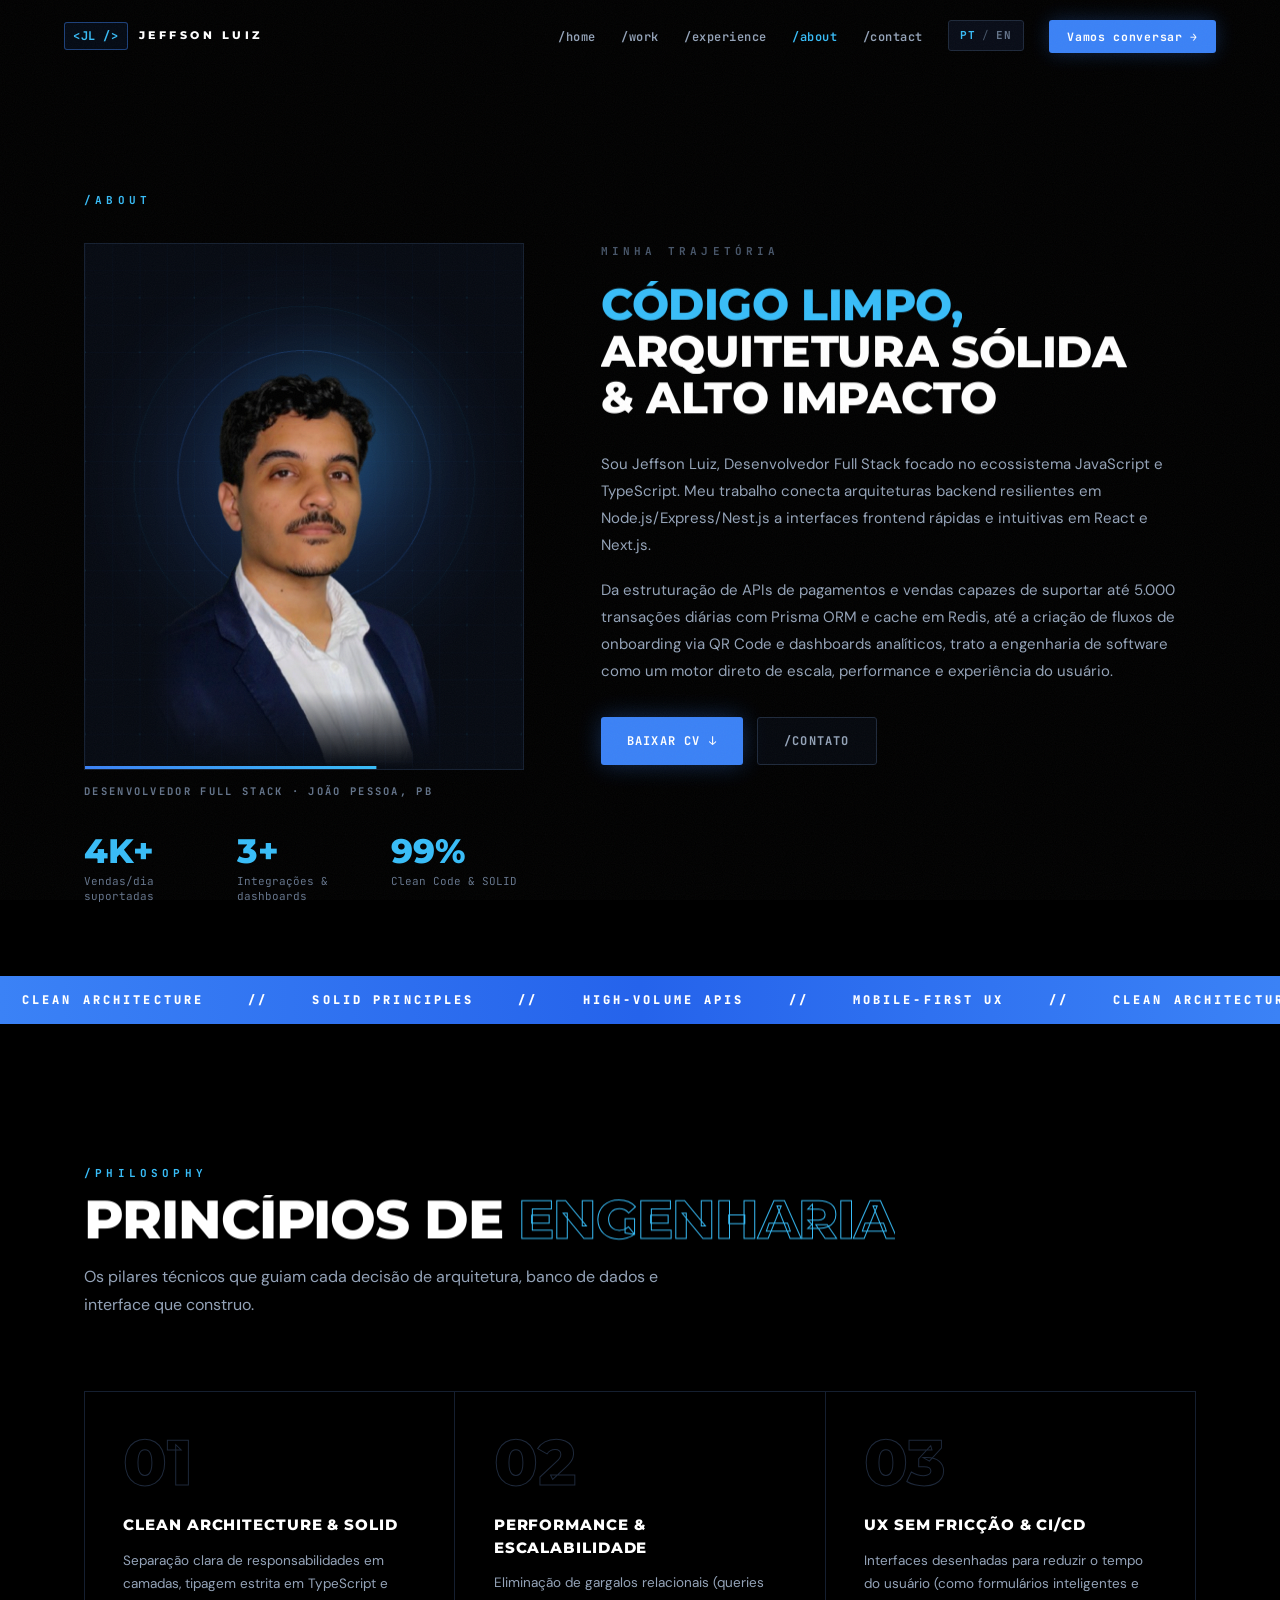
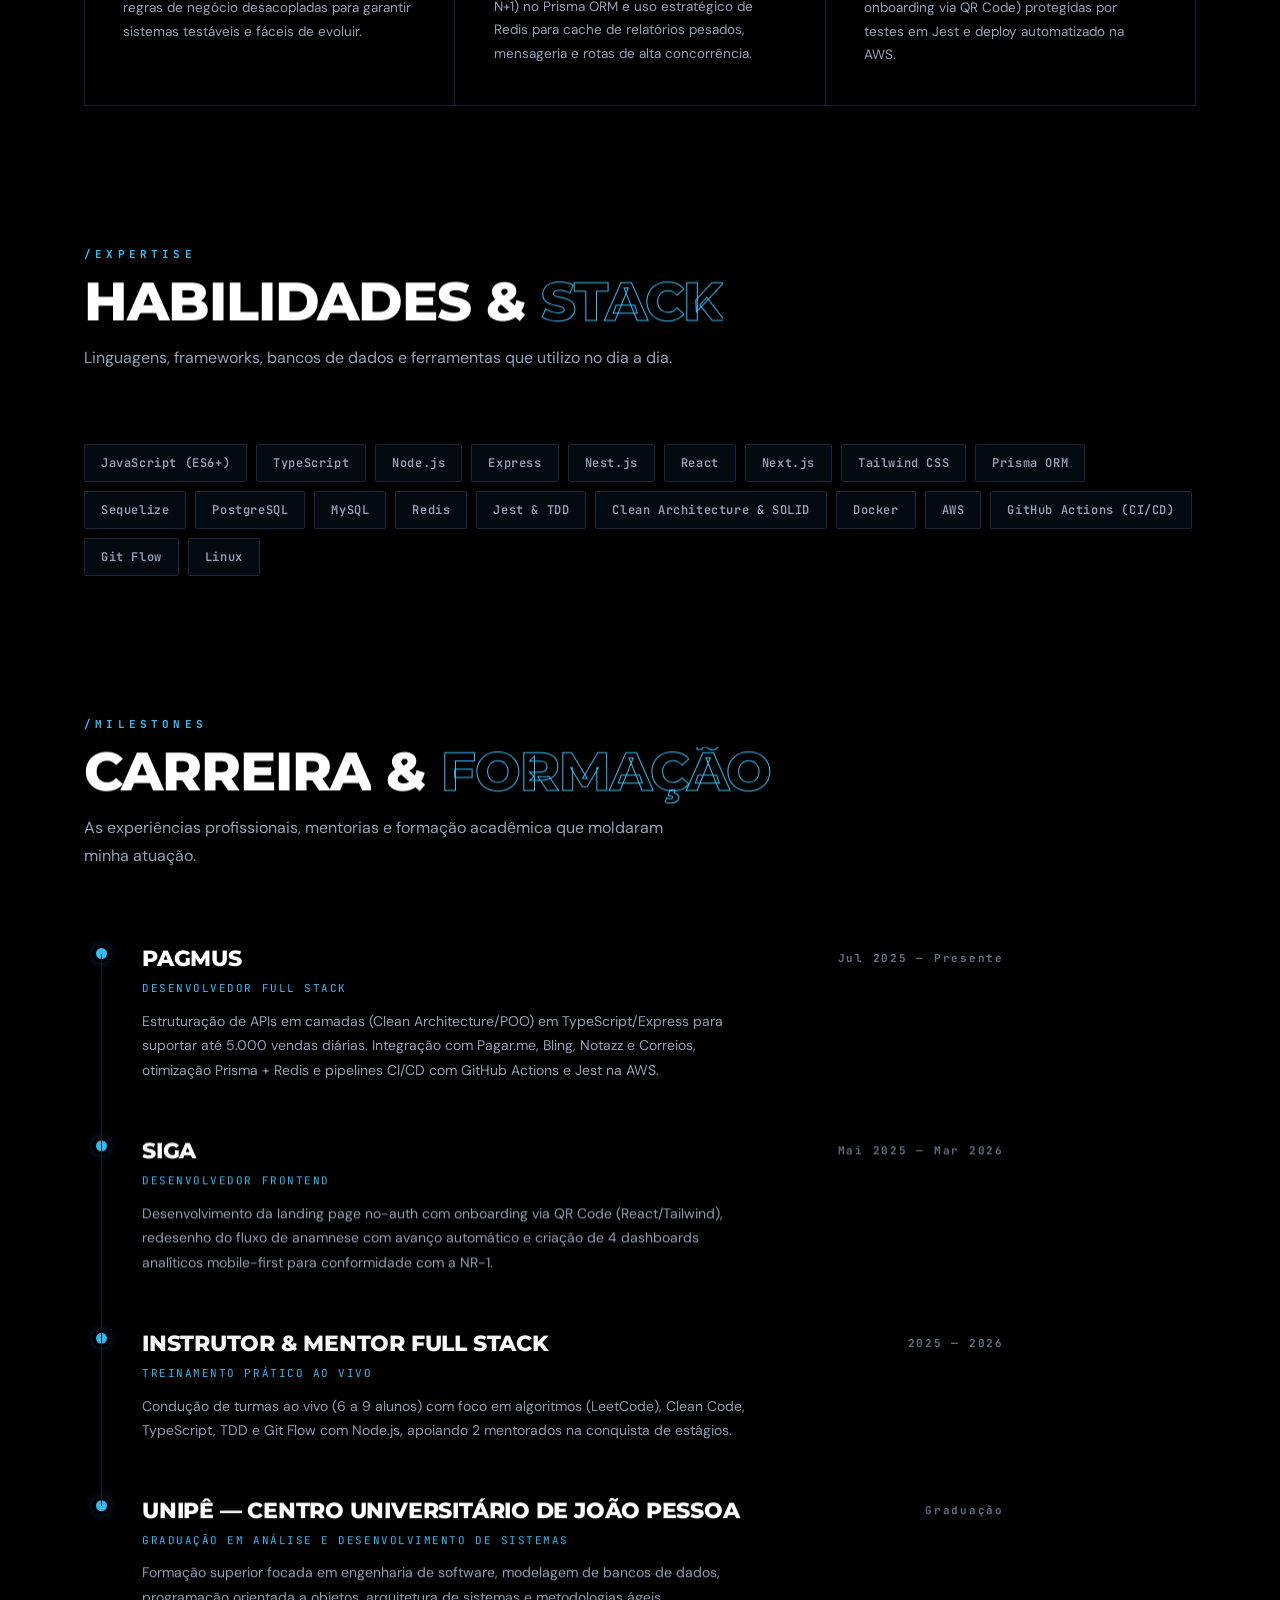
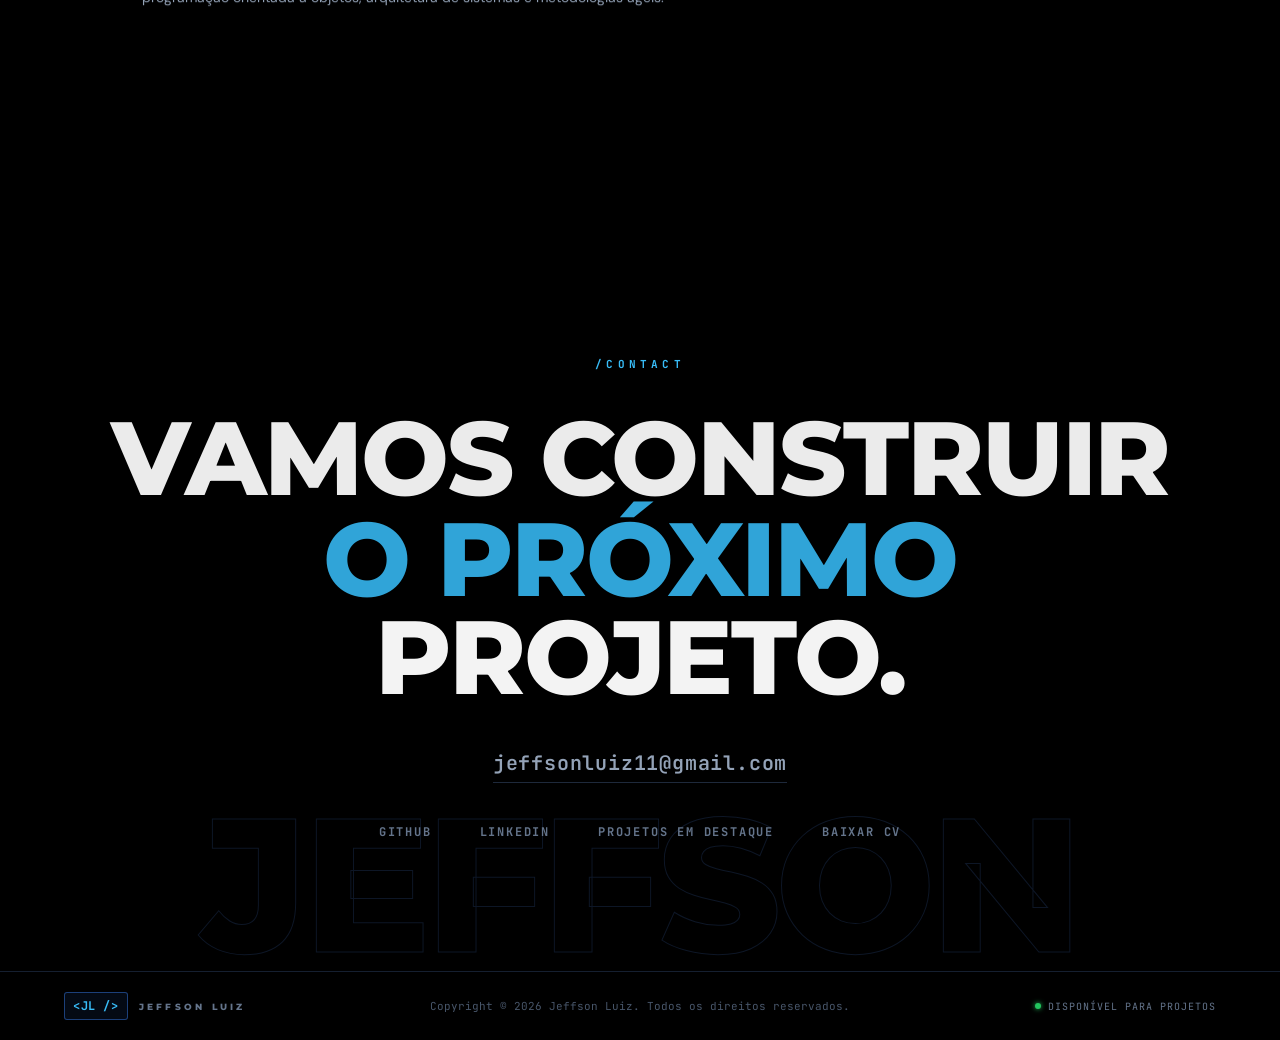
==== about.html @ b5fb77b4 "feat: initialize portfolio website with pages, styles, translations, and case studies" ====
<!DOCTYPE html>
<html lang="pt-BR">
<head>
<meta charset="UTF-8">
<meta name="viewport" content="width=device-width, initial-scale=1.0">
<title>Sobre — Jeffson Luiz | Desenvolvedor Full Stack</title>
<meta name="description" content="Conheça a trajetória, princípios de arquitetura de software, stack tecnológica e formação de Jeffson Luiz.">
<link rel="preconnect" href="https://fonts.googleapis.com">
<link rel="preconnect" href="https://fonts.gstatic.com" crossorigin>
<link href="https://fonts.googleapis.com/css2?family=DM+Sans:wght@400;500;600;700&family=JetBrains+Mono:wght@500;600;700;800&family=Montserrat:wght@800&display=swap" rel="stylesheet">
<link rel="stylesheet" href="css/style.css">
</head>
<body data-page="about" data-title-en="About — Jeffson Luiz | Full Stack Developer">

<div class="grain"></div>
<div id="cursor"></div>
<div id="cursor-ring"></div>
<div class="scroll-progress"><div class="scroll-progress-fill"></div></div>

<nav class="nav" id="site-nav">
  <a class="nav-logo" href="index.html" data-page="home" data-transition>
    <span class="code-mark">&lt;JL /&gt;</span> JEFFSON LUIZ
  </a>
  <ul class="nav-links" id="nav-links">
    <li><a href="index.html" data-page="home" data-transition>/home</a></li>
    <li><a href="index.html#work" data-transition>/work</a></li>
    <li><a href="index.html#experience" data-transition>/experience</a></li>
    <li><a href="about.html" data-page="about" data-transition>/about</a></li>
    <li><a href="contact.html" data-page="contact" data-transition>/contact</a></li>
    <li>
      <button type="button" class="lang-switch" aria-label="Switch language">
        <span data-lang-opt="pt" class="is-active">PT</span>
        <span class="sep">/</span>
        <span data-lang-opt="en">EN</span>
      </button>
    </li>
    <li><a class="nav-cta" href="mailto:jeffsonluiz11@gmail.com" data-en="Let's talk →">Vamos conversar →</a></li>
  </ul>
  <button class="nav-toggle" id="nav-toggle" aria-label="Open menu" aria-expanded="false" aria-controls="nav-links">
    <span></span><span></span><span></span>
  </button>
</nav>

<!-- ============ ABOUT HERO ============ -->
<header class="page-hero">
  <div class="container">
    <span class="eyebrow" style="display:block; margin-bottom:34px;">/about</span>

    <div class="about-grid">
      <div>
        <div class="about-figure fade-up">
          <img src="images/about-portrait.png" alt="Retrato de Jeffson Luiz" data-parallax="6">
          <div class="barline"></div>
        </div>
        <div class="about-figcap" data-en="Full Stack Developer · João Pessoa, PB">Desenvolvedor Full Stack · João Pessoa, PB</div>

        <div class="about-stats fade-up">
          <div>
            <div class="v" data-value="5" data-suffix="K+">5K+</div>
            <div class="l" data-en="Daily sales supported">Vendas/dia suportadas</div>
          </div>
          <div>
            <div class="v" data-value="4" data-suffix="+">4+</div>
            <div class="l" data-en="Critical integrations &amp; dashboards">Integrações &amp; dashboards</div>
          </div>
          <div>
            <div class="v" data-value="100" data-suffix="%">100%</div>
            <div class="l" data-en="Clean Code &amp; SOLID">Clean Code &amp; SOLID</div>
          </div>
        </div>
      </div>

      <div>
        <span class="eyebrow eyebrow-mute" style="display:block; margin-bottom:22px;" data-en="The story so far">Minha trajetória</span>

        <div class="about-lines">
          <span class="mask"><span data-split style="display:block;" data-en="Clean code,">Código limpo,</span></span>
          <span class="mask"><span data-split style="display:block;" data-en="scalable systems">arquitetura sólida</span></span>
          <span class="mask"><span data-split style="display:block;" data-en="&amp; fluid interfaces">&amp; alto impacto</span></span>
        </div>

        <div class="about-body">
          <p class="fade-up" data-en="I'm Jeffson Luiz, a Full Stack Developer specialized in the JavaScript and TypeScript ecosystem. My work bridges the gap between resilient backend architectures in Node.js/Express/Nest.js and fast, intuitive frontend applications in React and Next.js.">Sou Jeffson Luiz, Desenvolvedor Full Stack focado no ecossistema JavaScript e TypeScript. Meu trabalho conecta arquiteturas backend resilientes em Node.js/Express/Nest.js a interfaces frontend rápidas e intuitivas em React e Next.js.</p>
          <p class="fade-up" data-en="From structuring payment and e-commerce APIs capable of handling 5,000+ daily sales with Prisma ORM and Redis caching, to crafting frictionless QR Code onboarding flows and analytical dashboards, I treat software engineering as a direct driver of business reliability and user conversion.">Da estruturação de APIs de pagamentos e vendas capazes de suportar até 5.000 transações diárias com Prisma ORM e cache em Redis, até a criação de fluxos de onboarding via QR Code e dashboards analíticos, trato a engenharia de software como um motor direto de escala, performance e experiência do usuário.</p>
        </div>

        <div class="hero-actions" style="margin-top:32px;">
          <a class="btn btn-primary" href="cv/jeffsonluiz-cv.pdf" download data-en="Download CV ↓">Baixar CV ↓</a>
          <a class="btn btn-ghost" href="contact.html" data-transition data-en="/contact">/contato</a>
        </div>
      </div>
    </div>
  </div>
</header>

<div class="marquee" aria-hidden="true">
  <div class="marquee-track">
    <span>Clean Architecture</span><span>//</span><span>SOLID Principles</span><span>//</span>
    <span>High-Volume APIs</span><span>//</span><span>Mobile-First UX</span><span>//</span>
    <span>Clean Architecture</span><span>//</span><span>SOLID Principles</span><span>//</span>
    <span>High-Volume APIs</span><span>//</span><span>Mobile-First UX</span><span>//</span>
    <span>Clean Architecture</span><span>//</span><span>SOLID Principles</span><span>//</span>
    <span>High-Volume APIs</span><span>//</span><span>Mobile-First UX</span><span>//</span>
  </div>
</div>

<!-- ============ PHILOSOPHY ============ -->
<section class="section">
  <div class="container">
    <div class="section-head">
      <span class="eyebrow">/philosophy</span>
      <h2 class="h-display h-lg" data-split data-en="Engineering <span class=&quot;outline&quot;>principles</span>">Princípios de <span class="outline">engenharia</span></h2>
      <p class="lede fade-up" data-en="Core pillars that guide how I architect APIs, model databases and build user interfaces.">Os pilares técnicos que guiam cada decisão de arquitetura, banco de dados e interface que construo.</p>
    </div>

    <div class="phil-grid">
      <div class="phil-card fade-up">
        <div class="phil-num">01</div>
        <h3 data-en="Clean Architecture &amp; SOLID">Clean Architecture &amp; SOLID</h3>
        <p data-en="Decoupled layers, strict TypeScript typing and clear domain boundaries so codebases stay testable and easy to evolve as teams and products grow.">Separação clara de responsabilidades em camadas, tipagem estrita em TypeScript e regras de negócio desacopladas para garantir sistemas testáveis e fáceis de evoluir.</p>
      </div>
      <div class="phil-card fade-up">
        <div class="phil-num">02</div>
        <h3 data-en="Performance &amp; Scalability">Performance &amp; Escalabilidade</h3>
        <p data-en="Eliminating N+1 relational bottlenecks in Prisma ORM and applying strategic Redis caching for heavy reports, webhooks and high-concurrency endpoints.">Eliminação de gargalos relacionais (queries N+1) no Prisma ORM e uso estratégico de Redis para cache de relatórios pesados, mensageria e rotas de alta concorrência.</p>
      </div>
      <div class="phil-card fade-up">
        <div class="phil-num">03</div>
        <h3 data-en="Frictionless UX &amp; CI/CD">UX sem Fricção &amp; CI/CD</h3>
        <p data-en="Interfaces designed to save user time (like auto-advancing forms and QR onboarding) backed by automated Jest tests and GitHub Actions pipelines.">Interfaces desenhadas para reduzir o tempo do usuário (como formulários inteligentes e onboarding via QR Code) protegidas por testes em Jest e deploy automatizado na AWS.</p>
      </div>
    </div>
  </div>
</section>

<!-- ============ EXPERTISE ============ -->
<section class="section section-tight">
  <div class="container">
    <div class="section-head">
      <span class="eyebrow">/expertise</span>
      <h2 class="h-display h-lg" data-split data-en="Tech Stack &amp; <span class=&quot;outline&quot;>Tools</span>">Habilidades &amp; <span class="outline">Stack</span></h2>
      <p class="lede fade-up" data-en="Languages, frameworks, databases and DevOps tools I work with daily.">Linguagens, frameworks, bancos de dados e ferramentas que utilizo no dia a dia.</p>
    </div>

    <div class="pill-row">
      <span class="pill fade-up">JavaScript (ES6+)</span>
      <span class="pill fade-up">TypeScript</span>
      <span class="pill fade-up">Node.js</span>
      <span class="pill fade-up">Express</span>
      <span class="pill fade-up">Nest.js</span>
      <span class="pill fade-up">React</span>
      <span class="pill fade-up">Next.js</span>
      <span class="pill fade-up">Tailwind CSS</span>
      <span class="pill fade-up">Prisma ORM</span>
      <span class="pill fade-up">Sequelize</span>
      <span class="pill fade-up">PostgreSQL</span>
      <span class="pill fade-up">MySQL</span>
      <span class="pill fade-up">Redis</span>
      <span class="pill fade-up">Jest &amp; TDD</span>
      <span class="pill fade-up">Clean Architecture &amp; SOLID</span>
      <span class="pill fade-up">Docker</span>
      <span class="pill fade-up">AWS</span>
      <span class="pill fade-up">GitHub Actions (CI/CD)</span>
      <span class="pill fade-up">Git Flow</span>
      <span class="pill fade-up">Linux</span>
    </div>
  </div>
</section>

<!-- ============ MILESTONES ============ -->
<section class="section section-tight">
  <div class="container">
    <div class="section-head">
      <span class="eyebrow">/milestones</span>
      <h2 class="h-display h-lg" data-split data-en="Career &amp; <span class=&quot;outline&quot;>Education</span>">Carreira &amp; <span class="outline">Formação</span></h2>
      <p class="lede fade-up" data-en="Key roles, projects and academic background that shaped my profile.">As experiências profissionais, mentorias e formação acadêmica que moldaram minha atuação.</p>
    </div>

    <div class="timeline" id="timeline-list">
      <div class="timeline-item fade-up">
        <div class="timeline-dot-col"><div class="timeline-dot"></div></div>
        <div>
          <div class="timeline-role">Pagmus</div>
          <div class="timeline-company" data-en="Full Stack Developer">Desenvolvedor Full Stack</div>
          <p class="timeline-desc" data-en="Architected layered TypeScript/Express APIs supporting up to 5,000 daily sales. Integrated Pagar.me, Bling, Notazz and Correios, optimized Prisma queries with Redis cache, and automated CI/CD with GitHub Actions and Jest on AWS.">Estruturação de APIs em camadas (Clean Architecture/POO) em TypeScript/Express para suportar até 5.000 vendas diárias. Integração com Pagar.me, Bling, Notazz e Correios, otimização Prisma + Redis e pipelines CI/CD com GitHub Actions e Jest na AWS.</p>
        </div>
        <div class="timeline-date" data-en="Jul 2025 — Present">Jul 2025 — Presente</div>
      </div>

      <div class="timeline-item fade-up">
        <div class="timeline-dot-col"><div class="timeline-dot"></div></div>
        <div>
          <div class="timeline-role">SIGA</div>
          <div class="timeline-company" data-en="Frontend Developer">Desenvolvedor Frontend</div>
          <p class="timeline-desc" data-en="Built the no-auth QR Code onboarding landing page in React/Tailwind, redesigned the behavioral anamnesis flow with auto-advance and retroactive editing, and created 4 mobile-first analytical HR dashboards for NR-1 compliance.">Desenvolvimento da landing page no-auth com onboarding via QR Code (React/Tailwind), redesenho do fluxo de anamnese com avanço automático e criação de 4 dashboards analíticos mobile-first para conformidade com a NR-1.</p>
        </div>
        <div class="timeline-date" data-en="May 2025 — Mar 2026">Mai 2025 — Mar 2026</div>
      </div>

      <div class="timeline-item fade-up">
        <div class="timeline-dot-col"><div class="timeline-dot"></div></div>
        <div>
          <div class="timeline-role" data-en="Full Stack Instructor &amp; Mentor">Instrutor &amp; Mentor Full Stack</div>
          <div class="timeline-company" data-en="Practical Live Training">Treinamento Prático ao Vivo</div>
          <p class="timeline-desc" data-en="Taught live classes (6–9 students) covering Algorithms (LeetCode), Clean Code, TypeScript, TDD and Git Flow with Node.js, helping 2 mentees land software internships.">Condução de turmas ao vivo (6 a 9 alunos) com foco em algoritmos (LeetCode), Clean Code, TypeScript, TDD e Git Flow com Node.js, apoiando 2 mentorados na conquista de estágios.</p>
        </div>
        <div class="timeline-date">2025 — 2026</div>
      </div>

      <div class="timeline-item fade-up">
        <div class="timeline-dot-col"><div class="timeline-dot"></div></div>
        <div>
          <div class="timeline-role">UNIPÊ — Centro Universitário de João Pessoa</div>
          <div class="timeline-company" data-en="B.Tech in Systems Analysis and Development">Graduação em Análise e Desenvolvimento de Sistemas</div>
          <p class="timeline-desc" data-en="Higher education focused on software engineering, database modeling, object-oriented programming, systems architecture and agile methodologies.">Formação superior focada em engenharia de software, modelagem de bancos de dados, programação orientada a objetos, arquitetura de sistemas e metodologias ágeis.</p>
        </div>
        <div class="timeline-date" data-en="Higher Education">Graduação</div>
      </div>

      <div class="timeline-progress"><div class="timeline-progress-fill"></div></div>
    </div>
  </div>
</section>

<!-- ============ CTA ============ -->
<section class="cta-band">
  <div class="ghost-word" aria-hidden="true">JEFFSON</div>
  <div class="container cta-inner">
    <span class="eyebrow">/contact</span>
    <div class="cta-words">
      <div class="fade-up" data-en="Let's build">Vamos construir</div>
      <div class="fade-up" data-en="the next">o próximo</div>
      <div class="fade-up" data-en="system.">projeto.</div>
    </div>
    <a class="cta-mail" href="mailto:jeffsonluiz11@gmail.com">jeffsonluiz11@gmail.com</a>
    <div class="cta-links">
      <a href="https://github.com/jeff-ao" target="_blank" rel="noopener">GitHub</a>
      <a href="https://www.linkedin.com/in/jeffson-luiz" target="_blank" rel="noopener">LinkedIn</a>
      <a href="index.html#work" data-transition data-en="Selected cases">Projetos em destaque</a>
      <a href="cv/jeffsonluiz-cv.pdf" download data-en="Download CV">Baixar CV</a>
    </div>
  </div>
</section>

<footer class="footer">
  <a class="nav-logo" href="index.html" data-transition>
    <span class="code-mark">&lt;JL /&gt;</span> JEFFSON LUIZ
  </a>
  <div class="footer-copy" data-en="Copyright © 2026 Jeffson Luiz. All Rights Reserved.">Copyright © 2026 Jeffson Luiz. Todos os direitos reservados.</div>
  <div class="footer-status"><i></i><span data-en="OPEN TO WORK">DISPONÍVEL PARA PROJETOS</span></div>
</footer>

<script src="js/vendor/gsap.min.js"></script>
<script src="js/vendor/ScrollTrigger.min.js"></script>
<script src="js/i18n.js"></script>
<script src="js/main.js"></script>
</body>
</html>
---- css/style.css ----
/* ===========================================================
   JEFFSON LUIZ — Full Stack Developer Portfolio
   Visual system: obsidian canvas / electric blue & cyan / Montserrat 800 + DM Sans + JetBrains Mono
   =========================================================== */

:root{
  --ink:      #000000;
  --ink-2:    #04070d;
  --ink-3:    #080d16;
  --panel:    #0b111d;
  --panel-2:  #101827;

  --acc:      #3B82F6;
  --acc-glow: #38BDF8;
  --acc-dim:  rgba(59,130,246,.35);

  --fg:       #FFFFFF;
  --fg-2:     #94A3B8;
  --fg-3:     #64748B;
  --fg-4:     #475569;
  --fg-5:     #1E293B;

  --line:     #151f30;
  --line-2:   #0f172a;

  --ok:       #22C55E;

  --display: 'Montserrat', 'Helvetica Neue', Arial, sans-serif;
  --body:    'DM Sans', 'Helvetica Neue', Arial, sans-serif;
  --mono:    'JetBrains Mono', monospace;

  --ease: cubic-bezier(.16,1,.3,1);

  --gut: clamp(20px, 5vw, 64px);
  --nav-h: 72px;
}

*,*::before,*::after{ margin:0; padding:0; box-sizing:border-box; }

html{ scroll-behavior:smooth; -webkit-text-size-adjust:100%; }

body{
  background:var(--ink);
  color:var(--fg);
  font-family:var(--body);
  line-height:1.5;
  overflow-x:hidden;
  -webkit-font-smoothing:antialiased;
}

a{ color:inherit; text-decoration:none; }
img{ max-width:100%; display:block; }
button{ font:inherit; background:none; border:0; color:inherit; }

::selection{ background:var(--acc); color:#fff; }

:focus-visible{
  outline:2px solid var(--acc);
  outline-offset:3px;
}

.container{
  width:100%;
  max-width:1240px;
  margin:0 auto;
  padding:0 var(--gut);
}

.sr-only{
  position:absolute; width:1px; height:1px; padding:0; margin:-1px;
  overflow:hidden; clip:rect(0 0 0 0); white-space:nowrap; border:0;
}

/* ---------- Grain + custom cursor ---------- */
.grain{
  position:fixed; inset:0; z-index:9000; pointer-events:none;
  opacity:.04;
  background-image:url("data:image/svg+xml,%3Csvg viewBox='0 0 200 200' xmlns='http://www.w3.org/2000/svg'%3E%3Cfilter id='n'%3E%3CfeTurbulence type='fractalNoise' baseFrequency='0.9' numOctaves='4'/%3E%3C/filter%3E%3Crect width='100%25' height='100%25' filter='url(%23n)'/%3E%3C/svg%3E");
  background-repeat:repeat;
  background-size:200px;
}

#cursor,#cursor-ring{ display:none; }

body.has-cursor{ cursor:none; }
body.has-cursor a,
body.has-cursor button{ cursor:none; }

body.has-cursor #cursor{
  display:block;
  position:fixed; top:0; left:0; z-index:9999;
  width:9px; height:9px; border-radius:50%;
  background:var(--acc-glow); pointer-events:none;
  transform:translate(-50%,-50%);
  mix-blend-mode:difference;
  will-change:transform;
}
body.has-cursor #cursor-ring{
  display:block;
  position:fixed; top:0; left:0; z-index:9998;
  width:36px; height:36px; border-radius:50%;
  border:1px solid var(--acc-dim); pointer-events:none;
  transform:translate(-50%,-50%);
  will-change:transform;
  transition:width .25s ease, height .25s ease, border-color .25s ease;
}
body.cursor-hot #cursor{ width:16px; height:16px; }
body.cursor-hot #cursor-ring{ width:56px; height:56px; border-color:rgba(56,189,248,.65); }

/* ---------- Scroll progress ---------- */
.scroll-progress{
  position:fixed; top:0; left:0; right:0; height:2px;
  z-index:300; background:transparent; pointer-events:none;
}
.scroll-progress-fill{
  height:100%; width:100%;
  background:linear-gradient(90deg, var(--acc), var(--acc-glow));
  transform:scaleX(0); transform-origin:left;
}

/* ===========================================================
   NAV
   =========================================================== */
.nav{
  position:fixed; top:0; left:0; right:0; z-index:220;
  height:var(--nav-h);
  padding:0 var(--gut);
  display:flex; align-items:center; justify-content:space-between;
  background:transparent;
  border-bottom:1px solid transparent;
  transition:background .4s ease, border-color .4s ease, backdrop-filter .4s ease;
}
.nav.is-scrolled{
  background:rgba(4,7,13,.92);
  backdrop-filter:blur(12px);
  -webkit-backdrop-filter:blur(12px);
  border-bottom-color:var(--line);
}

.nav-logo{
  display:flex; align-items:center; gap:11px;
  font-family:var(--display); font-weight:800;
  font-size:11px; letter-spacing:.32em; text-transform:uppercase;
  color:var(--fg);
}
.nav-logo .code-mark{
  font-family:var(--mono); font-weight:700;
  font-size:12px; letter-spacing:.05em;
  color:var(--acc-glow);
  padding:4px 8px;
  border:1px solid rgba(59,130,246,.45);
  background:rgba(59,130,246,.08);
  border-radius:3px;
}

.nav-links{
  display:flex; align-items:center; gap:clamp(14px,2vw,28px);
  list-style:none;
}
.nav-links a{
  font-family:var(--mono);
  font-size:12px; font-weight:600; letter-spacing:.04em;
  color:var(--fg-2); transition:color .2s ease;
}
.nav-links a:hover,
.nav-links a.active{ color:var(--acc-glow); }

.lang-switch{
  display:inline-flex; align-items:center; gap:6px;
  font-family:var(--mono); font-size:11px; font-weight:700;
  letter-spacing:.08em; text-transform:uppercase;
  padding:6px 11px; border-radius:3px;
  border:1px solid var(--fg-5);
  background:rgba(15,23,42,.55);
  color:var(--fg-3);
  cursor:pointer;
  transition:border-color .2s ease, color .2s ease, background .2s ease;
}
.lang-switch:hover{
  border-color:var(--acc);
  background:rgba(59,130,246,.12);
}
.lang-switch span{ transition:color .2s ease; }
.lang-switch span.is-active{ color:var(--acc-glow); }
.lang-switch .sep{ color:var(--fg-4); font-weight:400; }

.nav-cta{
  font-family:var(--mono) !important;
  font-size:11.5px !important; font-weight:700 !important; letter-spacing:.06em !important;
  color:#FFFFFF !important; background:var(--acc);
  padding:9px 18px; border-radius:3px;
  white-space:nowrap;
  box-shadow:0 0 20px rgba(59,130,246,.28);
  transition:opacity .2s ease, transform .2s ease, background .2s ease;
}
.nav-cta:hover{ background:var(--acc-glow); color:#04070d !important; }

.nav-toggle{
  display:none; width:40px; height:40px;
  flex-direction:column; align-items:center; justify-content:center; gap:5px;
  cursor:pointer; z-index:240;
}
.nav-toggle span{
  display:block; width:22px; height:2px; background:var(--fg);
  transition:transform .35s var(--ease), opacity .25s ease;
}
.nav-toggle[aria-expanded="true"] span:nth-child(1){ transform:translateY(7px) rotate(45deg); }
.nav-toggle[aria-expanded="true"] span:nth-child(2){ opacity:0; }
.nav-toggle[aria-expanded="true"] span:nth-child(3){ transform:translateY(-7px) rotate(-45deg); }

/* ===========================================================
   SHARED TYPE / LABELS
   =========================================================== */
.eyebrow{
  font-family:var(--mono); font-weight:700;
  font-size:11px; letter-spacing:.38em; text-transform:uppercase;
  color:var(--acc-glow);
}
.eyebrow-mute{ color:var(--fg-4); }

.h-display{
  font-family:var(--display); font-weight:800;
  text-transform:uppercase; letter-spacing:-.02em; line-height:.92;
  color:var(--fg);
}
.h-xl{ font-size:clamp(34px,7vw,84px); }
.h-lg{ font-size:clamp(28px,5vw,54px); }
.h-md{ font-size:clamp(22px,3.4vw,38px); }

.outline{
  -webkit-text-stroke:1px var(--acc-glow);
  -webkit-text-fill-color:transparent;
  color:transparent;
}

.lede{
  font-size:clamp(14px,1.5vw,16px);
  color:var(--fg-2); line-height:1.75; max-width:56ch;
}

.section{ padding:clamp(72px,11vw,140px) 0; }
.section-tight{ padding-top:0; }

.section-head{ margin-bottom:clamp(36px,6vw,72px); }
.section-head .eyebrow{ display:block; margin-bottom:14px; }
.section-head p{ margin-top:18px; }

.rule{ height:1px; background:var(--line); border:0; }

/* motion primitives */
.reveal-line{
  overflow:hidden; display:inline-block; vertical-align:top;
  padding-bottom:.14em; margin-bottom:-.14em;
}
.reveal-line > span{ display:inline-block; will-change:transform; }
.fade-up{ opacity:0; transform:translateY(24px); }

/* ---------- Buttons ---------- */
.btn{
  display:inline-flex; align-items:center; gap:10px;
  font-family:var(--mono);
  font-size:12px; font-weight:700; letter-spacing:.1em;
  text-transform:uppercase; padding:14px 26px; border-radius:3px;
  transition:opacity .2s ease, color .2s ease, border-color .2s ease, background .2s ease, box-shadow .2s ease;
}
.btn-primary{
  background:var(--acc); color:#fff;
  box-shadow:0 0 24px rgba(59,130,246,.32);
}
.btn-primary:hover{ background:var(--acc-glow); color:#04070d; }
.btn-ghost{ color:var(--fg-2); border:1px solid var(--fg-5); background:rgba(11,17,29,.5); }
.btn-ghost:hover{ color:var(--acc-glow); border-color:var(--acc-glow); }

/* ===========================================================
   HOME HERO
   =========================================================== */
.hero-wrap{ position:relative; }

.hero{
  position:sticky; top:0;
  height:100vh; min-height:560px;
  background:var(--ink);
  overflow:hidden;
  display:flex; flex-direction:column; justify-content:flex-end;
  padding:0 var(--gut) clamp(56px,9vh,90px);
}

.hero-bg{
  position:absolute; left:0; right:0;
  top:-16%; height:132%; z-index:0;
  will-change:transform;
}
.hero-bg img{
  width:100%; height:100%;
  object-fit:cover; object-position:72% top;
}
.hero-veil{
  position:absolute; inset:0; z-index:1; pointer-events:none;
  background:
    linear-gradient(to right, rgba(0,0,0,.95) 0%, rgba(2,5,11,.76) 44%, rgba(2,5,11,.18) 72%, rgba(2,5,11,.55) 100%),
    linear-gradient(to top, rgba(0,0,0,.92) 0%, rgba(0,0,0,0) 42%);
}

.hero-rule{
  position:absolute; top:0; left:calc(var(--gut) + 32px);
  width:2px; height:100%; background:var(--acc); opacity:.35; z-index:2;
  transform-origin:top; transform:scaleY(0);
  transition:transform 1.2s var(--ease) .1s;
}
.is-loaded .hero-rule{ transform:scaleY(1); }

.hero-status{
  position:absolute; top:calc(var(--nav-h) + 24px); left:var(--gut); z-index:4;
  display:flex; align-items:center; gap:9px;
}
.hero-status .dot{
  width:7px; height:7px; border-radius:50%;
  background:var(--ok); box-shadow:0 0 8px var(--ok);
  animation:pulse 2s ease infinite;
}
.hero-status span{
  font-family:var(--mono);
  font-size:11px; color:var(--fg-2);
  letter-spacing:.14em; text-transform:uppercase;
}
@keyframes pulse{ 0%,100%{opacity:1} 50%{opacity:.35} }

.hero-place{
  position:absolute; top:40%; right:calc(var(--gut) - 16px); z-index:4;
  font-family:var(--mono); font-weight:700;
  font-size:10px; letter-spacing:.32em; color:var(--fg-3);
  writing-mode:vertical-rl; text-transform:uppercase;
}

.hero-inner{ position:relative; z-index:3; will-change:transform; }

.hero-kicker{
  font-family:var(--display); font-weight:800;
  font-size:clamp(14px,2vw,24px); letter-spacing:.55em;
  color:var(--acc-glow); text-transform:uppercase;
  margin-bottom:6px;
}
.hero-name{
  font-family:var(--display); font-weight:800;
  font-size:clamp(54px,12.5vw,168px); line-height:.88;
  letter-spacing:-.02em; text-transform:uppercase; color:var(--fg);
}

.hero-tag{
  display:flex; align-items:center; gap:18px;
  margin-top:clamp(18px,3vw,32px);
}
.hero-tag .bar{ width:44px; height:2px; background:var(--acc); flex-shrink:0; }
.hero-tag span{
  font-family:var(--mono);
  font-size:clamp(11px,1.3vw,14px); color:var(--fg-2);
  letter-spacing:.14em; text-transform:uppercase;
}
.hero-tag b{ color:var(--acc-glow); font-weight:700; }

.hero-blurb{
  margin-top:22px; max-width:56ch;
  font-size:clamp(13.5px,1.4vw,15.5px); color:var(--fg-2); line-height:1.75;
}

.hero-actions{ margin-top:clamp(24px,4vw,40px); display:flex; gap:14px; flex-wrap:wrap; }

.hero-scroll{
  position:absolute; bottom:28px; right:var(--gut); z-index:4;
  display:flex; flex-direction:column; align-items:center; gap:8px;
}
.hero-scroll span{
  font-family:var(--mono);
  font-size:9px; color:var(--fg-3); letter-spacing:.25em;
  text-transform:uppercase; writing-mode:vertical-rl;
}
.hero-scroll i{ width:1px; height:38px; background:linear-gradient(to bottom,var(--acc),transparent); }

/* ===========================================================
   MARQUEE
   =========================================================== */
.marquee{
  background:linear-gradient(90deg, var(--acc), #2563EB, var(--acc));
  overflow:hidden;
  padding:15px 0;
  border-top:1px solid #000; border-bottom:1px solid #000;
  position:relative; z-index:5;
}
.marquee-track{
  display:flex; width:max-content;
  animation:marquee 34s linear infinite;
}
.marquee:hover .marquee-track{ animation-play-state:paused; }
.marquee span{
  font-family:var(--mono); font-weight:800;
  font-size:12px; letter-spacing:.26em; color:#FFFFFF;
  text-transform:uppercase; white-space:nowrap; padding:0 22px;
}
@keyframes marquee{ from{transform:translateX(0)} to{transform:translateX(-50%)} }

/* ===========================================================
   STATS
   =========================================================== */
.stats{ background:var(--ink); position:relative; z-index:5; }
.stats-grid{
  display:grid; grid-template-columns:repeat(3,1fr);
  gap:1px; background:var(--line);
  border:1px solid var(--line);
}
.stat{
  background:var(--ink); padding:clamp(24px,3.4vw,44px);
  transition:background .3s ease;
}
.stat:hover{ background:var(--panel); }
.stat-number{
  font-family:var(--display); font-weight:800;
  font-size:clamp(40px,6vw,76px); line-height:1;
  color:var(--acc-glow); letter-spacing:-.03em; margin-bottom:12px;
}
.stat-label{
  font-family:var(--mono); font-weight:700;
  font-size:11px; letter-spacing:.2em; text-transform:uppercase;
  color:var(--fg); margin-bottom:12px;
}
.stat-desc{ font-size:13.5px; color:var(--fg-2); line-height:1.7; }

/* ===========================================================
   PINNED HORIZONTAL — SELECTED CASES
   =========================================================== */
.pin-wrap{ position:relative; }

.pin-stage{
  position:sticky; top:0; height:100vh; min-height:560px;
  background:var(--ink-2); overflow:hidden;
}

.pin-head{
  position:absolute; top:0; left:0; right:0; z-index:10;
  padding:calc(var(--nav-h) + 18px) var(--gut) 20px;
  display:flex; justify-content:space-between; align-items:flex-end; gap:20px;
  background:linear-gradient(to bottom,var(--ink-2) 58%,transparent);
  pointer-events:none;
}
.pin-head .eyebrow{ display:block; margin-bottom:9px; }
.pin-dots{ display:flex; gap:8px; align-items:center; flex-shrink:0; }
.pin-dots i{
  width:7px; height:7px; border-radius:4px; background:var(--fg-5);
  transition:width .4s var(--ease), background .3s ease;
}
.pin-dots i.on{ width:26px; background:var(--acc-glow); }
.pin-count{
  font-family:var(--mono); font-weight:700;
  font-size:11px; color:var(--fg-3); letter-spacing:.2em; margin-left:8px;
}

.htrack{
  position:absolute; top:0; left:0; height:100%;
  display:flex; align-items:stretch;
  will-change:transform;
}

.hcard{
  width:100vw; height:100%; flex-shrink:0;
  position:relative; display:flex; align-items:center;
  padding:clamp(130px,17vh,190px) var(--gut) clamp(70px,10vh,96px);
  border-right:1px solid var(--line);
  overflow:hidden;
  color:inherit;
}
.hcard-bg{ position:absolute; inset:0; z-index:0; }
.hcard-bg img{ width:100%; height:100%; object-fit:cover; opacity:.75; }
.hcard-bg::after{
  content:''; position:absolute; inset:0;
  background:linear-gradient(to right, rgba(4,7,13,.96) 0%, rgba(4,7,13,.84) 48%, rgba(4,7,13,.45) 100%);
}
.hcard-num{
  position:absolute; top:50%; right:clamp(16px,4vw,56px);
  transform:translateY(-50%);
  font-family:var(--display); font-weight:800;
  font-size:clamp(110px,20vw,260px); line-height:1;
  color:transparent; -webkit-text-stroke:1px #132038;
  letter-spacing:-.04em; user-select:none; pointer-events:none; z-index:1;
  transition:-webkit-text-stroke-color .5s ease;
}
.hcard.on .hcard-num{ -webkit-text-stroke-color:rgba(59,130,246,.28); }
.hcard-accent{
  position:absolute; left:clamp(10px,2.2vw,28px); top:0; width:2px; height:0;
  background:linear-gradient(to bottom, var(--acc), var(--acc-glow)); z-index:2;
  transition:height .8s var(--ease);
}
.hcard.on .hcard-accent{ height:100%; }

.hcard-body{ position:relative; z-index:3; max-width:600px; }
.hcard-meta{
  display:flex; align-items:center; gap:14px; margin-bottom:18px; flex-wrap:wrap;
}
.hcard-meta .idx{
  font-family:var(--mono); font-weight:700;
  font-size:11px; color:var(--acc-glow); letter-spacing:.35em;
}
.hcard-meta .sep{ width:28px; height:1px; background:var(--fg-4); }
.hcard-meta .cat{
  font-family:var(--mono);
  font-size:11px; color:var(--fg-2); letter-spacing:.12em; text-transform:uppercase;
}
.hcard-name{
  font-family:var(--display); font-weight:800;
  font-size:clamp(32px,6vw,74px); line-height:.92;
  text-transform:uppercase; letter-spacing:-.02em; color:var(--fg);
  margin-bottom:14px;
}
.hcard-tagline{
  font-size:clamp(15px,1.9vw,21px); font-weight:500;
  color:var(--fg-2); line-height:1.4; margin-bottom:16px; max-width:36ch;
}
.hcard-desc{
  font-size:14px; color:var(--fg-3); line-height:1.7;
  max-width:48ch; margin-bottom:24px;
}
.hcard-tags{ display:flex; gap:8px; flex-wrap:wrap; margin-bottom:26px; }
.hcard-tags span{
  font-family:var(--mono);
  font-size:10px; font-weight:700; letter-spacing:.08em; text-transform:uppercase;
  padding:5px 12px; border:1px solid var(--fg-5); color:var(--fg-2);
  background:rgba(11,17,29,.65); border-radius:2px;
}
.hcard-go{
  display:inline-flex; align-items:center; gap:12px;
  font-family:var(--mono);
  font-size:12px; font-weight:700; letter-spacing:.14em;
  text-transform:uppercase; color:var(--acc-glow);
}
.hcard-go i{
  width:36px; height:36px; border-radius:50%; border:1px solid var(--acc);
  display:flex; align-items:center; justify-content:center; font-style:normal;
  transition:background .3s ease, color .3s ease;
}
.hcard:hover .hcard-go i{ background:var(--acc); color:#fff; }

.hcard-year{
  position:absolute; top:clamp(118px,16vh,180px); right:var(--gut); z-index:4;
  font-family:var(--mono); font-weight:700;
  font-size:11px; color:var(--fg-3); letter-spacing:.25em;
}

.pin-hint{
  position:absolute; bottom:22px; left:50%; transform:translateX(-50%);
  display:flex; align-items:center; gap:12px; z-index:10;
  font-family:var(--mono);
  font-size:10px; color:var(--fg-3); letter-spacing:.25em; text-transform:uppercase;
  transition:opacity .4s ease; pointer-events:none;
}

/* ===========================================================
   STICKY STACK — EXPERIENCE
   =========================================================== */
.stack-wrap{ position:relative; }
.stack-stage{
  position:sticky; top:0; height:100vh; min-height:560px;
  background:var(--ink); overflow:hidden;
  display:flex; flex-direction:column;
}
.stack-head{
  padding:calc(var(--nav-h) + 18px) var(--gut) 22px;
  display:flex; justify-content:space-between; align-items:flex-end; gap:20px;
  border-bottom:1px solid var(--line); flex-shrink:0;
}
.stack-head .eyebrow{ display:block; margin-bottom:9px; }
.stack-area{ flex:1; position:relative; overflow:hidden; }

.stack-item{
  position:absolute; inset:0;
  display:flex; align-items:center; justify-content:center;
  padding:20px var(--gut);
  will-change:transform,opacity;
}
.stack-card{
  width:100%; max-width:980px;
  background:var(--panel);
  border:1px solid var(--line);
  border-top:2px solid var(--line);
  padding:clamp(26px,3.4vw,44px) clamp(22px,3.6vw,52px);
  display:grid; grid-template-columns:78px 1fr auto;
  gap:0 clamp(20px,3vw,44px); align-items:start;
  box-shadow:0 24px 60px rgba(0,0,0,.6);
  transition:border-color .35s ease;
}
.stack-item.on .stack-card{ border-top-color:var(--acc); border-color:var(--fg-5); }

.stack-num{
  font-family:var(--display); font-weight:800;
  font-size:clamp(34px,4.4vw,54px); line-height:1;
  color:#1e293b; transition:color .4s ease;
}
.stack-item.on .stack-num{ color:var(--acc-glow); }

.stack-title{
  display:flex; align-items:baseline; gap:14px; flex-wrap:wrap; margin-bottom:10px;
}
.stack-title h3{
  font-family:var(--display); font-weight:800;
  font-size:clamp(20px,3vw,36px); text-transform:uppercase;
  letter-spacing:-.01em; line-height:1; color:var(--fg);
}
.stack-title .role{
  font-family:var(--mono);
  font-size:12px; color:var(--acc-glow);
  letter-spacing:.1em; text-transform:uppercase;
}
.stack-desc{
  font-size:14.5px; color:var(--fg-2); line-height:1.75;
  max-width:58ch; margin-bottom:20px;
}
.stack-tags{ display:flex; gap:8px; flex-wrap:wrap; }
.stack-tags span{
  font-family:var(--mono);
  font-size:10px; font-weight:700; letter-spacing:.08em; text-transform:uppercase;
  padding:5px 11px; border:1px solid var(--fg-5); color:var(--fg-2); border-radius:2px;
}
.stack-side{
  display:flex; flex-direction:column; align-items:flex-end; gap:16px; padding-top:4px;
}
.stack-year{
  font-family:var(--mono); font-weight:700;
  font-size:11px; color:var(--fg-3); letter-spacing:.16em; white-space:nowrap;
}

/* ===========================================================
   CTA BAND
   =========================================================== */
.cta-band{
  background:var(--ink); position:relative; overflow:hidden;
  padding:clamp(90px,14vw,150px) 0 clamp(80px,12vw,130px);
  text-align:center;
}
.ghost-word{
  position:absolute; bottom:-8px; left:50%; transform:translateX(-50%);
  font-family:var(--display); font-weight:800;
  font-size:clamp(60px,15vw,190px); line-height:1;
  color:transparent; -webkit-text-stroke:1px #0d1626;
  letter-spacing:-.03em; text-transform:uppercase;
  white-space:nowrap; user-select:none; pointer-events:none;
}
.cta-inner{ position:relative; z-index:2; }
.cta-words{ margin:34px 0 40px; }
.cta-words div{
  font-family:var(--display); font-weight:800;
  font-size:clamp(38px,8.5vw,104px); line-height:.9;
  text-transform:uppercase; letter-spacing:-.02em;
  padding-bottom:6px;
}
.cta-words div:nth-child(2){ color:var(--acc-glow); }

.cta-mail{
  display:inline-block;
  font-family:var(--mono);
  font-size:clamp(14px,1.9vw,20px); font-weight:600;
  color:var(--fg-2); border-bottom:1px solid var(--fg-5);
  padding-bottom:4px; letter-spacing:.04em;
  transition:color .2s ease, border-color .2s ease;
}
.cta-mail:hover{ color:var(--acc-glow); border-color:var(--acc-glow); }

.cta-links{
  display:flex; justify-content:center; gap:clamp(20px,5vw,48px);
  margin-top:40px; flex-wrap:wrap;
}
.cta-links a{
  font-family:var(--mono);
  font-size:12px; font-weight:700; letter-spacing:.15em;
  text-transform:uppercase; color:var(--fg-3);
  transition:color .2s ease;
}
.cta-links a:hover{ color:var(--acc-glow); }

/* ===========================================================
   FOOTER
   =========================================================== */
.footer{
  background:var(--ink); border-top:1px solid var(--line);
  padding:20px var(--gut);
  display:flex; align-items:center; justify-content:space-between;
  gap:16px; flex-wrap:wrap;
}
.footer .nav-logo{ font-size:9px; letter-spacing:.36em; color:var(--fg-3); }
.footer-copy{ font-family:var(--mono); font-size:11px; color:var(--fg-4); }
.footer-status{ display:flex; align-items:center; gap:7px; }
.footer-status i{
  width:6px; height:6px; border-radius:50%;
  background:var(--ok); box-shadow:0 0 5px var(--ok);
}
.footer-status span{ font-family:var(--mono); font-size:10px; color:var(--fg-3); letter-spacing:.1em; }

/* ===========================================================
   PAGE HEADER (about / contact / case)
   =========================================================== */
.page-hero{
  padding:calc(var(--nav-h) + clamp(60px,11vw,120px)) 0 clamp(40px,6vw,70px);
  position:relative; overflow:hidden;
}

/* ---------- About ---------- */
.about-grid{
  display:grid; grid-template-columns:.85fr 1.15fr;
  gap:clamp(32px,6vw,80px); align-items:start;
}
.about-figure{
  position:relative; overflow:hidden;
  border:1px solid var(--line);
  background:var(--panel);
}
.about-figure img{ width:100%; height:auto; will-change:transform; }
.about-figure .barline{
  position:absolute; bottom:0; left:0; right:0; height:3px;
  background:linear-gradient(90deg, var(--acc), var(--acc-glow));
  transform:scaleX(0); transform-origin:left;
}
.about-figcap{
  margin-top:14px; font-size:10.5px; letter-spacing:.22em;
  text-transform:uppercase; color:var(--fg-3);
  font-family:var(--mono); font-weight:700;
}

.about-stats{
  display:grid; grid-template-columns:repeat(3,1fr); gap:20px; margin-top:34px;
}
.about-stats .v{
  font-family:var(--display); font-weight:800;
  font-size:clamp(24px,3vw,34px); color:var(--acc-glow); line-height:1; margin-bottom:6px;
}
.about-stats .l{ font-family:var(--mono); font-size:11px; color:var(--fg-3); line-height:1.4; }

.about-lines > .mask > span{
  display:block;
  font-family:var(--display); font-weight:800;
  font-size:clamp(22px,3.5vw,44px); line-height:1.06;
  text-transform:uppercase; letter-spacing:-.01em;
  color:var(--fg);
}
.about-lines > .mask:first-child > span{ color:var(--acc-glow); }
.about-body{ margin-top:30px; }
.about-body p{
  font-size:15px; color:var(--fg-2); line-height:1.8; margin-bottom:18px;
}

/* philosophy */
.phil-grid{
  display:grid; grid-template-columns:repeat(3,1fr);
  gap:1px; background:var(--line); border:1px solid var(--line);
}
.phil-card{
  background:var(--ink); padding:clamp(24px,3vw,40px);
  position:relative; overflow:hidden;
  transition:background .3s ease;
}
.phil-card:hover{ background:var(--panel); }
.phil-num{
  font-family:var(--display); font-weight:800;
  font-size:clamp(38px,5vw,64px); line-height:1;
  color:transparent; -webkit-text-stroke:1px var(--fg-5);
  margin-bottom:20px; transition:-webkit-text-stroke-color .3s ease;
}
.phil-card:hover .phil-num{ -webkit-text-stroke-color:var(--acc-glow); }
.phil-card h3{
  font-family:var(--display); font-weight:800;
  font-size:15px; letter-spacing:.06em; text-transform:uppercase;
  color:var(--fg); margin-bottom:12px;
}
.phil-card p{ font-size:13.5px; color:var(--fg-2); line-height:1.75; }

/* pills */
.pill-row{ display:flex; flex-wrap:wrap; gap:9px; }
.pill{
  font-family:var(--mono);
  font-size:12px; font-weight:600; letter-spacing:.05em;
  padding:9px 16px; border:1px solid var(--fg-5);
  background:rgba(11,17,29,.6);
  color:var(--fg-2); border-radius:2px;
  transition:border-color .2s ease, color .2s ease, background .2s ease;
}
.pill:hover{ border-color:var(--acc-glow); color:var(--acc-glow); background:rgba(59,130,246,.1); }

/* timeline */
.timeline{ position:relative; max-width:920px; }
.timeline-item{
  display:grid; grid-template-columns:34px 1fr auto;
  gap:0 24px; align-items:start;
  padding:0 0 clamp(34px,5vw,52px);
}
.timeline-item:last-of-type{ padding-bottom:0; }
.timeline-dot-col{ display:flex; justify-content:center; padding-top:6px; }
.timeline-dot{
  width:11px; height:11px; border-radius:50%;
  background:var(--acc-glow); transform:scale(0); position:relative; z-index:2;
  box-shadow:0 0 0 4px var(--ink), 0 0 12px var(--acc);
}
.timeline-role{
  font-family:var(--display); font-weight:800;
  font-size:clamp(16px,2.2vw,22px); text-transform:uppercase;
  letter-spacing:-.01em; color:var(--fg); margin-bottom:5px;
}
.timeline-company{
  font-family:var(--mono);
  font-size:11px; letter-spacing:.14em; text-transform:uppercase;
  color:var(--acc-glow); margin-bottom:12px;
}
.timeline-desc{ font-size:14px; color:var(--fg-2); line-height:1.75; max-width:62ch; }
.timeline-date{
  font-family:var(--mono); font-weight:700;
  font-size:11px; letter-spacing:.16em; color:var(--fg-3);
  white-space:nowrap; padding-top:8px;
}
.timeline-progress{
  position:absolute; width:1px; background:var(--line); z-index:1;
}
.timeline-progress-fill{ width:100%; height:0; background:var(--acc); opacity:.65; }

/* ---------- Contact ---------- */
.contact-grid{
  display:grid; grid-template-columns:1.05fr .95fr;
  gap:clamp(34px,6vw,72px); align-items:center;
}
.status-badge{
  display:inline-flex; align-items:center; gap:9px;
  font-family:var(--mono);
  border:1px solid var(--line); border-radius:999px;
  background:rgba(11,17,29,.7);
  padding:8px 16px; margin-bottom:26px;
  font-size:11px; letter-spacing:.12em; text-transform:uppercase; color:var(--fg-2);
}
.status-badge .dot{
  width:7px; height:7px; border-radius:50%;
  background:var(--ok); box-shadow:0 0 8px var(--ok);
  animation:pulse 2s ease infinite;
}
.contact-block{ margin-top:28px; padding-top:22px; border-top:1px solid var(--line); }
.contact-label{
  font-family:var(--mono); font-weight:700;
  font-size:10px; letter-spacing:.35em; text-transform:uppercase;
  color:var(--fg-3); margin-bottom:10px;
}
.contact-email{
  font-family:var(--mono);
  font-size:clamp(15px,2.1vw,22px); font-weight:600; color:var(--fg);
  border-bottom:1px solid var(--fg-5); padding-bottom:4px;
  transition:color .2s ease, border-color .2s ease; display:inline-block;
  word-break:break-word;
}
.contact-email:hover{ color:var(--acc-glow); border-color:var(--acc-glow); }
.contact-links-row{ display:flex; gap:24px; flex-wrap:wrap; }
.contact-link{
  font-family:var(--mono);
  font-size:13px; font-weight:700; letter-spacing:.12em; text-transform:uppercase;
  color:var(--fg-2); transition:color .2s ease;
}
.contact-link:hover{ color:var(--acc-glow); }
.contact-visual{
  border:1px solid var(--line); background:var(--panel);
  overflow:hidden; padding:clamp(12px,2vw,20px);
}
.contact-visual img{ width:100%; will-change:transform; }

/* ===========================================================
   CASE PAGES
   =========================================================== */
.case-hero{
  position:relative; overflow:hidden;
  padding:calc(var(--nav-h) + clamp(50px,9vw,96px)) 0 clamp(48px,7vw,84px);
  border-bottom:1px solid var(--line);
}
.case-hero-num{
  position:absolute; top:calc(var(--nav-h) + 10px); right:var(--gut);
  font-family:var(--display); font-weight:800;
  font-size:clamp(100px,18vw,230px); line-height:1;
  color:transparent; -webkit-text-stroke:1px #111c30;
  user-select:none; pointer-events:none; letter-spacing:-.04em;
}
.case-hero-grid{
  display:grid; grid-template-columns:1.15fr .85fr;
  gap:clamp(30px,5vw,64px); align-items:center;
  position:relative; z-index:2;
}
.case-eyebrow{
  font-family:var(--mono); font-weight:700;
  font-size:11px; letter-spacing:.35em; text-transform:uppercase;
  color:var(--acc-glow); margin-bottom:18px;
}
.case-title{
  font-family:var(--display); font-weight:800;
  font-size:clamp(30px,5.4vw,62px); line-height:.94;
  text-transform:uppercase; letter-spacing:-.02em; color:var(--fg);
}
.case-hero-desc{
  margin-top:22px; font-size:clamp(14px,1.6vw,17px);
  color:var(--fg-2); line-height:1.7; max-width:52ch;
}
.case-meta-row{
  display:flex; flex-wrap:wrap; gap:clamp(18px,3vw,44px);
  margin-top:32px; padding-top:26px; border-top:1px solid var(--line);
}
.case-meta-label{
  display:block; font-family:var(--mono); font-weight:700;
  font-size:9.5px; letter-spacing:.3em; text-transform:uppercase;
  color:var(--fg-3); margin-bottom:7px;
}
.case-meta-value{ display:block; font-size:13.5px; color:var(--fg); font-weight:600; }

.case-tags{ display:flex; flex-wrap:wrap; gap:8px; margin-top:26px; }
.case-tags span{
  font-family:var(--mono);
  font-size:10px; font-weight:700; letter-spacing:.08em; text-transform:uppercase;
  padding:5px 12px; border:1px solid var(--fg-5); color:var(--fg-2); border-radius:2px;
}

.case-hero-phone{ position:relative; }
.case-hero-phone img{ width:100%; will-change:transform; }

.case-stats{
  display:grid; grid-template-columns:repeat(2,1fr);
  gap:1px; background:var(--line);
  border:1px solid var(--line); margin-top:36px;
}
.case-stat{ background:var(--ink); padding:clamp(20px,2.6vw,30px); }
.case-stat-number{
  font-family:var(--display); font-weight:800;
  font-size:clamp(28px,4vw,46px); color:var(--acc-glow);
  line-height:1; letter-spacing:-.02em; margin-bottom:10px;
}
.case-stat-label{
  font-family:var(--mono); font-weight:700;
  font-size:10px; letter-spacing:.16em; text-transform:uppercase;
  color:var(--fg); margin-bottom:9px;
}
.case-stat-desc{ font-size:12.5px; color:var(--fg-2); line-height:1.65; }

/* narrative blocks */
.case-block{
  display:grid; grid-template-columns:220px 1fr;
  gap:clamp(20px,4vw,54px);
  padding:clamp(40px,6vw,70px) 0;
  border-bottom:1px solid var(--line);
}
.case-block-label{
  font-family:var(--display); font-weight:800;
  font-size:clamp(16px,2.2vw,24px); text-transform:uppercase;
  letter-spacing:-.01em; color:var(--fg);
  position:relative; padding-left:20px;
}
.case-block-label::before{
  content:'/'; position:absolute; left:0; top:0; color:var(--acc-glow);
}
.case-block-body p{ font-size:15px; color:var(--fg-2); line-height:1.8; }
.case-block-sub{
  font-family:var(--display); font-weight:800;
  font-size:clamp(17px,2.2vw,24px); text-transform:uppercase;
  color:var(--acc-glow) !important; letter-spacing:-.01em; margin-bottom:14px;
}
.case-block-desc{ color:var(--fg-2) !important; }

.case-list{ list-style:none; margin-top:22px; }
.case-list li{
  position:relative; padding-left:22px; margin-bottom:13px;
  font-size:14px; color:var(--fg-2); line-height:1.7;
}
.case-list li::before{
  content:''; position:absolute; left:0; top:9px;
  width:8px; height:2px; background:var(--acc-glow);
}

/* pull statement */
.case-statement{
  position:relative; overflow:hidden;
  border:1px solid var(--line);
  background:var(--panel);
  display:grid; grid-template-columns:1.25fr .75fr;
  gap:clamp(20px,4vw,50px); align-items:center;
  padding:clamp(30px,4.6vw,58px);
  margin:clamp(40px,6vw,70px) 0;
}
.case-statement p{
  font-family:var(--display); font-weight:800;
  font-size:clamp(20px,3.2vw,38px); line-height:1.08;
  text-transform:uppercase; letter-spacing:-.02em; color:var(--fg);
}
.case-statement p em{ color:var(--acc-glow); font-style:normal; }
.case-statement-media img{ width:100%; will-change:transform; }

/* gallery */
.case-gallery{
  position:relative; width:100%; aspect-ratio:16/10;
  border:1px solid var(--line); background:var(--ink-3);
  overflow:hidden; cursor:pointer;
}
.case-gallery-slide{
  position:absolute; inset:0; opacity:0;
  transition:opacity .7s var(--ease);
}
.case-gallery-slide.is-active{ opacity:1; }
.case-gallery-slide img{ width:100%; height:100%; object-fit:contain; }
.case-gallery-dots{ display:flex; gap:8px; justify-content:center; margin-top:18px; }
.case-gallery-dots button{
  width:7px; height:7px; border-radius:4px; background:var(--fg-5); cursor:pointer;
  transition:width .4s var(--ease), background .3s ease;
}
.case-gallery-dots button.is-active{ width:26px; background:var(--acc-glow); }

/* role + process grids */
.grid-3{
  display:grid; grid-template-columns:repeat(3,1fr);
  gap:1px; background:var(--line); border:1px solid var(--line);
}
.grid-4{
  display:grid; grid-template-columns:repeat(4,1fr);
  gap:1px; background:var(--line); border:1px solid var(--line);
}
.mini-card{
  background:var(--ink); padding:clamp(22px,2.6vw,32px);
  transition:background .3s ease;
}
.mini-card:hover{ background:var(--panel); }
.mini-card h4{
  font-family:var(--display); font-weight:800;
  font-size:13.5px; letter-spacing:.06em; text-transform:uppercase;
  color:var(--fg); margin-bottom:11px;
}
.mini-card p{ font-size:13px; color:var(--fg-2); line-height:1.7; }
.mini-num{
  font-family:var(--mono); font-weight:700;
  font-size:11px; letter-spacing:.28em; color:var(--acc-glow); margin-bottom:16px;
}

/* results */
.results-card{
  border:1px solid var(--line);
  background:var(--panel);
  display:grid; grid-template-columns:.8fr 1.2fr;
  gap:clamp(24px,4vw,56px); align-items:center;
  padding:clamp(28px,4vw,54px);
}
.results-card .media img{ width:100%; will-change:transform; }
.results-list{ display:grid; gap:clamp(24px,3vw,38px); }
.result-number{
  font-family:var(--display); font-weight:800;
  font-size:clamp(32px,5vw,60px); line-height:1;
  color:var(--acc-glow); letter-spacing:-.03em; margin-bottom:10px;
}
.result-label{
  font-family:var(--mono); font-weight:700;
  font-size:11px; letter-spacing:.18em; text-transform:uppercase;
  color:var(--fg); margin-bottom:9px;
}
.result-desc{ font-size:13.5px; color:var(--fg-2); line-height:1.7; max-width:46ch; }

/* up next */
.case-next{
  display:flex; align-items:center; justify-content:space-between;
  gap:20px; flex-wrap:wrap;
  border-top:1px solid var(--line); border-bottom:1px solid var(--line);
  padding:clamp(30px,4.5vw,54px) 0;
  margin-bottom:clamp(40px,6vw,70px);
  transition:padding-left .35s var(--ease);
}
.case-next:hover{ padding-left:14px; }
.case-next-label{
  font-family:var(--mono); font-weight:700;
  font-size:10px; letter-spacing:.35em; text-transform:uppercase;
  color:var(--acc-glow); margin-bottom:12px;
}
.case-next-title{
  font-family:var(--display); font-weight:800;
  font-size:clamp(19px,3vw,34px); text-transform:uppercase;
  letter-spacing:-.01em; color:var(--fg); line-height:1.05;
}
.case-next-btn{
  display:inline-flex; align-items:center; gap:12px;
  font-family:var(--mono);
  font-size:12px; font-weight:700; letter-spacing:.14em;
  text-transform:uppercase; color:var(--fg-2);
  transition:color .3s ease;
}
.case-next:hover .case-next-btn{ color:var(--acc-glow); }
.arrow-circle{
  width:38px; height:38px; border-radius:50%;
  border:1px solid var(--fg-5);
  display:flex; align-items:center; justify-content:center;
  transition:background .3s ease, color .3s ease, border-color .3s ease;
}
.case-next:hover .arrow-circle{ background:var(--acc); border-color:var(--acc); color:#fff; }

/* ===========================================================
   RESPONSIVE
   =========================================================== */
@media (max-width:1024px){
  .about-grid{ grid-template-columns:1fr; }
  .case-hero-grid{ grid-template-columns:1fr; }
  .case-hero-phone{ max-width:420px; }
  .phil-grid,.grid-3{ grid-template-columns:repeat(2,1fr); }
  .grid-4{ grid-template-columns:repeat(2,1fr); }
  .results-card{ grid-template-columns:1fr; }
  .results-card .media{ max-width:340px; margin:0 auto; }
  .case-statement{ grid-template-columns:1fr; }
  .case-statement-media{ max-width:340px; }
  .contact-grid{ grid-template-columns:1fr; }
  .case-block{ grid-template-columns:1fr; gap:18px; }
}

@media (max-width:900px){
  .pin-wrap,.stack-wrap{ height:auto !important; }
  .pin-stage,.stack-stage{
    position:static; height:auto; min-height:0;
  }
  .pin-head{
    position:static; background:none;
    padding:clamp(56px,11vw,80px) var(--gut) 28px;
    pointer-events:auto;
  }
  .pin-dots,.pin-hint{ display:none; }
  .htrack{
    position:static; display:flex; flex-direction:column; height:auto;
    transform:none !important;
  }
  .hcard{
    display:block;
    width:100%; height:auto; min-height:0;
    padding:clamp(28px,7vw,44px) var(--gut) clamp(34px,8vw,52px);
    border-right:0; border-top:1px solid var(--line);
    border-left:2px solid var(--acc);
  }
  .hcard-accent{ display:none; }
  .hcard-num{ display:none; }
  .hcard-year{
    position:static; display:block; margin-top:22px;
    padding-top:18px; border-top:1px solid var(--line);
  }
  .hcard-body{ max-width:none; }

  .stack-head{ padding:0 var(--gut) 28px; border-bottom:0; }
  .stack-area{ position:static; overflow:visible; }
  .stack-item{
    position:static; display:block; padding:0 var(--gut) 16px;
    transform:none !important; opacity:1 !important;
  }
  .stack-card{
    max-width:none; grid-template-columns:1fr;
    border-top-color:var(--acc);
  }
  .stack-num{ color:var(--acc-glow); font-size:32px; margin-bottom:14px; }
  .stack-side{
    align-items:flex-start; padding-top:18px; margin-top:18px;
    border-top:1px solid var(--line);
  }
}

@media (max-width:860px){
  .nav-toggle{ display:flex; }
  .nav .nav-cta{ display:none; }

  .nav-links{
    position:fixed; inset:0; z-index:230;
    flex-direction:column; justify-content:center; align-items:center;
    gap:26px;
    background:rgba(2,5,11,.97);
    backdrop-filter:blur(8px); -webkit-backdrop-filter:blur(8px);
    opacity:0; visibility:hidden; pointer-events:none;
    transition:opacity .38s var(--ease), visibility .38s;
  }
  .nav-links.is-open{ opacity:1; visibility:visible; pointer-events:auto; }
  .nav-links a{
    font-family:var(--display); font-weight:800;
    font-size:clamp(24px,7vw,38px); letter-spacing:.06em;
    text-transform:uppercase; color:var(--fg);
  }

  .stats-grid{ grid-template-columns:1fr; }
  .case-stats{ grid-template-columns:1fr; }
  .phil-grid,.grid-3,.grid-4{ grid-template-columns:1fr; }
  .timeline-item{ grid-template-columns:34px 1fr; }
  .timeline-date{ grid-column:2; padding-top:12px; }
  .about-stats{ grid-template-columns:repeat(3,1fr); gap:12px; }

  .hero{ justify-content:flex-end; }
  .hero-place{ display:none; }
  .hero-scroll{ display:none; }
  .hero-rule{ left:calc(var(--gut) - 10px); }
  .hero-bg img{ object-position:66% top; }
  .hero-veil{
    background:
      linear-gradient(to top, rgba(0,0,0,.96) 12%, rgba(2,5,11,.45) 58%, rgba(2,5,11,.65) 100%),
      linear-gradient(to right, rgba(0,0,0,.75) 0%, rgba(2,5,11,.35) 60%, rgba(2,5,11,.6) 100%);
  }

  .case-next{ flex-direction:column; align-items:flex-start; }
  .case-hero-num{ display:none; }
}

@media (max-width:560px){
  .about-stats{ grid-template-columns:1fr; }
  .hero-blurb{ display:none; }
  .case-gallery{ aspect-ratio:4/3; }
  .btn{ padding:12px 20px; font-size:11.5px; }
}

/* ---------- Reduced motion ---------- */
@media (prefers-reduced-motion: reduce){
  html{ scroll-behavior:auto; }
  .marquee-track{ animation:none; }
  .hero-status .dot,.status-badge .dot{ animation:none; }
  *{ transition-duration:.01ms !important; }
}

/* ---------- Line masks for load-in reveals ---------- */
.mask{ overflow:hidden; display:block; }

/* ---------- Device mockup inside each case card ---------- */
.hcard-device{
  position:absolute; right:clamp(28px,7vw,110px); bottom:4%;
  width:clamp(230px,26vw,370px); z-index:2;
  filter:drop-shadow(0 30px 60px rgba(0,0,0,.8));
  pointer-events:none;
  transition:transform .6s var(--ease);
}
.hcard.on .hcard-device{ transform:translateY(-10px); }
@media (max-width:900px){ .hcard-device{ display:none; } }
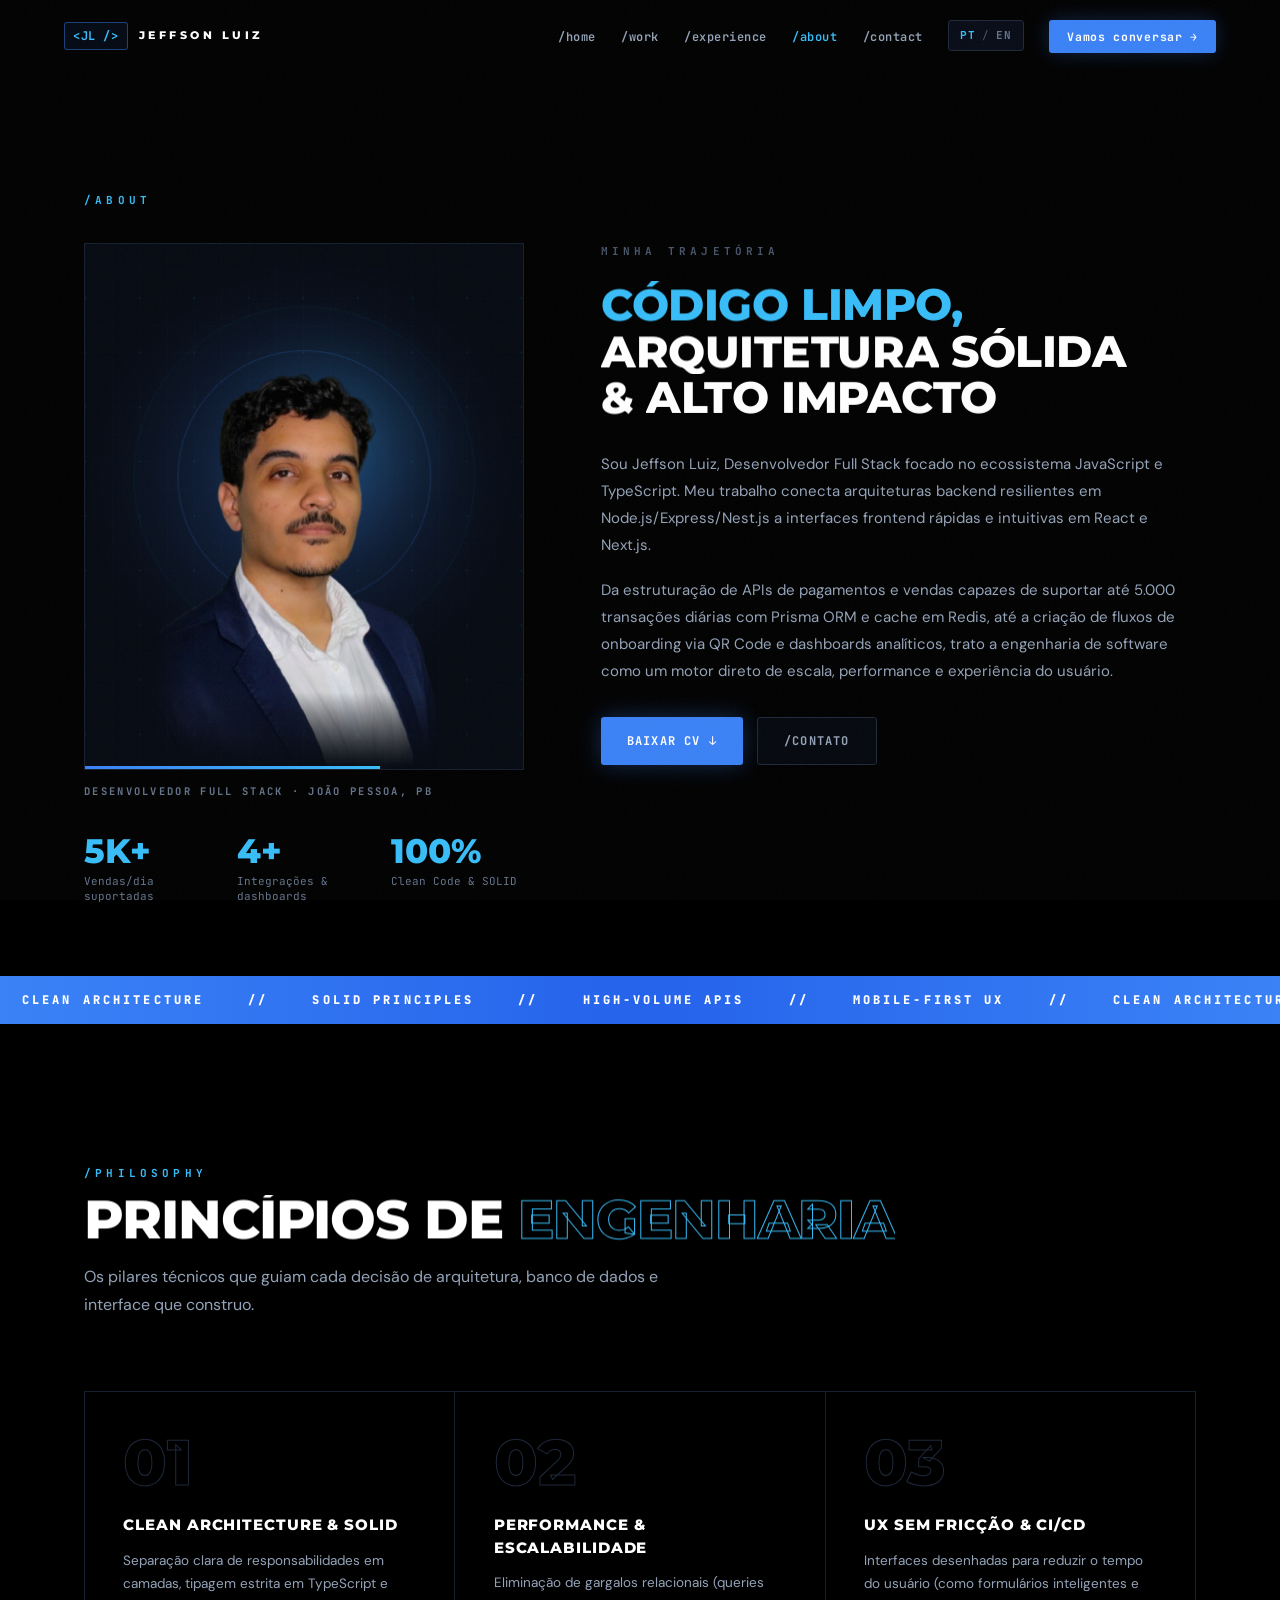
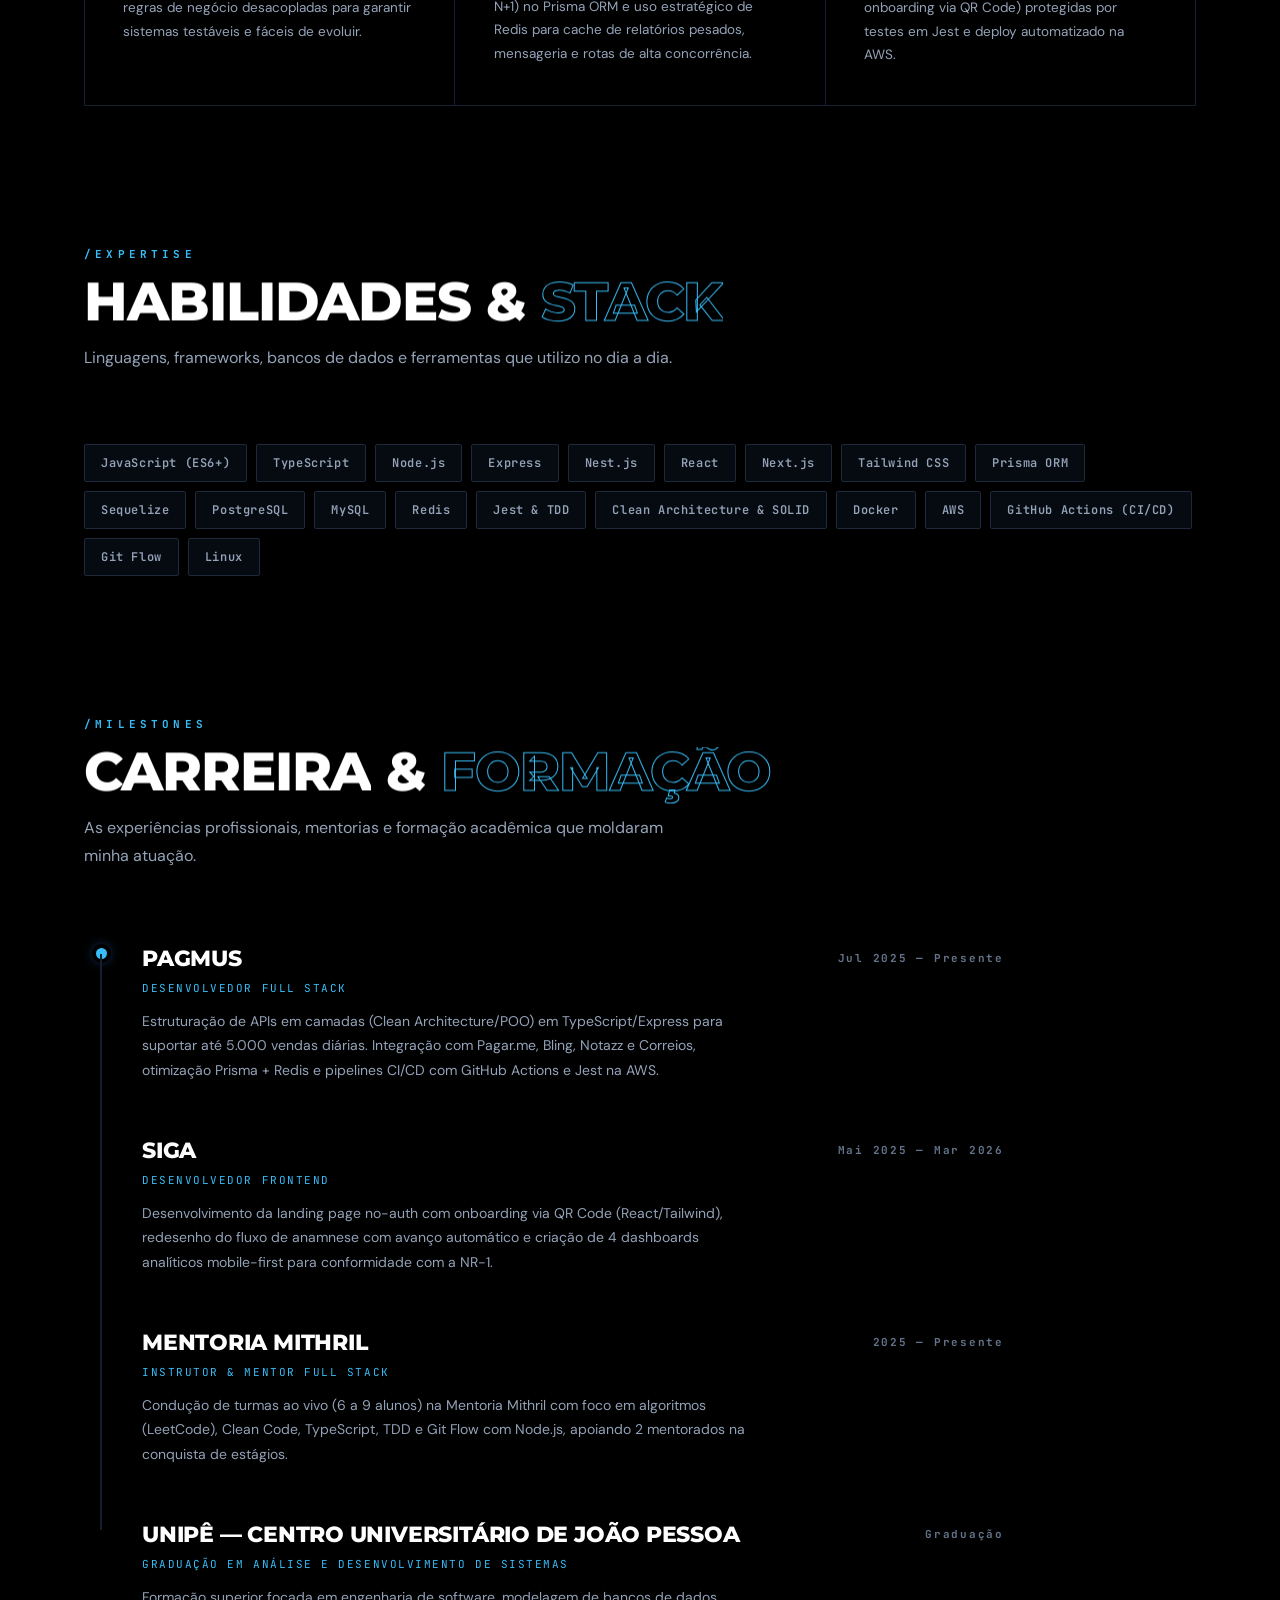
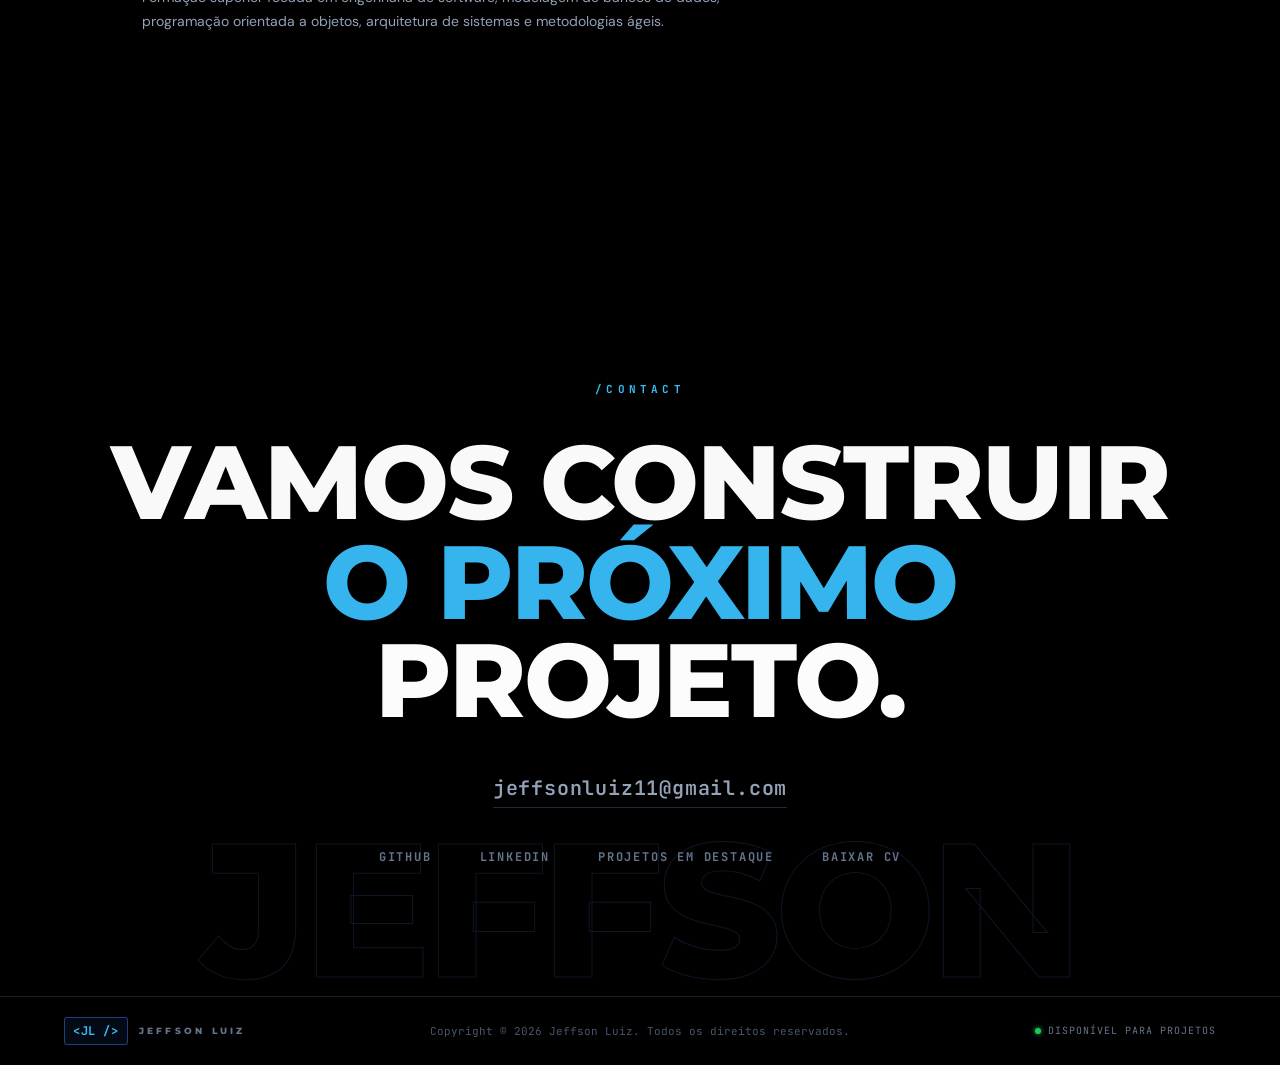
==== commit b1bdbf75: "refactor: add site favicons and update mentorship naming across pages" ====
--- a/about.html
+++ b/about.html
@@ -5,6 +5,12 @@
 <meta name="viewport" content="width=device-width, initial-scale=1.0">
 <title>Sobre — Jeffson Luiz | Desenvolvedor Full Stack</title>
 <meta name="description" content="Conheça a trajetória, princípios de arquitetura de software, stack tecnológica e formação de Jeffson Luiz.">
+<link rel="icon" type="image/x-icon" href="favicon_pack/favicon.ico">
+<link rel="icon" type="image/png" sizes="48x48" href="favicon_pack/favicon-48x48.png">
+<link rel="icon" type="image/png" sizes="32x32" href="favicon_pack/favicon-32x32.png">
+<link rel="icon" type="image/png" sizes="16x16" href="favicon_pack/favicon-16x16.png">
+<link rel="apple-touch-icon" sizes="180x180" href="favicon_pack/apple-touch-icon.png">
+<link rel="manifest" href="favicon_pack/site.webmanifest">
 <link rel="preconnect" href="https://fonts.googleapis.com">
 <link rel="preconnect" href="https://fonts.gstatic.com" crossorigin>
 <link href="https://fonts.googleapis.com/css2?family=DM+Sans:wght@400;500;600;700&family=JetBrains+Mono:wght@500;600;700;800&family=Montserrat:wght@800&display=swap" rel="stylesheet">
@@ -200,11 +206,11 @@
       <div class="timeline-item fade-up">
         <div class="timeline-dot-col"><div class="timeline-dot"></div></div>
         <div>
-          <div class="timeline-role" data-en="Full Stack Instructor &amp; Mentor">Instrutor &amp; Mentor Full Stack</div>
-          <div class="timeline-company" data-en="Practical Live Training">Treinamento Prático ao Vivo</div>
-          <p class="timeline-desc" data-en="Taught live classes (6–9 students) covering Algorithms (LeetCode), Clean Code, TypeScript, TDD and Git Flow with Node.js, helping 2 mentees land software internships.">Condução de turmas ao vivo (6 a 9 alunos) com foco em algoritmos (LeetCode), Clean Code, TypeScript, TDD e Git Flow com Node.js, apoiando 2 mentorados na conquista de estágios.</p>
-        </div>
-        <div class="timeline-date">2025 — 2026</div>
+          <div class="timeline-role" data-en="Mithril Mentorship">Mentoria Mithril</div>
+          <div class="timeline-company" data-en="Full Stack Instructor &amp; Mentor">Instrutor &amp; Mentor Full Stack</div>
+          <p class="timeline-desc" data-en="Taught live classes (6–9 students) at Mithril Mentorship covering Algorithms (LeetCode), Clean Code, TypeScript, TDD and Git Flow with Node.js, helping 2 mentees land software internships.">Condução de turmas ao vivo (6 a 9 alunos) na Mentoria Mithril com foco em algoritmos (LeetCode), Clean Code, TypeScript, TDD e Git Flow com Node.js, apoiando 2 mentorados na conquista de estágios.</p>
+        </div>
+        <div class="timeline-date" data-en="2025 — Present">2025 — Presente</div>
       </div>
 
       <div class="timeline-item fade-up">
--- a/css/style.css
+++ b/css/style.css
@@ -793,6 +793,10 @@
   width:11px; height:11px; border-radius:50%;
   background:var(--acc-glow); transform:scale(0); position:relative; z-index:2;
   box-shadow:0 0 0 4px var(--ink), 0 0 12px var(--acc);
+  transition:transform .35s cubic-bezier(.34,1.56,.64,1), background .25s ease;
+}
+.timeline-dot.is-reached{
+  transform:scale(1) !important;
 }
 .timeline-role{
   font-family:var(--display); font-weight:800;
@@ -811,9 +815,15 @@
   white-space:nowrap; padding-top:8px;
 }
 .timeline-progress{
-  position:absolute; width:1px; background:var(--line); z-index:1;
-}
-.timeline-progress-fill{ width:100%; height:0; background:var(--acc); opacity:.65; }
+  position:absolute; width:2px; background:var(--line); z-index:1;
+  transform:translateX(-50%);
+}
+.timeline-progress-fill{
+  width:100%; height:0;
+  background:linear-gradient(to bottom, var(--acc), var(--acc-glow));
+  box-shadow:0 0 10px rgba(56,189,248,.55);
+  opacity:.95;
+}
 
 /* ---------- Contact ---------- */
 .contact-grid{
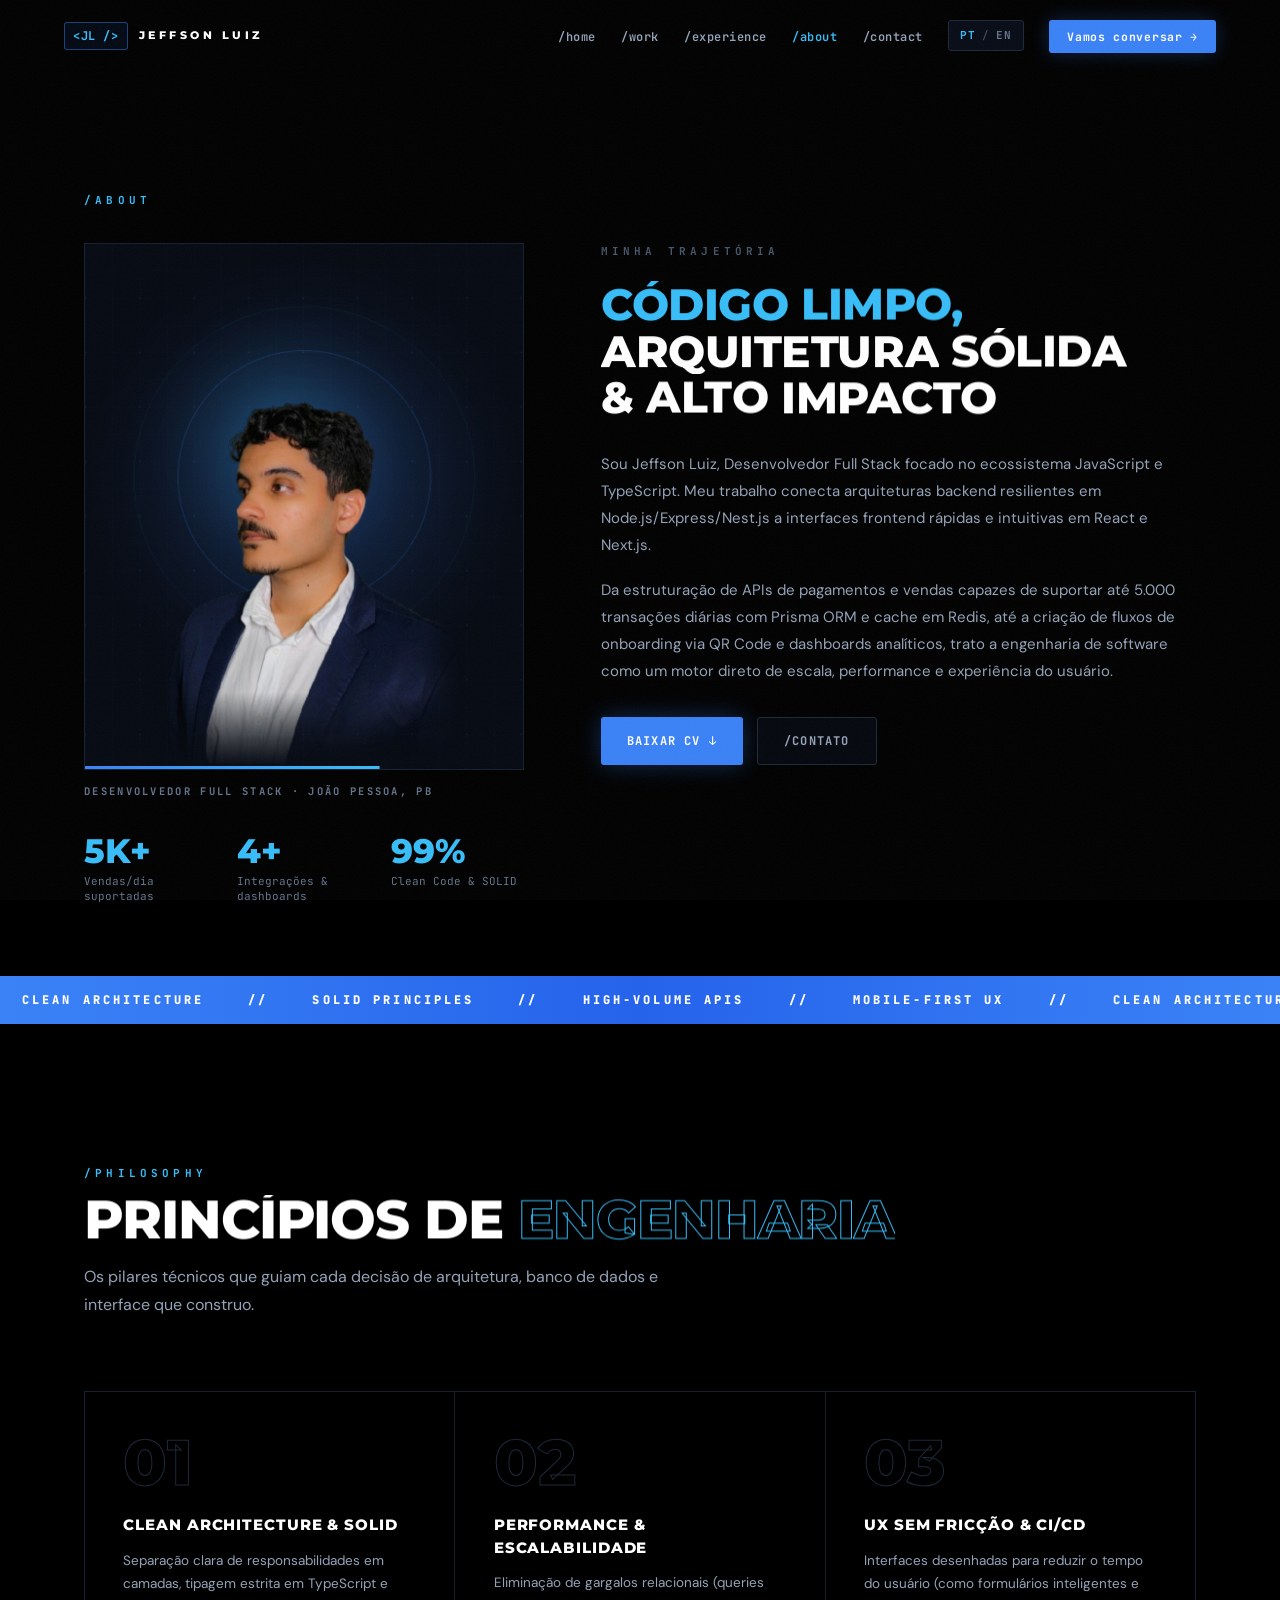
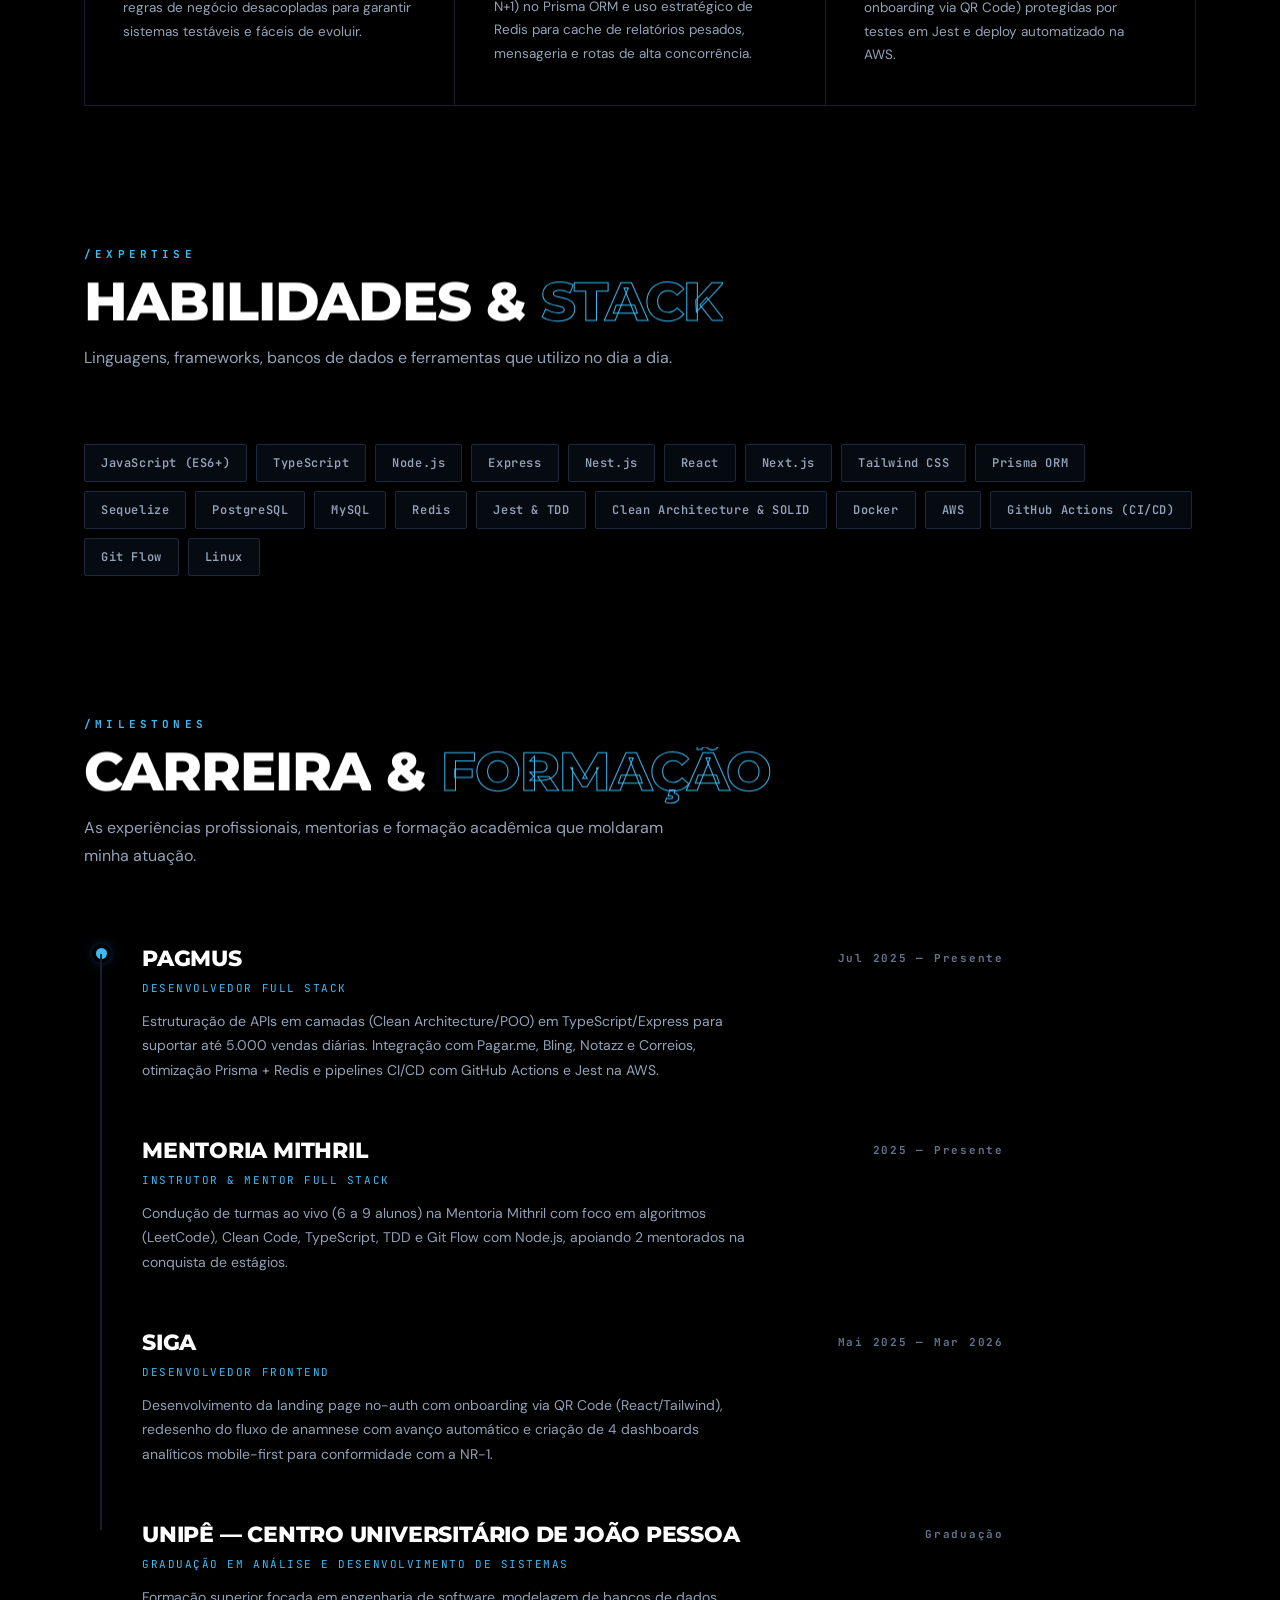
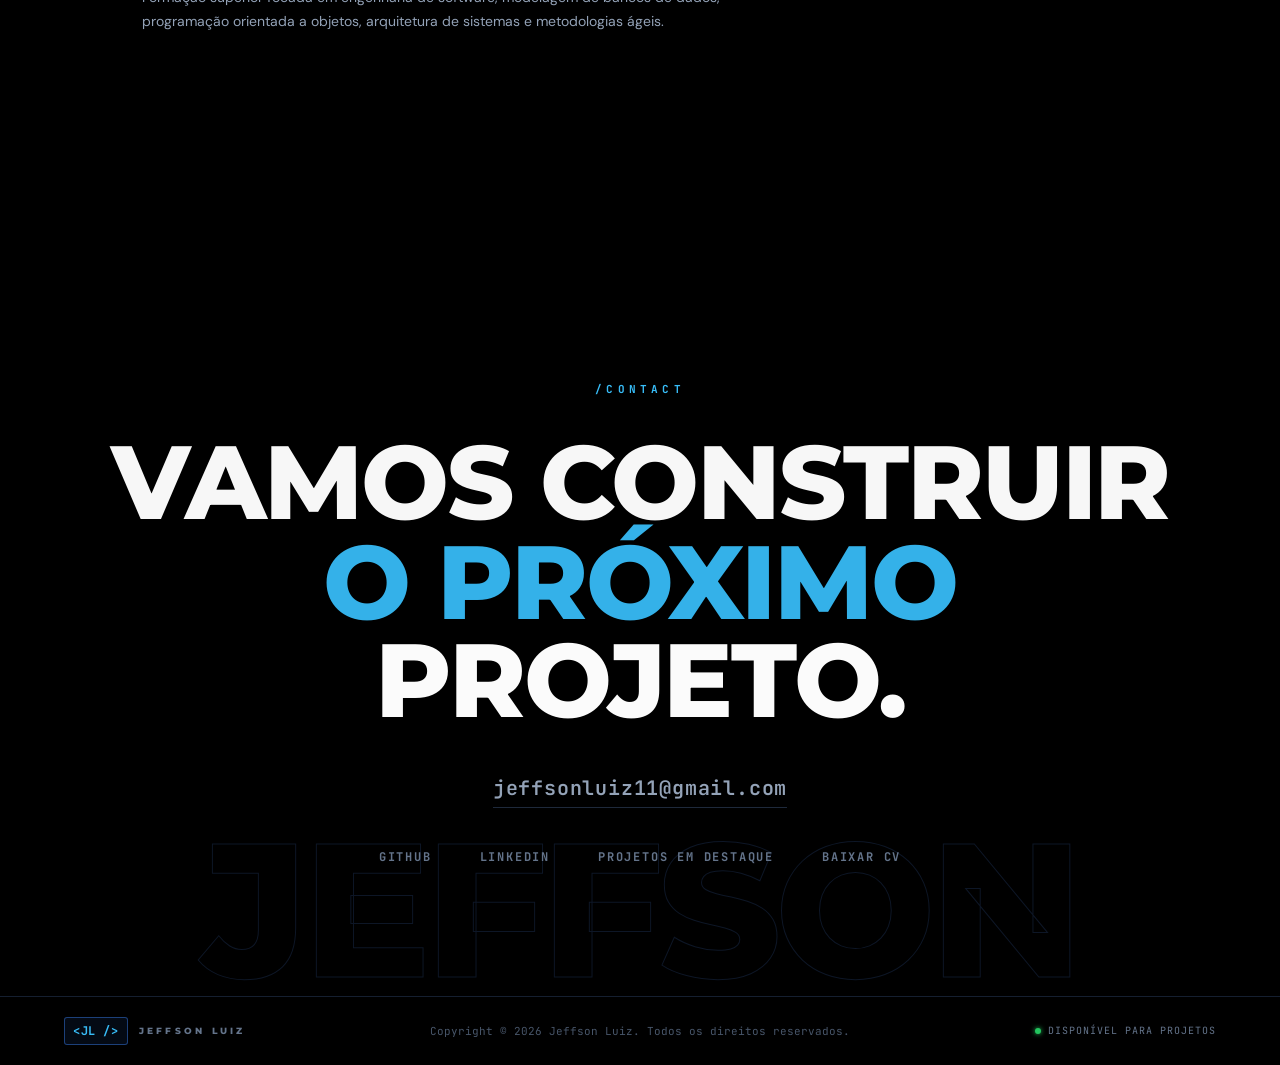
==== commit fdf57deb: "refactor: update asset cache-busting versions and reorder timeline items" ====
--- a/about.html
+++ b/about.html
@@ -1,265 +1,327 @@
 <!DOCTYPE html>
 <html lang="pt-BR">
+
 <head>
-<meta charset="UTF-8">
-<meta name="viewport" content="width=device-width, initial-scale=1.0">
-<title>Sobre — Jeffson Luiz | Desenvolvedor Full Stack</title>
-<meta name="description" content="Conheça a trajetória, princípios de arquitetura de software, stack tecnológica e formação de Jeffson Luiz.">
-<link rel="icon" type="image/x-icon" href="favicon_pack/favicon.ico">
-<link rel="icon" type="image/png" sizes="48x48" href="favicon_pack/favicon-48x48.png">
-<link rel="icon" type="image/png" sizes="32x32" href="favicon_pack/favicon-32x32.png">
-<link rel="icon" type="image/png" sizes="16x16" href="favicon_pack/favicon-16x16.png">
-<link rel="apple-touch-icon" sizes="180x180" href="favicon_pack/apple-touch-icon.png">
-<link rel="manifest" href="favicon_pack/site.webmanifest">
-<link rel="preconnect" href="https://fonts.googleapis.com">
-<link rel="preconnect" href="https://fonts.gstatic.com" crossorigin>
-<link href="https://fonts.googleapis.com/css2?family=DM+Sans:wght@400;500;600;700&family=JetBrains+Mono:wght@500;600;700;800&family=Montserrat:wght@800&display=swap" rel="stylesheet">
-<link rel="stylesheet" href="css/style.css">
+  <meta charset="UTF-8">
+  <meta name="viewport" content="width=device-width, initial-scale=1.0">
+  <title>Sobre — Jeffson Luiz | Desenvolvedor Full Stack</title>
+  <meta name="description"
+    content="Conheça a trajetória, princípios de arquitetura de software, stack tecnológica e formação de Jeffson Luiz.">
+  <link rel="icon" type="image/png" sizes="48x48" href="favicon_pack/favicon-48x48.png?v=2">
+  <link rel="icon" type="image/png" sizes="32x32" href="favicon_pack/favicon-32x32.png?v=2">
+  <link rel="icon" type="image/png" sizes="16x16" href="favicon_pack/favicon-16x16.png?v=2">
+  <link rel="icon" type="image/x-icon" href="favicon_pack/favicon.ico?v=2">
+  <link rel="apple-touch-icon" sizes="180x180" href="favicon_pack/apple-touch-icon.png?v=2">
+  <link rel="manifest" href="favicon_pack/site.webmanifest">
+  <link rel="preconnect" href="https://fonts.googleapis.com">
+  <link rel="preconnect" href="https://fonts.gstatic.com" crossorigin>
+  <link
+    href="https://fonts.googleapis.com/css2?family=DM+Sans:wght@400;500;600;700&family=JetBrains+Mono:wght@500;600;700;800&family=Montserrat:wght@800&display=swap"
+    rel="stylesheet">
+  <link rel="stylesheet" href="css/style.css">
 </head>
+
 <body data-page="about" data-title-en="About — Jeffson Luiz | Full Stack Developer">
 
-<div class="grain"></div>
-<div id="cursor"></div>
-<div id="cursor-ring"></div>
-<div class="scroll-progress"><div class="scroll-progress-fill"></div></div>
-
-<nav class="nav" id="site-nav">
-  <a class="nav-logo" href="index.html" data-page="home" data-transition>
-    <span class="code-mark">&lt;JL /&gt;</span> JEFFSON LUIZ
-  </a>
-  <ul class="nav-links" id="nav-links">
-    <li><a href="index.html" data-page="home" data-transition>/home</a></li>
-    <li><a href="index.html#work" data-transition>/work</a></li>
-    <li><a href="index.html#experience" data-transition>/experience</a></li>
-    <li><a href="about.html" data-page="about" data-transition>/about</a></li>
-    <li><a href="contact.html" data-page="contact" data-transition>/contact</a></li>
-    <li>
-      <button type="button" class="lang-switch" aria-label="Switch language">
-        <span data-lang-opt="pt" class="is-active">PT</span>
-        <span class="sep">/</span>
-        <span data-lang-opt="en">EN</span>
-      </button>
-    </li>
-    <li><a class="nav-cta" href="mailto:jeffsonluiz11@gmail.com" data-en="Let's talk →">Vamos conversar →</a></li>
-  </ul>
-  <button class="nav-toggle" id="nav-toggle" aria-label="Open menu" aria-expanded="false" aria-controls="nav-links">
-    <span></span><span></span><span></span>
-  </button>
-</nav>
-
-<!-- ============ ABOUT HERO ============ -->
-<header class="page-hero">
-  <div class="container">
-    <span class="eyebrow" style="display:block; margin-bottom:34px;">/about</span>
-
-    <div class="about-grid">
-      <div>
-        <div class="about-figure fade-up">
-          <img src="images/about-portrait.png" alt="Retrato de Jeffson Luiz" data-parallax="6">
-          <div class="barline"></div>
-        </div>
-        <div class="about-figcap" data-en="Full Stack Developer · João Pessoa, PB">Desenvolvedor Full Stack · João Pessoa, PB</div>
-
-        <div class="about-stats fade-up">
+  <div class="grain"></div>
+  <div id="cursor"></div>
+  <div id="cursor-ring"></div>
+  <div class="scroll-progress">
+    <div class="scroll-progress-fill"></div>
+  </div>
+
+  <nav class="nav" id="site-nav">
+    <a class="nav-logo" href="index.html" data-page="home" data-transition>
+      <span class="code-mark">&lt;JL /&gt;</span> JEFFSON LUIZ
+    </a>
+    <ul class="nav-links" id="nav-links">
+      <li><a href="index.html" data-page="home" data-transition>/home</a></li>
+      <li><a href="index.html#work" data-transition>/work</a></li>
+      <li><a href="index.html#experience" data-transition>/experience</a></li>
+      <li><a href="about.html" data-page="about" data-transition>/about</a></li>
+      <li><a href="contact.html" data-page="contact" data-transition>/contact</a></li>
+      <li>
+        <button type="button" class="lang-switch" aria-label="Switch language">
+          <span data-lang-opt="pt" class="is-active">PT</span>
+          <span class="sep">/</span>
+          <span data-lang-opt="en">EN</span>
+        </button>
+      </li>
+      <li><a class="nav-cta" href="mailto:jeffsonluiz11@gmail.com" data-en="Let's talk →">Vamos conversar →</a></li>
+    </ul>
+    <button class="nav-toggle" id="nav-toggle" aria-label="Open menu" aria-expanded="false" aria-controls="nav-links">
+      <span></span><span></span><span></span>
+    </button>
+  </nav>
+
+  <!-- ============ ABOUT HERO ============ -->
+  <header class="page-hero">
+    <div class="container">
+      <span class="eyebrow" style="display:block; margin-bottom:34px;">/about</span>
+
+      <div class="about-grid">
+        <div>
+          <div class="about-figure fade-up">
+            <img src="images/about-portrait.png?v=2" alt="Retrato de Jeffson Luiz" data-parallax="6">
+            <div class="barline"></div>
+          </div>
+          <div class="about-figcap" data-en="Full Stack Developer · João Pessoa, PB">Desenvolvedor Full Stack · João
+            Pessoa, PB</div>
+
+          <div class="about-stats fade-up">
+            <div>
+              <div class="v" data-value="5" data-suffix="K+">5K+</div>
+              <div class="l" data-en="Daily sales supported">Vendas/dia suportadas</div>
+            </div>
+            <div>
+              <div class="v" data-value="4" data-suffix="+">4+</div>
+              <div class="l" data-en="Critical integrations &amp; dashboards">Integrações &amp; dashboards</div>
+            </div>
+            <div>
+              <div class="v" data-value="100" data-suffix="%">100%</div>
+              <div class="l" data-en="Clean Code &amp; SOLID">Clean Code &amp; SOLID</div>
+            </div>
+          </div>
+        </div>
+
+        <div>
+          <span class="eyebrow eyebrow-mute" style="display:block; margin-bottom:22px;" data-en="The story so far">Minha
+            trajetória</span>
+
+          <div class="about-lines">
+            <span class="mask"><span data-split style="display:block;" data-en="Clean code,">Código limpo,</span></span>
+            <span class="mask"><span data-split style="display:block;" data-en="scalable systems">arquitetura
+                sólida</span></span>
+            <span class="mask"><span data-split style="display:block;" data-en="&amp; fluid interfaces">&amp; alto
+                impacto</span></span>
+          </div>
+
+          <div class="about-body">
+            <p class="fade-up"
+              data-en="I'm Jeffson Luiz, a Full Stack Developer specialized in the JavaScript and TypeScript ecosystem. My work bridges the gap between resilient backend architectures in Node.js/Express/Nest.js and fast, intuitive frontend applications in React and Next.js.">
+              Sou Jeffson Luiz, Desenvolvedor Full Stack focado no ecossistema JavaScript e TypeScript. Meu trabalho
+              conecta arquiteturas backend resilientes em Node.js/Express/Nest.js a interfaces frontend rápidas e
+              intuitivas em React e Next.js.</p>
+            <p class="fade-up"
+              data-en="From structuring payment and e-commerce APIs capable of handling 5,000+ daily sales with Prisma ORM and Redis caching, to crafting frictionless QR Code onboarding flows and analytical dashboards, I treat software engineering as a direct driver of business reliability and user conversion.">
+              Da estruturação de APIs de pagamentos e vendas capazes de suportar até 5.000 transações diárias com Prisma
+              ORM e cache em Redis, até a criação de fluxos de onboarding via QR Code e dashboards analíticos, trato a
+              engenharia de software como um motor direto de escala, performance e experiência do usuário.</p>
+          </div>
+
+          <div class="hero-actions" style="margin-top:32px;">
+            <a class="btn btn-primary" href="cv/jeffsonluiz-cv.pdf" download data-en="Download CV ↓">Baixar CV ↓</a>
+            <a class="btn btn-ghost" href="contact.html" data-transition data-en="/contact">/contato</a>
+          </div>
+        </div>
+      </div>
+    </div>
+  </header>
+
+  <div class="marquee" aria-hidden="true">
+    <div class="marquee-track">
+      <span>Clean Architecture</span><span>//</span><span>SOLID Principles</span><span>//</span>
+      <span>High-Volume APIs</span><span>//</span><span>Mobile-First UX</span><span>//</span>
+      <span>Clean Architecture</span><span>//</span><span>SOLID Principles</span><span>//</span>
+      <span>High-Volume APIs</span><span>//</span><span>Mobile-First UX</span><span>//</span>
+      <span>Clean Architecture</span><span>//</span><span>SOLID Principles</span><span>//</span>
+      <span>High-Volume APIs</span><span>//</span><span>Mobile-First UX</span><span>//</span>
+    </div>
+  </div>
+
+  <!-- ============ PHILOSOPHY ============ -->
+  <section class="section">
+    <div class="container">
+      <div class="section-head">
+        <span class="eyebrow">/philosophy</span>
+        <h2 class="h-display h-lg" data-split data-en="Engineering <span class=&quot;outline&quot;>principles</span>">
+          Princípios de <span class="outline">engenharia</span></h2>
+        <p class="lede fade-up"
+          data-en="Core pillars that guide how I architect APIs, model databases and build user interfaces.">Os pilares
+          técnicos que guiam cada decisão de arquitetura, banco de dados e interface que construo.</p>
+      </div>
+
+      <div class="phil-grid">
+        <div class="phil-card fade-up">
+          <div class="phil-num">01</div>
+          <h3 data-en="Clean Architecture &amp; SOLID">Clean Architecture &amp; SOLID</h3>
+          <p
+            data-en="Decoupled layers, strict TypeScript typing and clear domain boundaries so codebases stay testable and easy to evolve as teams and products grow.">
+            Separação clara de responsabilidades em camadas, tipagem estrita em TypeScript e regras de negócio
+            desacopladas para garantir sistemas testáveis e fáceis de evoluir.</p>
+        </div>
+        <div class="phil-card fade-up">
+          <div class="phil-num">02</div>
+          <h3 data-en="Performance &amp; Scalability">Performance &amp; Escalabilidade</h3>
+          <p
+            data-en="Eliminating N+1 relational bottlenecks in Prisma ORM and applying strategic Redis caching for heavy reports, webhooks and high-concurrency endpoints.">
+            Eliminação de gargalos relacionais (queries N+1) no Prisma ORM e uso estratégico de Redis para cache de
+            relatórios pesados, mensageria e rotas de alta concorrência.</p>
+        </div>
+        <div class="phil-card fade-up">
+          <div class="phil-num">03</div>
+          <h3 data-en="Frictionless UX &amp; CI/CD">UX sem Fricção &amp; CI/CD</h3>
+          <p
+            data-en="Interfaces designed to save user time (like auto-advancing forms and QR onboarding) backed by automated Jest tests and GitHub Actions pipelines.">
+            Interfaces desenhadas para reduzir o tempo do usuário (como formulários inteligentes e onboarding via QR
+            Code) protegidas por testes em Jest e deploy automatizado na AWS.</p>
+        </div>
+      </div>
+    </div>
+  </section>
+
+  <!-- ============ EXPERTISE ============ -->
+  <section class="section section-tight">
+    <div class="container">
+      <div class="section-head">
+        <span class="eyebrow">/expertise</span>
+        <h2 class="h-display h-lg" data-split data-en="Tech Stack &amp; <span class=&quot;outline&quot;>Tools</span>">
+          Habilidades &amp; <span class="outline">Stack</span></h2>
+        <p class="lede fade-up" data-en="Languages, frameworks, databases and DevOps tools I work with daily.">
+          Linguagens, frameworks, bancos de dados e ferramentas que utilizo no dia a dia.</p>
+      </div>
+
+      <div class="pill-row">
+        <span class="pill fade-up">JavaScript (ES6+)</span>
+        <span class="pill fade-up">TypeScript</span>
+        <span class="pill fade-up">Node.js</span>
+        <span class="pill fade-up">Express</span>
+        <span class="pill fade-up">Nest.js</span>
+        <span class="pill fade-up">React</span>
+        <span class="pill fade-up">Next.js</span>
+        <span class="pill fade-up">Tailwind CSS</span>
+        <span class="pill fade-up">Prisma ORM</span>
+        <span class="pill fade-up">Sequelize</span>
+        <span class="pill fade-up">PostgreSQL</span>
+        <span class="pill fade-up">MySQL</span>
+        <span class="pill fade-up">Redis</span>
+        <span class="pill fade-up">Jest &amp; TDD</span>
+        <span class="pill fade-up">Clean Architecture &amp; SOLID</span>
+        <span class="pill fade-up">Docker</span>
+        <span class="pill fade-up">AWS</span>
+        <span class="pill fade-up">GitHub Actions (CI/CD)</span>
+        <span class="pill fade-up">Git Flow</span>
+        <span class="pill fade-up">Linux</span>
+      </div>
+    </div>
+  </section>
+
+  <!-- ============ MILESTONES ============ -->
+  <section class="section section-tight">
+    <div class="container">
+      <div class="section-head">
+        <span class="eyebrow">/milestones</span>
+        <h2 class="h-display h-lg" data-split data-en="Career &amp; <span class=&quot;outline&quot;>Education</span>">
+          Carreira &amp; <span class="outline">Formação</span></h2>
+        <p class="lede fade-up" data-en="Key roles, projects and academic background that shaped my profile.">As
+          experiências profissionais, mentorias e formação acadêmica que moldaram minha atuação.</p>
+      </div>
+
+      <div class="timeline" id="timeline-list">
+        <div class="timeline-item fade-up">
+          <div class="timeline-dot-col">
+            <div class="timeline-dot"></div>
+          </div>
           <div>
-            <div class="v" data-value="5" data-suffix="K+">5K+</div>
-            <div class="l" data-en="Daily sales supported">Vendas/dia suportadas</div>
+            <div class="timeline-role">Pagmus</div>
+            <div class="timeline-company" data-en="Full Stack Developer">Desenvolvedor Full Stack</div>
+            <p class="timeline-desc"
+              data-en="Architected layered TypeScript/Express APIs supporting up to 5,000 daily sales. Integrated Pagar.me, Bling, Notazz and Correios, optimized Prisma queries with Redis cache, and automated CI/CD with GitHub Actions and Jest on AWS.">
+              Estruturação de APIs em camadas (Clean Architecture/POO) em TypeScript/Express para suportar até 5.000
+              vendas diárias. Integração com Pagar.me, Bling, Notazz e Correios, otimização Prisma + Redis e pipelines
+              CI/CD com GitHub Actions e Jest na AWS.</p>
+          </div>
+          <div class="timeline-date" data-en="Jul 2025 — Present">Jul 2025 — Presente</div>
+        </div>
+
+        <div class="timeline-item fade-up">
+          <div class="timeline-dot-col">
+            <div class="timeline-dot"></div>
           </div>
           <div>
-            <div class="v" data-value="4" data-suffix="+">4+</div>
-            <div class="l" data-en="Critical integrations &amp; dashboards">Integrações &amp; dashboards</div>
+            <div class="timeline-role" data-en="Mithril Mentorship">Mentoria Mithril</div>
+            <div class="timeline-company" data-en="Full Stack Instructor &amp; Mentor">Instrutor &amp; Mentor Full Stack
+            </div>
+            <p class="timeline-desc"
+              data-en="Taught live classes (6–9 students) at Mithril Mentorship covering Algorithms (LeetCode), Clean Code, TypeScript, TDD and Git Flow with Node.js, helping 2 mentees land software internships.">
+              Condução de turmas ao vivo (6 a 9 alunos) na Mentoria Mithril com foco em algoritmos (LeetCode), Clean
+              Code, TypeScript, TDD e Git Flow com Node.js, apoiando 2 mentorados na conquista de estágios.</p>
+          </div>
+          <div class="timeline-date" data-en="2025 — Present">2025 — Presente</div>
+        </div>
+
+        <div class="timeline-item fade-up">
+          <div class="timeline-dot-col">
+            <div class="timeline-dot"></div>
           </div>
           <div>
-            <div class="v" data-value="100" data-suffix="%">100%</div>
-            <div class="l" data-en="Clean Code &amp; SOLID">Clean Code &amp; SOLID</div>
-          </div>
-        </div>
-      </div>
-
-      <div>
-        <span class="eyebrow eyebrow-mute" style="display:block; margin-bottom:22px;" data-en="The story so far">Minha trajetória</span>
-
-        <div class="about-lines">
-          <span class="mask"><span data-split style="display:block;" data-en="Clean code,">Código limpo,</span></span>
-          <span class="mask"><span data-split style="display:block;" data-en="scalable systems">arquitetura sólida</span></span>
-          <span class="mask"><span data-split style="display:block;" data-en="&amp; fluid interfaces">&amp; alto impacto</span></span>
-        </div>
-
-        <div class="about-body">
-          <p class="fade-up" data-en="I'm Jeffson Luiz, a Full Stack Developer specialized in the JavaScript and TypeScript ecosystem. My work bridges the gap between resilient backend architectures in Node.js/Express/Nest.js and fast, intuitive frontend applications in React and Next.js.">Sou Jeffson Luiz, Desenvolvedor Full Stack focado no ecossistema JavaScript e TypeScript. Meu trabalho conecta arquiteturas backend resilientes em Node.js/Express/Nest.js a interfaces frontend rápidas e intuitivas em React e Next.js.</p>
-          <p class="fade-up" data-en="From structuring payment and e-commerce APIs capable of handling 5,000+ daily sales with Prisma ORM and Redis caching, to crafting frictionless QR Code onboarding flows and analytical dashboards, I treat software engineering as a direct driver of business reliability and user conversion.">Da estruturação de APIs de pagamentos e vendas capazes de suportar até 5.000 transações diárias com Prisma ORM e cache em Redis, até a criação de fluxos de onboarding via QR Code e dashboards analíticos, trato a engenharia de software como um motor direto de escala, performance e experiência do usuário.</p>
-        </div>
-
-        <div class="hero-actions" style="margin-top:32px;">
-          <a class="btn btn-primary" href="cv/jeffsonluiz-cv.pdf" download data-en="Download CV ↓">Baixar CV ↓</a>
-          <a class="btn btn-ghost" href="contact.html" data-transition data-en="/contact">/contato</a>
-        </div>
-      </div>
-    </div>
-  </div>
-</header>
-
-<div class="marquee" aria-hidden="true">
-  <div class="marquee-track">
-    <span>Clean Architecture</span><span>//</span><span>SOLID Principles</span><span>//</span>
-    <span>High-Volume APIs</span><span>//</span><span>Mobile-First UX</span><span>//</span>
-    <span>Clean Architecture</span><span>//</span><span>SOLID Principles</span><span>//</span>
-    <span>High-Volume APIs</span><span>//</span><span>Mobile-First UX</span><span>//</span>
-    <span>Clean Architecture</span><span>//</span><span>SOLID Principles</span><span>//</span>
-    <span>High-Volume APIs</span><span>//</span><span>Mobile-First UX</span><span>//</span>
-  </div>
-</div>
-
-<!-- ============ PHILOSOPHY ============ -->
-<section class="section">
-  <div class="container">
-    <div class="section-head">
-      <span class="eyebrow">/philosophy</span>
-      <h2 class="h-display h-lg" data-split data-en="Engineering <span class=&quot;outline&quot;>principles</span>">Princípios de <span class="outline">engenharia</span></h2>
-      <p class="lede fade-up" data-en="Core pillars that guide how I architect APIs, model databases and build user interfaces.">Os pilares técnicos que guiam cada decisão de arquitetura, banco de dados e interface que construo.</p>
-    </div>
-
-    <div class="phil-grid">
-      <div class="phil-card fade-up">
-        <div class="phil-num">01</div>
-        <h3 data-en="Clean Architecture &amp; SOLID">Clean Architecture &amp; SOLID</h3>
-        <p data-en="Decoupled layers, strict TypeScript typing and clear domain boundaries so codebases stay testable and easy to evolve as teams and products grow.">Separação clara de responsabilidades em camadas, tipagem estrita em TypeScript e regras de negócio desacopladas para garantir sistemas testáveis e fáceis de evoluir.</p>
-      </div>
-      <div class="phil-card fade-up">
-        <div class="phil-num">02</div>
-        <h3 data-en="Performance &amp; Scalability">Performance &amp; Escalabilidade</h3>
-        <p data-en="Eliminating N+1 relational bottlenecks in Prisma ORM and applying strategic Redis caching for heavy reports, webhooks and high-concurrency endpoints.">Eliminação de gargalos relacionais (queries N+1) no Prisma ORM e uso estratégico de Redis para cache de relatórios pesados, mensageria e rotas de alta concorrência.</p>
-      </div>
-      <div class="phil-card fade-up">
-        <div class="phil-num">03</div>
-        <h3 data-en="Frictionless UX &amp; CI/CD">UX sem Fricção &amp; CI/CD</h3>
-        <p data-en="Interfaces designed to save user time (like auto-advancing forms and QR onboarding) backed by automated Jest tests and GitHub Actions pipelines.">Interfaces desenhadas para reduzir o tempo do usuário (como formulários inteligentes e onboarding via QR Code) protegidas por testes em Jest e deploy automatizado na AWS.</p>
-      </div>
-    </div>
-  </div>
-</section>
-
-<!-- ============ EXPERTISE ============ -->
-<section class="section section-tight">
-  <div class="container">
-    <div class="section-head">
-      <span class="eyebrow">/expertise</span>
-      <h2 class="h-display h-lg" data-split data-en="Tech Stack &amp; <span class=&quot;outline&quot;>Tools</span>">Habilidades &amp; <span class="outline">Stack</span></h2>
-      <p class="lede fade-up" data-en="Languages, frameworks, databases and DevOps tools I work with daily.">Linguagens, frameworks, bancos de dados e ferramentas que utilizo no dia a dia.</p>
-    </div>
-
-    <div class="pill-row">
-      <span class="pill fade-up">JavaScript (ES6+)</span>
-      <span class="pill fade-up">TypeScript</span>
-      <span class="pill fade-up">Node.js</span>
-      <span class="pill fade-up">Express</span>
-      <span class="pill fade-up">Nest.js</span>
-      <span class="pill fade-up">React</span>
-      <span class="pill fade-up">Next.js</span>
-      <span class="pill fade-up">Tailwind CSS</span>
-      <span class="pill fade-up">Prisma ORM</span>
-      <span class="pill fade-up">Sequelize</span>
-      <span class="pill fade-up">PostgreSQL</span>
-      <span class="pill fade-up">MySQL</span>
-      <span class="pill fade-up">Redis</span>
-      <span class="pill fade-up">Jest &amp; TDD</span>
-      <span class="pill fade-up">Clean Architecture &amp; SOLID</span>
-      <span class="pill fade-up">Docker</span>
-      <span class="pill fade-up">AWS</span>
-      <span class="pill fade-up">GitHub Actions (CI/CD)</span>
-      <span class="pill fade-up">Git Flow</span>
-      <span class="pill fade-up">Linux</span>
-    </div>
-  </div>
-</section>
-
-<!-- ============ MILESTONES ============ -->
-<section class="section section-tight">
-  <div class="container">
-    <div class="section-head">
-      <span class="eyebrow">/milestones</span>
-      <h2 class="h-display h-lg" data-split data-en="Career &amp; <span class=&quot;outline&quot;>Education</span>">Carreira &amp; <span class="outline">Formação</span></h2>
-      <p class="lede fade-up" data-en="Key roles, projects and academic background that shaped my profile.">As experiências profissionais, mentorias e formação acadêmica que moldaram minha atuação.</p>
-    </div>
-
-    <div class="timeline" id="timeline-list">
-      <div class="timeline-item fade-up">
-        <div class="timeline-dot-col"><div class="timeline-dot"></div></div>
-        <div>
-          <div class="timeline-role">Pagmus</div>
-          <div class="timeline-company" data-en="Full Stack Developer">Desenvolvedor Full Stack</div>
-          <p class="timeline-desc" data-en="Architected layered TypeScript/Express APIs supporting up to 5,000 daily sales. Integrated Pagar.me, Bling, Notazz and Correios, optimized Prisma queries with Redis cache, and automated CI/CD with GitHub Actions and Jest on AWS.">Estruturação de APIs em camadas (Clean Architecture/POO) em TypeScript/Express para suportar até 5.000 vendas diárias. Integração com Pagar.me, Bling, Notazz e Correios, otimização Prisma + Redis e pipelines CI/CD com GitHub Actions e Jest na AWS.</p>
-        </div>
-        <div class="timeline-date" data-en="Jul 2025 — Present">Jul 2025 — Presente</div>
-      </div>
-
-      <div class="timeline-item fade-up">
-        <div class="timeline-dot-col"><div class="timeline-dot"></div></div>
-        <div>
-          <div class="timeline-role">SIGA</div>
-          <div class="timeline-company" data-en="Frontend Developer">Desenvolvedor Frontend</div>
-          <p class="timeline-desc" data-en="Built the no-auth QR Code onboarding landing page in React/Tailwind, redesigned the behavioral anamnesis flow with auto-advance and retroactive editing, and created 4 mobile-first analytical HR dashboards for NR-1 compliance.">Desenvolvimento da landing page no-auth com onboarding via QR Code (React/Tailwind), redesenho do fluxo de anamnese com avanço automático e criação de 4 dashboards analíticos mobile-first para conformidade com a NR-1.</p>
-        </div>
-        <div class="timeline-date" data-en="May 2025 — Mar 2026">Mai 2025 — Mar 2026</div>
-      </div>
-
-      <div class="timeline-item fade-up">
-        <div class="timeline-dot-col"><div class="timeline-dot"></div></div>
-        <div>
-          <div class="timeline-role" data-en="Mithril Mentorship">Mentoria Mithril</div>
-          <div class="timeline-company" data-en="Full Stack Instructor &amp; Mentor">Instrutor &amp; Mentor Full Stack</div>
-          <p class="timeline-desc" data-en="Taught live classes (6–9 students) at Mithril Mentorship covering Algorithms (LeetCode), Clean Code, TypeScript, TDD and Git Flow with Node.js, helping 2 mentees land software internships.">Condução de turmas ao vivo (6 a 9 alunos) na Mentoria Mithril com foco em algoritmos (LeetCode), Clean Code, TypeScript, TDD e Git Flow com Node.js, apoiando 2 mentorados na conquista de estágios.</p>
-        </div>
-        <div class="timeline-date" data-en="2025 — Present">2025 — Presente</div>
-      </div>
-
-      <div class="timeline-item fade-up">
-        <div class="timeline-dot-col"><div class="timeline-dot"></div></div>
-        <div>
-          <div class="timeline-role">UNIPÊ — Centro Universitário de João Pessoa</div>
-          <div class="timeline-company" data-en="B.Tech in Systems Analysis and Development">Graduação em Análise e Desenvolvimento de Sistemas</div>
-          <p class="timeline-desc" data-en="Higher education focused on software engineering, database modeling, object-oriented programming, systems architecture and agile methodologies.">Formação superior focada em engenharia de software, modelagem de bancos de dados, programação orientada a objetos, arquitetura de sistemas e metodologias ágeis.</p>
-        </div>
-        <div class="timeline-date" data-en="Higher Education">Graduação</div>
-      </div>
-
-      <div class="timeline-progress"><div class="timeline-progress-fill"></div></div>
-    </div>
-  </div>
-</section>
-
-<!-- ============ CTA ============ -->
-<section class="cta-band">
-  <div class="ghost-word" aria-hidden="true">JEFFSON</div>
-  <div class="container cta-inner">
-    <span class="eyebrow">/contact</span>
-    <div class="cta-words">
-      <div class="fade-up" data-en="Let's build">Vamos construir</div>
-      <div class="fade-up" data-en="the next">o próximo</div>
-      <div class="fade-up" data-en="system.">projeto.</div>
-    </div>
-    <a class="cta-mail" href="mailto:jeffsonluiz11@gmail.com">jeffsonluiz11@gmail.com</a>
-    <div class="cta-links">
-      <a href="https://github.com/jeff-ao" target="_blank" rel="noopener">GitHub</a>
-      <a href="https://www.linkedin.com/in/jeffson-luiz" target="_blank" rel="noopener">LinkedIn</a>
-      <a href="index.html#work" data-transition data-en="Selected cases">Projetos em destaque</a>
-      <a href="cv/jeffsonluiz-cv.pdf" download data-en="Download CV">Baixar CV</a>
-    </div>
-  </div>
-</section>
-
-<footer class="footer">
-  <a class="nav-logo" href="index.html" data-transition>
-    <span class="code-mark">&lt;JL /&gt;</span> JEFFSON LUIZ
-  </a>
-  <div class="footer-copy" data-en="Copyright © 2026 Jeffson Luiz. All Rights Reserved.">Copyright © 2026 Jeffson Luiz. Todos os direitos reservados.</div>
-  <div class="footer-status"><i></i><span data-en="OPEN TO WORK">DISPONÍVEL PARA PROJETOS</span></div>
-</footer>
-
-<script src="js/vendor/gsap.min.js"></script>
-<script src="js/vendor/ScrollTrigger.min.js"></script>
-<script src="js/i18n.js"></script>
-<script src="js/main.js"></script>
+            <div class="timeline-role">SIGA</div>
+            <div class="timeline-company" data-en="Frontend Developer">Desenvolvedor Frontend</div>
+            <p class="timeline-desc"
+              data-en="Built the no-auth QR Code onboarding landing page in React/Tailwind, redesigned the behavioral anamnesis flow with auto-advance and retroactive editing, and created 4 mobile-first analytical HR dashboards for NR-1 compliance.">
+              Desenvolvimento da landing page no-auth com onboarding via QR Code (React/Tailwind), redesenho do fluxo de
+              anamnese com avanço automático e criação de 4 dashboards analíticos mobile-first para conformidade com a
+              NR-1.</p>
+          </div>
+          <div class="timeline-date" data-en="May 2025 — Mar 2026">Mai 2025 — Mar 2026</div>
+        </div>
+
+        <div class="timeline-item fade-up">
+          <div class="timeline-dot-col">
+            <div class="timeline-dot"></div>
+          </div>
+          <div>
+            <div class="timeline-role">UNIPÊ — Centro Universitário de João Pessoa</div>
+            <div class="timeline-company" data-en="B.Tech in Systems Analysis and Development">Graduação em Análise e
+              Desenvolvimento de Sistemas</div>
+            <p class="timeline-desc"
+              data-en="Higher education focused on software engineering, database modeling, object-oriented programming, systems architecture and agile methodologies.">
+              Formação superior focada em engenharia de software, modelagem de bancos de dados, programação orientada a
+              objetos, arquitetura de sistemas e metodologias ágeis.</p>
+          </div>
+          <div class="timeline-date" data-en="Higher Education">Graduação</div>
+        </div>
+
+        <div class="timeline-progress">
+          <div class="timeline-progress-fill"></div>
+        </div>
+      </div>
+    </div>
+  </section>
+
+  <!-- ============ CTA ============ -->
+  <section class="cta-band">
+    <div class="ghost-word" aria-hidden="true">JEFFSON</div>
+    <div class="container cta-inner">
+      <span class="eyebrow">/contact</span>
+      <div class="cta-words">
+        <div class="fade-up" data-en="Let's build">Vamos construir</div>
+        <div class="fade-up" data-en="the next">o próximo</div>
+        <div class="fade-up" data-en="system.">projeto.</div>
+      </div>
+      <a class="cta-mail" href="mailto:jeffsonluiz11@gmail.com">jeffsonluiz11@gmail.com</a>
+      <div class="cta-links">
+        <a href="https://github.com/jeff-ao" target="_blank" rel="noopener">GitHub</a>
+        <a href="https://www.linkedin.com/in/jeffson-luiz" target="_blank" rel="noopener">LinkedIn</a>
+        <a href="index.html#work" data-transition data-en="Selected cases">Projetos em destaque</a>
+        <a href="cv/jeffsonluiz-cv.pdf" download data-en="Download CV">Baixar CV</a>
+      </div>
+    </div>
+  </section>
+
+  <footer class="footer">
+    <a class="nav-logo" href="index.html" data-transition>
+      <span class="code-mark">&lt;JL /&gt;</span> JEFFSON LUIZ
+    </a>
+    <div class="footer-copy" data-en="Copyright © 2026 Jeffson Luiz. All Rights Reserved.">Copyright © 2026 Jeffson
+      Luiz. Todos os direitos reservados.</div>
+    <div class="footer-status"><i></i><span data-en="OPEN TO WORK">DISPONÍVEL PARA PROJETOS</span></div>
+  </footer>
+
+  <script src="js/vendor/gsap.min.js"></script>
+  <script src="js/vendor/ScrollTrigger.min.js"></script>
+  <script src="js/i18n.js"></script>
+  <script src="js/main.js"></script>
 </body>
-</html>
-
+
+</html>
--- a/css/style.css
+++ b/css/style.css
@@ -3,1232 +3,2573 @@
    Visual system: obsidian canvas / electric blue & cyan / Montserrat 800 + DM Sans + JetBrains Mono
    =========================================================== */
 
-:root{
-  --ink:      #000000;
-  --ink-2:    #04070d;
-  --ink-3:    #080d16;
-  --panel:    #0b111d;
-  --panel-2:  #101827;
-
-  --acc:      #3B82F6;
+:root {
+  --ink: #000000;
+  --ink-2: #04070d;
+  --ink-3: #080d16;
+  --panel: #0b111d;
+  --panel-2: #101827;
+
+  --acc: #3B82F6;
   --acc-glow: #38BDF8;
-  --acc-dim:  rgba(59,130,246,.35);
-
-  --fg:       #FFFFFF;
-  --fg-2:     #94A3B8;
-  --fg-3:     #64748B;
-  --fg-4:     #475569;
-  --fg-5:     #1E293B;
-
-  --line:     #151f30;
-  --line-2:   #0f172a;
-
-  --ok:       #22C55E;
+  --acc-dim: rgba(59, 130, 246, .35);
+
+  --fg: #FFFFFF;
+  --fg-2: #94A3B8;
+  --fg-3: #64748B;
+  --fg-4: #475569;
+  --fg-5: #1E293B;
+
+  --line: #151f30;
+  --line-2: #0f172a;
+
+  --ok: #22C55E;
 
   --display: 'Montserrat', 'Helvetica Neue', Arial, sans-serif;
-  --body:    'DM Sans', 'Helvetica Neue', Arial, sans-serif;
-  --mono:    'JetBrains Mono', monospace;
-
-  --ease: cubic-bezier(.16,1,.3,1);
+  --body: 'DM Sans', 'Helvetica Neue', Arial, sans-serif;
+  --mono: 'JetBrains Mono', monospace;
+
+  --ease: cubic-bezier(.16, 1, .3, 1);
 
   --gut: clamp(20px, 5vw, 64px);
   --nav-h: 72px;
 }
 
-*,*::before,*::after{ margin:0; padding:0; box-sizing:border-box; }
-
-html{ scroll-behavior:smooth; -webkit-text-size-adjust:100%; }
-
-body{
-  background:var(--ink);
-  color:var(--fg);
-  font-family:var(--body);
-  line-height:1.5;
-  overflow-x:hidden;
-  -webkit-font-smoothing:antialiased;
-}
-
-a{ color:inherit; text-decoration:none; }
-img{ max-width:100%; display:block; }
-button{ font:inherit; background:none; border:0; color:inherit; }
-
-::selection{ background:var(--acc); color:#fff; }
-
-:focus-visible{
-  outline:2px solid var(--acc);
-  outline-offset:3px;
-}
-
-.container{
-  width:100%;
-  max-width:1240px;
-  margin:0 auto;
-  padding:0 var(--gut);
-}
-
-.sr-only{
-  position:absolute; width:1px; height:1px; padding:0; margin:-1px;
-  overflow:hidden; clip:rect(0 0 0 0); white-space:nowrap; border:0;
+*,
+*::before,
+*::after {
+  margin: 0;
+  padding: 0;
+  box-sizing: border-box;
+}
+
+html {
+  scroll-behavior: smooth;
+  -webkit-text-size-adjust: 100%;
+}
+
+body {
+  background: var(--ink);
+  color: var(--fg);
+  font-family: var(--body);
+  line-height: 1.5;
+  overflow-x: hidden;
+  -webkit-font-smoothing: antialiased;
+}
+
+a {
+  color: inherit;
+  text-decoration: none;
+}
+
+img {
+  max-width: 100%;
+  display: block;
+}
+
+button {
+  font: inherit;
+  background: none;
+  border: 0;
+  color: inherit;
+}
+
+::selection {
+  background: var(--acc);
+  color: #fff;
+}
+
+:focus-visible {
+  outline: 2px solid var(--acc);
+  outline-offset: 3px;
+}
+
+.container {
+  width: 100%;
+  max-width: 1240px;
+  margin: 0 auto;
+  padding: 0 var(--gut);
+}
+
+.sr-only {
+  position: absolute;
+  width: 1px;
+  height: 1px;
+  padding: 0;
+  margin: -1px;
+  overflow: hidden;
+  clip: rect(0 0 0 0);
+  white-space: nowrap;
+  border: 0;
 }
 
 /* ---------- Grain + custom cursor ---------- */
-.grain{
-  position:fixed; inset:0; z-index:9000; pointer-events:none;
-  opacity:.04;
-  background-image:url("data:image/svg+xml,%3Csvg viewBox='0 0 200 200' xmlns='http://www.w3.org/2000/svg'%3E%3Cfilter id='n'%3E%3CfeTurbulence type='fractalNoise' baseFrequency='0.9' numOctaves='4'/%3E%3C/filter%3E%3Crect width='100%25' height='100%25' filter='url(%23n)'/%3E%3C/svg%3E");
-  background-repeat:repeat;
-  background-size:200px;
-}
-
-#cursor,#cursor-ring{ display:none; }
-
-body.has-cursor{ cursor:none; }
+.grain {
+  position: fixed;
+  inset: 0;
+  z-index: 9000;
+  pointer-events: none;
+  opacity: .04;
+  background-image: url("data:image/svg+xml,%3Csvg viewBox='0 0 200 200' xmlns='http://www.w3.org/2000/svg'%3E%3Cfilter id='n'%3E%3CfeTurbulence type='fractalNoise' baseFrequency='0.9' numOctaves='4'/%3E%3C/filter%3E%3Crect width='100%25' height='100%25' filter='url(%23n)'/%3E%3C/svg%3E");
+  background-repeat: repeat;
+  background-size: 200px;
+}
+
+#cursor,
+#cursor-ring {
+  display: none;
+}
+
+body.has-cursor {
+  cursor: none;
+}
+
 body.has-cursor a,
-body.has-cursor button{ cursor:none; }
-
-body.has-cursor #cursor{
-  display:block;
-  position:fixed; top:0; left:0; z-index:9999;
-  width:9px; height:9px; border-radius:50%;
-  background:var(--acc-glow); pointer-events:none;
-  transform:translate(-50%,-50%);
-  mix-blend-mode:difference;
-  will-change:transform;
-}
-body.has-cursor #cursor-ring{
-  display:block;
-  position:fixed; top:0; left:0; z-index:9998;
-  width:36px; height:36px; border-radius:50%;
-  border:1px solid var(--acc-dim); pointer-events:none;
-  transform:translate(-50%,-50%);
-  will-change:transform;
-  transition:width .25s ease, height .25s ease, border-color .25s ease;
-}
-body.cursor-hot #cursor{ width:16px; height:16px; }
-body.cursor-hot #cursor-ring{ width:56px; height:56px; border-color:rgba(56,189,248,.65); }
+body.has-cursor button {
+  cursor: none;
+}
+
+body.has-cursor #cursor {
+  display: block;
+  position: fixed;
+  top: 0;
+  left: 0;
+  z-index: 9999;
+  width: 9px;
+  height: 9px;
+  border-radius: 50%;
+  background: var(--acc-glow);
+  pointer-events: none;
+  transform: translate(-50%, -50%);
+  mix-blend-mode: difference;
+  will-change: transform;
+}
+
+body.has-cursor #cursor-ring {
+  display: block;
+  position: fixed;
+  top: 0;
+  left: 0;
+  z-index: 9998;
+  width: 36px;
+  height: 36px;
+  border-radius: 50%;
+  border: 1px solid var(--acc-dim);
+  pointer-events: none;
+  transform: translate(-50%, -50%);
+  will-change: transform;
+  transition: width .25s ease, height .25s ease, border-color .25s ease;
+}
+
+body.cursor-hot #cursor {
+  width: 16px;
+  height: 16px;
+}
+
+body.cursor-hot #cursor-ring {
+  width: 56px;
+  height: 56px;
+  border-color: rgba(56, 189, 248, .65);
+}
 
 /* ---------- Scroll progress ---------- */
-.scroll-progress{
-  position:fixed; top:0; left:0; right:0; height:2px;
-  z-index:300; background:transparent; pointer-events:none;
-}
-.scroll-progress-fill{
-  height:100%; width:100%;
-  background:linear-gradient(90deg, var(--acc), var(--acc-glow));
-  transform:scaleX(0); transform-origin:left;
+.scroll-progress {
+  position: fixed;
+  top: 0;
+  left: 0;
+  right: 0;
+  height: 2px;
+  z-index: 300;
+  background: transparent;
+  pointer-events: none;
+}
+
+.scroll-progress-fill {
+  height: 100%;
+  width: 100%;
+  background: linear-gradient(90deg, var(--acc), var(--acc-glow));
+  transform: scaleX(0);
+  transform-origin: left;
 }
 
 /* ===========================================================
    NAV
    =========================================================== */
-.nav{
-  position:fixed; top:0; left:0; right:0; z-index:220;
-  height:var(--nav-h);
-  padding:0 var(--gut);
-  display:flex; align-items:center; justify-content:space-between;
-  background:transparent;
-  border-bottom:1px solid transparent;
-  transition:background .4s ease, border-color .4s ease, backdrop-filter .4s ease;
-}
-.nav.is-scrolled{
-  background:rgba(4,7,13,.92);
-  backdrop-filter:blur(12px);
-  -webkit-backdrop-filter:blur(12px);
-  border-bottom-color:var(--line);
-}
-
-.nav-logo{
-  display:flex; align-items:center; gap:11px;
-  font-family:var(--display); font-weight:800;
-  font-size:11px; letter-spacing:.32em; text-transform:uppercase;
-  color:var(--fg);
-}
-.nav-logo .code-mark{
-  font-family:var(--mono); font-weight:700;
-  font-size:12px; letter-spacing:.05em;
-  color:var(--acc-glow);
-  padding:4px 8px;
-  border:1px solid rgba(59,130,246,.45);
-  background:rgba(59,130,246,.08);
-  border-radius:3px;
-}
-
-.nav-links{
-  display:flex; align-items:center; gap:clamp(14px,2vw,28px);
-  list-style:none;
-}
-.nav-links a{
-  font-family:var(--mono);
-  font-size:12px; font-weight:600; letter-spacing:.04em;
-  color:var(--fg-2); transition:color .2s ease;
-}
+.nav {
+  position: fixed;
+  top: 0;
+  left: 0;
+  right: 0;
+  z-index: 220;
+  height: var(--nav-h);
+  padding: 0 var(--gut);
+  display: flex;
+  align-items: center;
+  justify-content: space-between;
+  background: transparent;
+  border-bottom: 1px solid transparent;
+  transition: background .4s ease, border-color .4s ease, backdrop-filter .4s ease;
+}
+
+.nav.is-scrolled {
+  background: rgba(4, 7, 13, .92);
+  backdrop-filter: blur(12px);
+  -webkit-backdrop-filter: blur(12px);
+  border-bottom-color: var(--line);
+}
+
+.nav-logo {
+  display: flex;
+  align-items: center;
+  gap: 11px;
+  font-family: var(--display);
+  font-weight: 800;
+  font-size: 11px;
+  letter-spacing: .32em;
+  text-transform: uppercase;
+  color: var(--fg);
+}
+
+.nav-logo .code-mark {
+  font-family: var(--mono);
+  font-weight: 700;
+  font-size: 12px;
+  letter-spacing: .05em;
+  color: var(--acc-glow);
+  padding: 4px 8px;
+  border: 1px solid rgba(59, 130, 246, .45);
+  background: rgba(59, 130, 246, .08);
+  border-radius: 3px;
+}
+
+.nav-links {
+  display: flex;
+  align-items: center;
+  gap: clamp(14px, 2vw, 28px);
+  list-style: none;
+}
+
+.nav-links a {
+  font-family: var(--mono);
+  font-size: 12px;
+  font-weight: 600;
+  letter-spacing: .04em;
+  color: var(--fg-2);
+  transition: color .2s ease;
+}
+
 .nav-links a:hover,
-.nav-links a.active{ color:var(--acc-glow); }
-
-.lang-switch{
-  display:inline-flex; align-items:center; gap:6px;
-  font-family:var(--mono); font-size:11px; font-weight:700;
-  letter-spacing:.08em; text-transform:uppercase;
-  padding:6px 11px; border-radius:3px;
-  border:1px solid var(--fg-5);
-  background:rgba(15,23,42,.55);
-  color:var(--fg-3);
-  cursor:pointer;
-  transition:border-color .2s ease, color .2s ease, background .2s ease;
-}
-.lang-switch:hover{
-  border-color:var(--acc);
-  background:rgba(59,130,246,.12);
-}
-.lang-switch span{ transition:color .2s ease; }
-.lang-switch span.is-active{ color:var(--acc-glow); }
-.lang-switch .sep{ color:var(--fg-4); font-weight:400; }
-
-.nav-cta{
-  font-family:var(--mono) !important;
-  font-size:11.5px !important; font-weight:700 !important; letter-spacing:.06em !important;
-  color:#FFFFFF !important; background:var(--acc);
-  padding:9px 18px; border-radius:3px;
-  white-space:nowrap;
-  box-shadow:0 0 20px rgba(59,130,246,.28);
-  transition:opacity .2s ease, transform .2s ease, background .2s ease;
-}
-.nav-cta:hover{ background:var(--acc-glow); color:#04070d !important; }
-
-.nav-toggle{
-  display:none; width:40px; height:40px;
-  flex-direction:column; align-items:center; justify-content:center; gap:5px;
-  cursor:pointer; z-index:240;
-}
-.nav-toggle span{
-  display:block; width:22px; height:2px; background:var(--fg);
-  transition:transform .35s var(--ease), opacity .25s ease;
-}
-.nav-toggle[aria-expanded="true"] span:nth-child(1){ transform:translateY(7px) rotate(45deg); }
-.nav-toggle[aria-expanded="true"] span:nth-child(2){ opacity:0; }
-.nav-toggle[aria-expanded="true"] span:nth-child(3){ transform:translateY(-7px) rotate(-45deg); }
+.nav-links a.active {
+  color: var(--acc-glow);
+}
+
+.lang-switch {
+  display: inline-flex;
+  align-items: center;
+  gap: 6px;
+  font-family: var(--mono);
+  font-size: 11px;
+  font-weight: 700;
+  letter-spacing: .08em;
+  text-transform: uppercase;
+  padding: 6px 11px;
+  border-radius: 3px;
+  border: 1px solid var(--fg-5);
+  background: rgba(15, 23, 42, .55);
+  color: var(--fg-3);
+  cursor: pointer;
+  transition: border-color .2s ease, color .2s ease, background .2s ease;
+}
+
+.lang-switch:hover {
+  border-color: var(--acc);
+  background: rgba(59, 130, 246, .12);
+}
+
+.lang-switch span {
+  transition: color .2s ease;
+}
+
+.lang-switch span.is-active {
+  color: var(--acc-glow);
+}
+
+.lang-switch .sep {
+  color: var(--fg-4);
+  font-weight: 400;
+}
+
+.nav-cta {
+  font-family: var(--mono) !important;
+  font-size: 11.5px !important;
+  font-weight: 700 !important;
+  letter-spacing: .06em !important;
+  color: #FFFFFF !important;
+  background: var(--acc);
+  padding: 9px 18px;
+  border-radius: 3px;
+  white-space: nowrap;
+  box-shadow: 0 0 20px rgba(59, 130, 246, .28);
+  transition: opacity .2s ease, transform .2s ease, background .2s ease;
+}
+
+.nav-cta:hover {
+  background: var(--acc-glow);
+  color: #04070d !important;
+}
+
+.nav-toggle {
+  display: none;
+  width: 40px;
+  height: 40px;
+  flex-direction: column;
+  align-items: center;
+  justify-content: center;
+  gap: 5px;
+  cursor: pointer;
+  z-index: 240;
+}
+
+.nav-toggle span {
+  display: block;
+  width: 22px;
+  height: 2px;
+  background: var(--fg);
+  transition: transform .35s var(--ease), opacity .25s ease;
+}
+
+.nav-toggle[aria-expanded="true"] span:nth-child(1) {
+  transform: translateY(7px) rotate(45deg);
+}
+
+.nav-toggle[aria-expanded="true"] span:nth-child(2) {
+  opacity: 0;
+}
+
+.nav-toggle[aria-expanded="true"] span:nth-child(3) {
+  transform: translateY(-7px) rotate(-45deg);
+}
 
 /* ===========================================================
    SHARED TYPE / LABELS
    =========================================================== */
-.eyebrow{
-  font-family:var(--mono); font-weight:700;
-  font-size:11px; letter-spacing:.38em; text-transform:uppercase;
-  color:var(--acc-glow);
-}
-.eyebrow-mute{ color:var(--fg-4); }
-
-.h-display{
-  font-family:var(--display); font-weight:800;
-  text-transform:uppercase; letter-spacing:-.02em; line-height:.92;
-  color:var(--fg);
-}
-.h-xl{ font-size:clamp(34px,7vw,84px); }
-.h-lg{ font-size:clamp(28px,5vw,54px); }
-.h-md{ font-size:clamp(22px,3.4vw,38px); }
-
-.outline{
-  -webkit-text-stroke:1px var(--acc-glow);
-  -webkit-text-fill-color:transparent;
-  color:transparent;
-}
-
-.lede{
-  font-size:clamp(14px,1.5vw,16px);
-  color:var(--fg-2); line-height:1.75; max-width:56ch;
-}
-
-.section{ padding:clamp(72px,11vw,140px) 0; }
-.section-tight{ padding-top:0; }
-
-.section-head{ margin-bottom:clamp(36px,6vw,72px); }
-.section-head .eyebrow{ display:block; margin-bottom:14px; }
-.section-head p{ margin-top:18px; }
-
-.rule{ height:1px; background:var(--line); border:0; }
+.eyebrow {
+  font-family: var(--mono);
+  font-weight: 700;
+  font-size: 11px;
+  letter-spacing: .38em;
+  text-transform: uppercase;
+  color: var(--acc-glow);
+}
+
+.eyebrow-mute {
+  color: var(--fg-4);
+}
+
+.h-display {
+  font-family: var(--display);
+  font-weight: 800;
+  text-transform: uppercase;
+  letter-spacing: -.02em;
+  line-height: .92;
+  color: var(--fg);
+}
+
+.h-xl {
+  font-size: clamp(34px, 7vw, 84px);
+}
+
+.h-lg {
+  font-size: clamp(28px, 5vw, 54px);
+}
+
+.h-md {
+  font-size: clamp(22px, 3.4vw, 38px);
+}
+
+.outline {
+  -webkit-text-stroke: 1px var(--acc-glow);
+  -webkit-text-fill-color: transparent;
+  color: transparent;
+}
+
+.lede {
+  font-size: clamp(14px, 1.5vw, 16px);
+  color: var(--fg-2);
+  line-height: 1.75;
+  max-width: 56ch;
+}
+
+.section {
+  padding: clamp(72px, 11vw, 140px) 0;
+}
+
+.section-tight {
+  padding-top: 0;
+}
+
+.section-head {
+  margin-bottom: clamp(36px, 6vw, 72px);
+}
+
+.section-head .eyebrow {
+  display: block;
+  margin-bottom: 14px;
+}
+
+.section-head p {
+  margin-top: 18px;
+}
+
+.rule {
+  height: 1px;
+  background: var(--line);
+  border: 0;
+}
 
 /* motion primitives */
-.reveal-line{
-  overflow:hidden; display:inline-block; vertical-align:top;
-  padding-bottom:.14em; margin-bottom:-.14em;
-}
-.reveal-line > span{ display:inline-block; will-change:transform; }
-.fade-up{ opacity:0; transform:translateY(24px); }
+.reveal-line {
+  overflow: hidden;
+  display: inline-block;
+  vertical-align: top;
+  padding-bottom: .14em;
+  margin-bottom: -.14em;
+}
+
+.reveal-line>span {
+  display: inline-block;
+  will-change: transform;
+}
+
+.fade-up {
+  opacity: 0;
+  transform: translateY(24px);
+}
 
 /* ---------- Buttons ---------- */
-.btn{
-  display:inline-flex; align-items:center; gap:10px;
-  font-family:var(--mono);
-  font-size:12px; font-weight:700; letter-spacing:.1em;
-  text-transform:uppercase; padding:14px 26px; border-radius:3px;
-  transition:opacity .2s ease, color .2s ease, border-color .2s ease, background .2s ease, box-shadow .2s ease;
-}
-.btn-primary{
-  background:var(--acc); color:#fff;
-  box-shadow:0 0 24px rgba(59,130,246,.32);
-}
-.btn-primary:hover{ background:var(--acc-glow); color:#04070d; }
-.btn-ghost{ color:var(--fg-2); border:1px solid var(--fg-5); background:rgba(11,17,29,.5); }
-.btn-ghost:hover{ color:var(--acc-glow); border-color:var(--acc-glow); }
+.btn {
+  display: inline-flex;
+  align-items: center;
+  gap: 10px;
+  font-family: var(--mono);
+  font-size: 12px;
+  font-weight: 700;
+  letter-spacing: .1em;
+  text-transform: uppercase;
+  padding: 14px 26px;
+  border-radius: 3px;
+  transition: opacity .2s ease, color .2s ease, border-color .2s ease, background .2s ease, box-shadow .2s ease;
+}
+
+.btn-primary {
+  background: var(--acc);
+  color: #fff;
+  box-shadow: 0 0 24px rgba(59, 130, 246, .32);
+}
+
+.btn-primary:hover {
+  background: var(--acc-glow);
+  color: #04070d;
+}
+
+.btn-ghost {
+  color: var(--fg-2);
+  border: 1px solid var(--fg-5);
+  background: rgba(11, 17, 29, .5);
+}
+
+.btn-ghost:hover {
+  color: var(--acc-glow);
+  border-color: var(--acc-glow);
+}
 
 /* ===========================================================
    HOME HERO
    =========================================================== */
-.hero-wrap{ position:relative; }
-
-.hero{
-  position:sticky; top:0;
-  height:100vh; min-height:560px;
-  background:var(--ink);
-  overflow:hidden;
-  display:flex; flex-direction:column; justify-content:flex-end;
-  padding:0 var(--gut) clamp(56px,9vh,90px);
-}
-
-.hero-bg{
-  position:absolute; left:0; right:0;
-  top:-16%; height:132%; z-index:0;
-  will-change:transform;
-}
-.hero-bg img{
-  width:100%; height:100%;
-  object-fit:cover; object-position:72% top;
-}
-.hero-veil{
-  position:absolute; inset:0; z-index:1; pointer-events:none;
+.hero-wrap {
+  position: relative;
+}
+
+.hero {
+  position: sticky;
+  top: 0;
+  height: 100vh;
+  min-height: 560px;
+  background: var(--ink);
+  overflow: hidden;
+  display: flex;
+  flex-direction: column;
+  justify-content: flex-end;
+  padding: 0 var(--gut) clamp(56px, 9vh, 90px);
+}
+
+.hero-bg {
+  position: absolute;
+  left: 0;
+  right: 0;
+  top: -16%;
+  height: 132%;
+  z-index: 0;
+  will-change: transform;
+}
+
+.hero-bg img {
+  width: 100%;
+  height: 100%;
+  object-fit: cover;
+  object-position: 72% top;
+}
+
+.hero-veil {
+  position: absolute;
+  inset: 0;
+  z-index: 1;
+  pointer-events: none;
   background:
-    linear-gradient(to right, rgba(0,0,0,.95) 0%, rgba(2,5,11,.76) 44%, rgba(2,5,11,.18) 72%, rgba(2,5,11,.55) 100%),
-    linear-gradient(to top, rgba(0,0,0,.92) 0%, rgba(0,0,0,0) 42%);
-}
-
-.hero-rule{
-  position:absolute; top:0; left:calc(var(--gut) + 32px);
-  width:2px; height:100%; background:var(--acc); opacity:.35; z-index:2;
-  transform-origin:top; transform:scaleY(0);
-  transition:transform 1.2s var(--ease) .1s;
-}
-.is-loaded .hero-rule{ transform:scaleY(1); }
-
-.hero-status{
-  position:absolute; top:calc(var(--nav-h) + 24px); left:var(--gut); z-index:4;
-  display:flex; align-items:center; gap:9px;
-}
-.hero-status .dot{
-  width:7px; height:7px; border-radius:50%;
-  background:var(--ok); box-shadow:0 0 8px var(--ok);
-  animation:pulse 2s ease infinite;
-}
-.hero-status span{
-  font-family:var(--mono);
-  font-size:11px; color:var(--fg-2);
-  letter-spacing:.14em; text-transform:uppercase;
-}
-@keyframes pulse{ 0%,100%{opacity:1} 50%{opacity:.35} }
-
-.hero-place{
-  position:absolute; top:40%; right:calc(var(--gut) - 16px); z-index:4;
-  font-family:var(--mono); font-weight:700;
-  font-size:10px; letter-spacing:.32em; color:var(--fg-3);
-  writing-mode:vertical-rl; text-transform:uppercase;
-}
-
-.hero-inner{ position:relative; z-index:3; will-change:transform; }
-
-.hero-kicker{
-  font-family:var(--display); font-weight:800;
-  font-size:clamp(14px,2vw,24px); letter-spacing:.55em;
-  color:var(--acc-glow); text-transform:uppercase;
-  margin-bottom:6px;
-}
-.hero-name{
-  font-family:var(--display); font-weight:800;
-  font-size:clamp(54px,12.5vw,168px); line-height:.88;
-  letter-spacing:-.02em; text-transform:uppercase; color:var(--fg);
-}
-
-.hero-tag{
-  display:flex; align-items:center; gap:18px;
-  margin-top:clamp(18px,3vw,32px);
-}
-.hero-tag .bar{ width:44px; height:2px; background:var(--acc); flex-shrink:0; }
-.hero-tag span{
-  font-family:var(--mono);
-  font-size:clamp(11px,1.3vw,14px); color:var(--fg-2);
-  letter-spacing:.14em; text-transform:uppercase;
-}
-.hero-tag b{ color:var(--acc-glow); font-weight:700; }
-
-.hero-blurb{
-  margin-top:22px; max-width:56ch;
-  font-size:clamp(13.5px,1.4vw,15.5px); color:var(--fg-2); line-height:1.75;
-}
-
-.hero-actions{ margin-top:clamp(24px,4vw,40px); display:flex; gap:14px; flex-wrap:wrap; }
-
-.hero-scroll{
-  position:absolute; bottom:28px; right:var(--gut); z-index:4;
-  display:flex; flex-direction:column; align-items:center; gap:8px;
-}
-.hero-scroll span{
-  font-family:var(--mono);
-  font-size:9px; color:var(--fg-3); letter-spacing:.25em;
-  text-transform:uppercase; writing-mode:vertical-rl;
-}
-.hero-scroll i{ width:1px; height:38px; background:linear-gradient(to bottom,var(--acc),transparent); }
+    linear-gradient(to right, rgba(0, 0, 0, .95) 0%, rgba(2, 5, 11, .76) 44%, rgba(2, 5, 11, .18) 72%, rgba(2, 5, 11, .55) 100%),
+    linear-gradient(to top, rgba(0, 0, 0, .92) 0%, rgba(0, 0, 0, 0) 42%);
+}
+
+.hero-rule {
+  position: absolute;
+  top: 0;
+  left: calc(var(--gut) + 32px);
+  width: 2px;
+  height: 100%;
+  background: var(--acc);
+  opacity: .35;
+  z-index: 2;
+  transform-origin: top;
+  transform: scaleY(0);
+  transition: transform 1.2s var(--ease) .1s;
+}
+
+.is-loaded .hero-rule {
+  transform: scaleY(1);
+}
+
+.hero-status {
+  position: absolute;
+  top: calc(var(--nav-h) + 24px);
+  left: var(--gut);
+  z-index: 4;
+  display: flex;
+  align-items: center;
+  gap: 9px;
+}
+
+.hero-status .dot {
+  width: 7px;
+  height: 7px;
+  border-radius: 50%;
+  background: var(--ok);
+  box-shadow: 0 0 8px var(--ok);
+  animation: pulse 2s ease infinite;
+}
+
+.hero-status span {
+  font-family: var(--mono);
+  font-size: 11px;
+  color: var(--fg-2);
+  letter-spacing: .14em;
+  text-transform: uppercase;
+}
+
+@keyframes pulse {
+
+  0%,
+  100% {
+    opacity: 1
+  }
+
+  50% {
+    opacity: .35
+  }
+}
+
+.hero-place {
+  position: absolute;
+  top: 40%;
+  right: calc(var(--gut) - 16px);
+  z-index: 4;
+  font-family: var(--mono);
+  font-weight: 700;
+  font-size: 10px;
+  letter-spacing: .32em;
+  color: var(--fg-3);
+  writing-mode: vertical-rl;
+  text-transform: uppercase;
+}
+
+.hero-inner {
+  position: relative;
+  z-index: 3;
+  will-change: transform;
+}
+
+.hero-kicker {
+  font-family: var(--display);
+  font-weight: 800;
+  font-size: clamp(14px, 2vw, 24px);
+  letter-spacing: .55em;
+  color: var(--acc-glow);
+  text-transform: uppercase;
+  margin-bottom: 6px;
+}
+
+.hero-name {
+  font-family: var(--display);
+  font-weight: 800;
+  font-size: clamp(54px, 12.5vw, 168px);
+  line-height: .88;
+  letter-spacing: -.02em;
+  text-transform: uppercase;
+  color: var(--fg);
+}
+
+.hero-tag {
+  display: flex;
+  align-items: center;
+  gap: 18px;
+  margin-top: clamp(18px, 3vw, 32px);
+}
+
+.hero-tag .bar {
+  width: 44px;
+  height: 2px;
+  background: var(--acc);
+  flex-shrink: 0;
+}
+
+.hero-tag span {
+  font-family: var(--mono);
+  font-size: clamp(11px, 1.3vw, 14px);
+  color: var(--fg-2);
+  letter-spacing: .14em;
+  text-transform: uppercase;
+}
+
+.hero-tag b {
+  color: var(--acc-glow);
+  font-weight: 700;
+}
+
+.hero-blurb {
+  margin-top: 22px;
+  max-width: 56ch;
+  font-size: clamp(13.5px, 1.4vw, 15.5px);
+  color: var(--fg-2);
+  line-height: 1.75;
+}
+
+.hero-actions {
+  margin-top: clamp(24px, 4vw, 40px);
+  display: flex;
+  gap: 14px;
+  flex-wrap: wrap;
+}
+
+.hero-scroll {
+  position: absolute;
+  bottom: 28px;
+  right: var(--gut);
+  z-index: 4;
+  display: flex;
+  flex-direction: column;
+  align-items: center;
+  gap: 8px;
+}
+
+.hero-scroll span {
+  font-family: var(--mono);
+  font-size: 9px;
+  color: var(--fg-3);
+  letter-spacing: .25em;
+  text-transform: uppercase;
+  writing-mode: vertical-rl;
+}
+
+.hero-scroll i {
+  width: 1px;
+  height: 38px;
+  background: linear-gradient(to bottom, var(--acc), transparent);
+}
 
 /* ===========================================================
    MARQUEE
    =========================================================== */
-.marquee{
-  background:linear-gradient(90deg, var(--acc), #2563EB, var(--acc));
-  overflow:hidden;
-  padding:15px 0;
-  border-top:1px solid #000; border-bottom:1px solid #000;
-  position:relative; z-index:5;
-}
-.marquee-track{
-  display:flex; width:max-content;
-  animation:marquee 34s linear infinite;
-}
-.marquee:hover .marquee-track{ animation-play-state:paused; }
-.marquee span{
-  font-family:var(--mono); font-weight:800;
-  font-size:12px; letter-spacing:.26em; color:#FFFFFF;
-  text-transform:uppercase; white-space:nowrap; padding:0 22px;
-}
-@keyframes marquee{ from{transform:translateX(0)} to{transform:translateX(-50%)} }
+.marquee {
+  background: linear-gradient(90deg, var(--acc), #2563EB, var(--acc));
+  overflow: hidden;
+  padding: 15px 0;
+  border-top: 1px solid #000;
+  border-bottom: 1px solid #000;
+  position: relative;
+  z-index: 5;
+}
+
+.marquee-track {
+  display: flex;
+  width: max-content;
+  animation: marquee 34s linear infinite;
+}
+
+.marquee:hover .marquee-track {
+  animation-play-state: paused;
+}
+
+.marquee span {
+  font-family: var(--mono);
+  font-weight: 800;
+  font-size: 12px;
+  letter-spacing: .26em;
+  color: #FFFFFF;
+  text-transform: uppercase;
+  white-space: nowrap;
+  padding: 0 22px;
+}
+
+@keyframes marquee {
+  from {
+    transform: translateX(0)
+  }
+
+  to {
+    transform: translateX(-50%)
+  }
+}
 
 /* ===========================================================
    STATS
    =========================================================== */
-.stats{ background:var(--ink); position:relative; z-index:5; }
-.stats-grid{
-  display:grid; grid-template-columns:repeat(3,1fr);
-  gap:1px; background:var(--line);
-  border:1px solid var(--line);
-}
-.stat{
-  background:var(--ink); padding:clamp(24px,3.4vw,44px);
-  transition:background .3s ease;
-}
-.stat:hover{ background:var(--panel); }
-.stat-number{
-  font-family:var(--display); font-weight:800;
-  font-size:clamp(40px,6vw,76px); line-height:1;
-  color:var(--acc-glow); letter-spacing:-.03em; margin-bottom:12px;
-}
-.stat-label{
-  font-family:var(--mono); font-weight:700;
-  font-size:11px; letter-spacing:.2em; text-transform:uppercase;
-  color:var(--fg); margin-bottom:12px;
-}
-.stat-desc{ font-size:13.5px; color:var(--fg-2); line-height:1.7; }
+.stats {
+  background: var(--ink);
+  position: relative;
+  z-index: 5;
+}
+
+.stats-grid {
+  display: grid;
+  grid-template-columns: repeat(3, 1fr);
+  gap: 1px;
+  background: var(--line);
+  border: 1px solid var(--line);
+}
+
+.stat {
+  background: var(--ink);
+  padding: clamp(24px, 3.4vw, 44px);
+  transition: background .3s ease;
+}
+
+.stat:hover {
+  background: var(--panel);
+}
+
+.stat-number {
+  font-family: var(--display);
+  font-weight: 800;
+  font-size: clamp(40px, 6vw, 76px);
+  line-height: 1;
+  color: var(--acc-glow);
+  letter-spacing: -.03em;
+  margin-bottom: 12px;
+}
+
+.stat-label {
+  font-family: var(--mono);
+  font-weight: 700;
+  font-size: 11px;
+  letter-spacing: .2em;
+  text-transform: uppercase;
+  color: var(--fg);
+  margin-bottom: 12px;
+}
+
+.stat-desc {
+  font-size: 13.5px;
+  color: var(--fg-2);
+  line-height: 1.7;
+}
 
 /* ===========================================================
    PINNED HORIZONTAL — SELECTED CASES
    =========================================================== */
-.pin-wrap{ position:relative; }
-
-.pin-stage{
-  position:sticky; top:0; height:100vh; min-height:560px;
-  background:var(--ink-2); overflow:hidden;
-}
-
-.pin-head{
-  position:absolute; top:0; left:0; right:0; z-index:10;
-  padding:calc(var(--nav-h) + 18px) var(--gut) 20px;
-  display:flex; justify-content:space-between; align-items:flex-end; gap:20px;
-  background:linear-gradient(to bottom,var(--ink-2) 58%,transparent);
-  pointer-events:none;
-}
-.pin-head .eyebrow{ display:block; margin-bottom:9px; }
-.pin-dots{ display:flex; gap:8px; align-items:center; flex-shrink:0; }
-.pin-dots i{
-  width:7px; height:7px; border-radius:4px; background:var(--fg-5);
-  transition:width .4s var(--ease), background .3s ease;
-}
-.pin-dots i.on{ width:26px; background:var(--acc-glow); }
-.pin-count{
-  font-family:var(--mono); font-weight:700;
-  font-size:11px; color:var(--fg-3); letter-spacing:.2em; margin-left:8px;
-}
-
-.htrack{
-  position:absolute; top:0; left:0; height:100%;
-  display:flex; align-items:stretch;
-  will-change:transform;
-}
-
-.hcard{
-  width:100vw; height:100%; flex-shrink:0;
-  position:relative; display:flex; align-items:center;
-  padding:clamp(130px,17vh,190px) var(--gut) clamp(70px,10vh,96px);
-  border-right:1px solid var(--line);
-  overflow:hidden;
-  color:inherit;
-}
-.hcard-bg{ position:absolute; inset:0; z-index:0; }
-.hcard-bg img{ width:100%; height:100%; object-fit:cover; opacity:.75; }
-.hcard-bg::after{
-  content:''; position:absolute; inset:0;
-  background:linear-gradient(to right, rgba(4,7,13,.96) 0%, rgba(4,7,13,.84) 48%, rgba(4,7,13,.45) 100%);
-}
-.hcard-num{
-  position:absolute; top:50%; right:clamp(16px,4vw,56px);
-  transform:translateY(-50%);
-  font-family:var(--display); font-weight:800;
-  font-size:clamp(110px,20vw,260px); line-height:1;
-  color:transparent; -webkit-text-stroke:1px #132038;
-  letter-spacing:-.04em; user-select:none; pointer-events:none; z-index:1;
-  transition:-webkit-text-stroke-color .5s ease;
-}
-.hcard.on .hcard-num{ -webkit-text-stroke-color:rgba(59,130,246,.28); }
-.hcard-accent{
-  position:absolute; left:clamp(10px,2.2vw,28px); top:0; width:2px; height:0;
-  background:linear-gradient(to bottom, var(--acc), var(--acc-glow)); z-index:2;
-  transition:height .8s var(--ease);
-}
-.hcard.on .hcard-accent{ height:100%; }
-
-.hcard-body{ position:relative; z-index:3; max-width:600px; }
-.hcard-meta{
-  display:flex; align-items:center; gap:14px; margin-bottom:18px; flex-wrap:wrap;
-}
-.hcard-meta .idx{
-  font-family:var(--mono); font-weight:700;
-  font-size:11px; color:var(--acc-glow); letter-spacing:.35em;
-}
-.hcard-meta .sep{ width:28px; height:1px; background:var(--fg-4); }
-.hcard-meta .cat{
-  font-family:var(--mono);
-  font-size:11px; color:var(--fg-2); letter-spacing:.12em; text-transform:uppercase;
-}
-.hcard-name{
-  font-family:var(--display); font-weight:800;
-  font-size:clamp(32px,6vw,74px); line-height:.92;
-  text-transform:uppercase; letter-spacing:-.02em; color:var(--fg);
-  margin-bottom:14px;
-}
-.hcard-tagline{
-  font-size:clamp(15px,1.9vw,21px); font-weight:500;
-  color:var(--fg-2); line-height:1.4; margin-bottom:16px; max-width:36ch;
-}
-.hcard-desc{
-  font-size:14px; color:var(--fg-3); line-height:1.7;
-  max-width:48ch; margin-bottom:24px;
-}
-.hcard-tags{ display:flex; gap:8px; flex-wrap:wrap; margin-bottom:26px; }
-.hcard-tags span{
-  font-family:var(--mono);
-  font-size:10px; font-weight:700; letter-spacing:.08em; text-transform:uppercase;
-  padding:5px 12px; border:1px solid var(--fg-5); color:var(--fg-2);
-  background:rgba(11,17,29,.65); border-radius:2px;
-}
-.hcard-go{
-  display:inline-flex; align-items:center; gap:12px;
-  font-family:var(--mono);
-  font-size:12px; font-weight:700; letter-spacing:.14em;
-  text-transform:uppercase; color:var(--acc-glow);
-}
-.hcard-go i{
-  width:36px; height:36px; border-radius:50%; border:1px solid var(--acc);
-  display:flex; align-items:center; justify-content:center; font-style:normal;
-  transition:background .3s ease, color .3s ease;
-}
-.hcard:hover .hcard-go i{ background:var(--acc); color:#fff; }
-
-.hcard-year{
-  position:absolute; top:clamp(118px,16vh,180px); right:var(--gut); z-index:4;
-  font-family:var(--mono); font-weight:700;
-  font-size:11px; color:var(--fg-3); letter-spacing:.25em;
-}
-
-.pin-hint{
-  position:absolute; bottom:22px; left:50%; transform:translateX(-50%);
-  display:flex; align-items:center; gap:12px; z-index:10;
-  font-family:var(--mono);
-  font-size:10px; color:var(--fg-3); letter-spacing:.25em; text-transform:uppercase;
-  transition:opacity .4s ease; pointer-events:none;
+.pin-wrap {
+  position: relative;
+}
+
+.pin-stage {
+  position: sticky;
+  top: 0;
+  height: 100vh;
+  min-height: 560px;
+  background: var(--ink-2);
+  overflow: hidden;
+}
+
+.pin-head {
+  position: absolute;
+  top: 0;
+  left: 0;
+  right: 0;
+  z-index: 10;
+  padding: calc(var(--nav-h) + 18px) var(--gut) 20px;
+  display: flex;
+  justify-content: space-between;
+  align-items: flex-end;
+  gap: 20px;
+  background: linear-gradient(to bottom, var(--ink-2) 58%, transparent);
+  pointer-events: none;
+}
+
+.pin-head .eyebrow {
+  display: block;
+  margin-bottom: 9px;
+}
+
+.pin-dots {
+  display: flex;
+  gap: 8px;
+  align-items: center;
+  flex-shrink: 0;
+}
+
+.pin-dots i {
+  width: 7px;
+  height: 7px;
+  border-radius: 4px;
+  background: var(--fg-5);
+  transition: width .4s var(--ease), background .3s ease;
+}
+
+.pin-dots i.on {
+  width: 26px;
+  background: var(--acc-glow);
+}
+
+.pin-count {
+  font-family: var(--mono);
+  font-weight: 700;
+  font-size: 11px;
+  color: var(--fg-3);
+  letter-spacing: .2em;
+  margin-left: 8px;
+}
+
+.htrack {
+  position: absolute;
+  top: 0;
+  left: 0;
+  height: 100%;
+  display: flex;
+  align-items: stretch;
+  will-change: transform;
+}
+
+.hcard {
+  width: 100vw;
+  height: 100%;
+  flex-shrink: 0;
+  position: relative;
+  display: flex;
+  align-items: center;
+  padding: clamp(130px, 17vh, 190px) var(--gut) clamp(70px, 10vh, 96px);
+  border-right: 1px solid var(--line);
+  overflow: hidden;
+  color: inherit;
+}
+
+.hcard-bg {
+  position: absolute;
+  inset: 0;
+  z-index: 0;
+}
+
+.hcard-bg img {
+  width: 100%;
+  height: 100%;
+  object-fit: cover;
+  opacity: .75;
+}
+
+.hcard-bg::after {
+  content: '';
+  position: absolute;
+  inset: 0;
+  background: linear-gradient(to right, rgba(4, 7, 13, .96) 0%, rgba(4, 7, 13, .84) 48%, rgba(4, 7, 13, .45) 100%);
+}
+
+.hcard-num {
+  position: absolute;
+  top: 50%;
+  right: clamp(16px, 4vw, 56px);
+  transform: translateY(-50%);
+  font-family: var(--display);
+  font-weight: 800;
+  font-size: clamp(110px, 20vw, 260px);
+  line-height: 1;
+  color: transparent;
+  -webkit-text-stroke: 1px #132038;
+  letter-spacing: -.04em;
+  user-select: none;
+  pointer-events: none;
+  z-index: 1;
+  transition: -webkit-text-stroke-color .5s ease;
+}
+
+.hcard.on .hcard-num {
+  -webkit-text-stroke-color: rgba(59, 130, 246, .28);
+}
+
+.hcard-accent {
+  position: absolute;
+  left: clamp(10px, 2.2vw, 28px);
+  top: 0;
+  width: 2px;
+  height: 0;
+  background: linear-gradient(to bottom, var(--acc), var(--acc-glow));
+  z-index: 2;
+  transition: height .8s var(--ease);
+}
+
+.hcard.on .hcard-accent {
+  height: 100%;
+}
+
+.hcard-body {
+  position: relative;
+  z-index: 3;
+  max-width: 600px;
+}
+
+.hcard-meta {
+  display: flex;
+  align-items: center;
+  gap: 14px;
+  margin-bottom: 18px;
+  flex-wrap: wrap;
+}
+
+.hcard-meta .idx {
+  font-family: var(--mono);
+  font-weight: 700;
+  font-size: 11px;
+  color: var(--acc-glow);
+  letter-spacing: .35em;
+}
+
+.hcard-meta .sep {
+  width: 28px;
+  height: 1px;
+  background: var(--fg-4);
+}
+
+.hcard-meta .cat {
+  font-family: var(--mono);
+  font-size: 11px;
+  color: var(--fg-2);
+  letter-spacing: .12em;
+  text-transform: uppercase;
+}
+
+.hcard-name {
+  font-family: var(--display);
+  font-weight: 800;
+  font-size: clamp(32px, 6vw, 74px);
+  line-height: .92;
+  text-transform: uppercase;
+  letter-spacing: -.02em;
+  color: var(--fg);
+  margin-bottom: 14px;
+}
+
+.hcard-tagline {
+  font-size: clamp(15px, 1.9vw, 21px);
+  font-weight: 500;
+  color: var(--fg-2);
+  line-height: 1.4;
+  margin-bottom: 16px;
+  max-width: 36ch;
+}
+
+.hcard-desc {
+  font-size: 14px;
+  color: var(--fg-3);
+  line-height: 1.7;
+  max-width: 48ch;
+  margin-bottom: 24px;
+}
+
+.hcard-tags {
+  display: flex;
+  gap: 8px;
+  flex-wrap: wrap;
+  margin-bottom: 26px;
+}
+
+.hcard-tags span {
+  font-family: var(--mono);
+  font-size: 10px;
+  font-weight: 700;
+  letter-spacing: .08em;
+  text-transform: uppercase;
+  padding: 5px 12px;
+  border: 1px solid var(--fg-5);
+  color: var(--fg-2);
+  background: rgba(11, 17, 29, .65);
+  border-radius: 2px;
+}
+
+.hcard-go {
+  display: inline-flex;
+  align-items: center;
+  gap: 12px;
+  font-family: var(--mono);
+  font-size: 12px;
+  font-weight: 700;
+  letter-spacing: .14em;
+  text-transform: uppercase;
+  color: var(--acc-glow);
+}
+
+.hcard-go i {
+  width: 36px;
+  height: 36px;
+  border-radius: 50%;
+  border: 1px solid var(--acc);
+  display: flex;
+  align-items: center;
+  justify-content: center;
+  font-style: normal;
+  transition: background .3s ease, color .3s ease;
+}
+
+.hcard:hover .hcard-go i {
+  background: var(--acc);
+  color: #fff;
+}
+
+.hcard-year {
+  position: absolute;
+  top: clamp(118px, 16vh, 180px);
+  right: var(--gut);
+  z-index: 4;
+  position: absolute;
+  top: clamp(196px, 24vh, 236px);
+  right: var(--gut);
+  z-index: 4;
+  font-family: var(--mono);
+  font-weight: 700;
+  font-size: 11px;
+  color: var(--fg-3);
+  letter-spacing: .25em;
+  font-size: 11px;
+  color: var(--acc-glow);
+  letter-spacing: .2em;
+  text-transform: uppercase;
+  background: rgba(8, 13, 22, .85);
+  border: 1px solid rgba(56, 189, 248, .32);
+  padding: 6px 14px;
+  border-radius: 999px;
+  backdrop-filter: blur(6px);
+  -webkit-backdrop-filter: blur(6px);
+}
+
+.pin-hint {
+  position: absolute;
+  bottom: 22px;
+  left: 50%;
+  transform: translateX(-50%);
+  display: flex;
+  align-items: center;
+  gap: 12px;
+  z-index: 10;
+  font-family: var(--mono);
+  font-size: 10px;
+  color: var(--fg-3);
+  letter-spacing: .25em;
+  text-transform: uppercase;
+  transition: opacity .4s ease;
+  pointer-events: none;
 }
 
 /* ===========================================================
    STICKY STACK — EXPERIENCE
    =========================================================== */
-.stack-wrap{ position:relative; }
-.stack-stage{
-  position:sticky; top:0; height:100vh; min-height:560px;
-  background:var(--ink); overflow:hidden;
-  display:flex; flex-direction:column;
-}
-.stack-head{
-  padding:calc(var(--nav-h) + 18px) var(--gut) 22px;
-  display:flex; justify-content:space-between; align-items:flex-end; gap:20px;
-  border-bottom:1px solid var(--line); flex-shrink:0;
-}
-.stack-head .eyebrow{ display:block; margin-bottom:9px; }
-.stack-area{ flex:1; position:relative; overflow:hidden; }
-
-.stack-item{
-  position:absolute; inset:0;
-  display:flex; align-items:center; justify-content:center;
-  padding:20px var(--gut);
-  will-change:transform,opacity;
-}
-.stack-card{
-  width:100%; max-width:980px;
-  background:var(--panel);
-  border:1px solid var(--line);
-  border-top:2px solid var(--line);
-  padding:clamp(26px,3.4vw,44px) clamp(22px,3.6vw,52px);
-  display:grid; grid-template-columns:78px 1fr auto;
-  gap:0 clamp(20px,3vw,44px); align-items:start;
-  box-shadow:0 24px 60px rgba(0,0,0,.6);
-  transition:border-color .35s ease;
-}
-.stack-item.on .stack-card{ border-top-color:var(--acc); border-color:var(--fg-5); }
-
-.stack-num{
-  font-family:var(--display); font-weight:800;
-  font-size:clamp(34px,4.4vw,54px); line-height:1;
-  color:#1e293b; transition:color .4s ease;
-}
-.stack-item.on .stack-num{ color:var(--acc-glow); }
-
-.stack-title{
-  display:flex; align-items:baseline; gap:14px; flex-wrap:wrap; margin-bottom:10px;
-}
-.stack-title h3{
-  font-family:var(--display); font-weight:800;
-  font-size:clamp(20px,3vw,36px); text-transform:uppercase;
-  letter-spacing:-.01em; line-height:1; color:var(--fg);
-}
-.stack-title .role{
-  font-family:var(--mono);
-  font-size:12px; color:var(--acc-glow);
-  letter-spacing:.1em; text-transform:uppercase;
-}
-.stack-desc{
-  font-size:14.5px; color:var(--fg-2); line-height:1.75;
-  max-width:58ch; margin-bottom:20px;
-}
-.stack-tags{ display:flex; gap:8px; flex-wrap:wrap; }
-.stack-tags span{
-  font-family:var(--mono);
-  font-size:10px; font-weight:700; letter-spacing:.08em; text-transform:uppercase;
-  padding:5px 11px; border:1px solid var(--fg-5); color:var(--fg-2); border-radius:2px;
-}
-.stack-side{
-  display:flex; flex-direction:column; align-items:flex-end; gap:16px; padding-top:4px;
-}
-.stack-year{
-  font-family:var(--mono); font-weight:700;
-  font-size:11px; color:var(--fg-3); letter-spacing:.16em; white-space:nowrap;
+.stack-wrap {
+  position: relative;
+}
+
+.stack-stage {
+  position: sticky;
+  top: 0;
+  height: 100vh;
+  min-height: 560px;
+  background: var(--ink);
+  overflow: hidden;
+  display: flex;
+  flex-direction: column;
+}
+
+.stack-head {
+  padding: calc(var(--nav-h) + 18px) var(--gut) 22px;
+  display: flex;
+  justify-content: space-between;
+  align-items: flex-end;
+  gap: 20px;
+  border-bottom: 1px solid var(--line);
+  flex-shrink: 0;
+}
+
+.stack-head .eyebrow {
+  display: block;
+  margin-bottom: 9px;
+}
+
+.stack-area {
+  flex: 1;
+  position: relative;
+  overflow: hidden;
+}
+
+.stack-item {
+  position: absolute;
+  inset: 0;
+  display: flex;
+  align-items: center;
+  justify-content: center;
+  padding: 20px var(--gut);
+  will-change: transform, opacity;
+}
+
+.stack-card {
+  width: 100%;
+  max-width: 980px;
+  background: var(--panel);
+  border: 1px solid var(--line);
+  border-top: 2px solid var(--line);
+  padding: clamp(26px, 3.4vw, 44px) clamp(22px, 3.6vw, 52px);
+  display: grid;
+  grid-template-columns: 78px 1fr auto;
+  gap: 0 clamp(20px, 3vw, 44px);
+  align-items: start;
+  box-shadow: 0 24px 60px rgba(0, 0, 0, .6);
+  transition: border-color .35s ease;
+}
+
+.stack-item.on .stack-card {
+  border-top-color: var(--acc);
+  border-color: var(--fg-5);
+}
+
+.stack-num {
+  font-family: var(--display);
+  font-weight: 800;
+  font-size: clamp(34px, 4.4vw, 54px);
+  line-height: 1;
+  color: #1e293b;
+  transition: color .4s ease;
+}
+
+.stack-item.on .stack-num {
+  color: var(--acc-glow);
+}
+
+.stack-title {
+  display: flex;
+  align-items: baseline;
+  gap: 14px;
+  flex-wrap: wrap;
+  margin-bottom: 10px;
+}
+
+.stack-title h3 {
+  font-family: var(--display);
+  font-weight: 800;
+  font-size: clamp(20px, 3vw, 36px);
+  text-transform: uppercase;
+  letter-spacing: -.01em;
+  line-height: 1;
+  color: var(--fg);
+}
+
+.stack-title .role {
+  font-family: var(--mono);
+  font-size: 12px;
+  color: var(--acc-glow);
+  letter-spacing: .1em;
+  text-transform: uppercase;
+}
+
+.stack-desc {
+  font-size: 14.5px;
+  color: var(--fg-2);
+  line-height: 1.75;
+  max-width: 58ch;
+  margin-bottom: 20px;
+}
+
+.stack-tags {
+  display: flex;
+  gap: 8px;
+  flex-wrap: wrap;
+}
+
+.stack-tags span {
+  font-family: var(--mono);
+  font-size: 10px;
+  font-weight: 700;
+  letter-spacing: .08em;
+  text-transform: uppercase;
+  padding: 5px 11px;
+  border: 1px solid var(--fg-5);
+  color: var(--fg-2);
+  border-radius: 2px;
+}
+
+.stack-side {
+  display: flex;
+  flex-direction: column;
+  align-items: flex-end;
+  gap: 16px;
+  padding-top: 4px;
+}
+
+.stack-year {
+  font-family: var(--mono);
+  font-weight: 700;
+  font-size: 11px;
+  color: var(--fg-3);
+  letter-spacing: .16em;
+  white-space: nowrap;
 }
 
 /* ===========================================================
    CTA BAND
    =========================================================== */
-.cta-band{
-  background:var(--ink); position:relative; overflow:hidden;
-  padding:clamp(90px,14vw,150px) 0 clamp(80px,12vw,130px);
-  text-align:center;
-}
-.ghost-word{
-  position:absolute; bottom:-8px; left:50%; transform:translateX(-50%);
-  font-family:var(--display); font-weight:800;
-  font-size:clamp(60px,15vw,190px); line-height:1;
-  color:transparent; -webkit-text-stroke:1px #0d1626;
-  letter-spacing:-.03em; text-transform:uppercase;
-  white-space:nowrap; user-select:none; pointer-events:none;
-}
-.cta-inner{ position:relative; z-index:2; }
-.cta-words{ margin:34px 0 40px; }
-.cta-words div{
-  font-family:var(--display); font-weight:800;
-  font-size:clamp(38px,8.5vw,104px); line-height:.9;
-  text-transform:uppercase; letter-spacing:-.02em;
-  padding-bottom:6px;
-}
-.cta-words div:nth-child(2){ color:var(--acc-glow); }
-
-.cta-mail{
-  display:inline-block;
-  font-family:var(--mono);
-  font-size:clamp(14px,1.9vw,20px); font-weight:600;
-  color:var(--fg-2); border-bottom:1px solid var(--fg-5);
-  padding-bottom:4px; letter-spacing:.04em;
-  transition:color .2s ease, border-color .2s ease;
-}
-.cta-mail:hover{ color:var(--acc-glow); border-color:var(--acc-glow); }
-
-.cta-links{
-  display:flex; justify-content:center; gap:clamp(20px,5vw,48px);
-  margin-top:40px; flex-wrap:wrap;
-}
-.cta-links a{
-  font-family:var(--mono);
-  font-size:12px; font-weight:700; letter-spacing:.15em;
-  text-transform:uppercase; color:var(--fg-3);
-  transition:color .2s ease;
-}
-.cta-links a:hover{ color:var(--acc-glow); }
+.cta-band {
+  background: var(--ink);
+  position: relative;
+  overflow: hidden;
+  padding: clamp(90px, 14vw, 150px) 0 clamp(80px, 12vw, 130px);
+  text-align: center;
+}
+
+.ghost-word {
+  position: absolute;
+  bottom: -8px;
+  left: 50%;
+  transform: translateX(-50%);
+  font-family: var(--display);
+  font-weight: 800;
+  font-size: clamp(60px, 15vw, 190px);
+  line-height: 1;
+  color: transparent;
+  -webkit-text-stroke: 1px #0d1626;
+  letter-spacing: -.03em;
+  text-transform: uppercase;
+  white-space: nowrap;
+  user-select: none;
+  pointer-events: none;
+}
+
+.cta-inner {
+  position: relative;
+  z-index: 2;
+}
+
+.cta-words {
+  margin: 34px 0 40px;
+}
+
+.cta-words div {
+  font-family: var(--display);
+  font-weight: 800;
+  font-size: clamp(38px, 8.5vw, 104px);
+  line-height: .9;
+  text-transform: uppercase;
+  letter-spacing: -.02em;
+  padding-bottom: 6px;
+}
+
+.cta-words div:nth-child(2) {
+  color: var(--acc-glow);
+}
+
+.cta-mail {
+  display: inline-block;
+  font-family: var(--mono);
+  font-size: clamp(14px, 1.9vw, 20px);
+  font-weight: 600;
+  color: var(--fg-2);
+  border-bottom: 1px solid var(--fg-5);
+  padding-bottom: 4px;
+  letter-spacing: .04em;
+  transition: color .2s ease, border-color .2s ease;
+}
+
+.cta-mail:hover {
+  color: var(--acc-glow);
+  border-color: var(--acc-glow);
+}
+
+.cta-links {
+  display: flex;
+  justify-content: center;
+  gap: clamp(20px, 5vw, 48px);
+  margin-top: 40px;
+  flex-wrap: wrap;
+}
+
+.cta-links a {
+  font-family: var(--mono);
+  font-size: 12px;
+  font-weight: 700;
+  letter-spacing: .15em;
+  text-transform: uppercase;
+  color: var(--fg-3);
+  transition: color .2s ease;
+}
+
+.cta-links a:hover {
+  color: var(--acc-glow);
+}
 
 /* ===========================================================
    FOOTER
    =========================================================== */
-.footer{
-  background:var(--ink); border-top:1px solid var(--line);
-  padding:20px var(--gut);
-  display:flex; align-items:center; justify-content:space-between;
-  gap:16px; flex-wrap:wrap;
-}
-.footer .nav-logo{ font-size:9px; letter-spacing:.36em; color:var(--fg-3); }
-.footer-copy{ font-family:var(--mono); font-size:11px; color:var(--fg-4); }
-.footer-status{ display:flex; align-items:center; gap:7px; }
-.footer-status i{
-  width:6px; height:6px; border-radius:50%;
-  background:var(--ok); box-shadow:0 0 5px var(--ok);
-}
-.footer-status span{ font-family:var(--mono); font-size:10px; color:var(--fg-3); letter-spacing:.1em; }
+.footer {
+  background: var(--ink);
+  border-top: 1px solid var(--line);
+  padding: 20px var(--gut);
+  display: flex;
+  align-items: center;
+  justify-content: space-between;
+  gap: 16px;
+  flex-wrap: wrap;
+}
+
+.footer .nav-logo {
+  font-size: 9px;
+  letter-spacing: .36em;
+  color: var(--fg-3);
+}
+
+.footer-copy {
+  font-family: var(--mono);
+  font-size: 11px;
+  color: var(--fg-4);
+}
+
+.footer-status {
+  display: flex;
+  align-items: center;
+  gap: 7px;
+}
+
+.footer-status i {
+  width: 6px;
+  height: 6px;
+  border-radius: 50%;
+  background: var(--ok);
+  box-shadow: 0 0 5px var(--ok);
+}
+
+.footer-status span {
+  font-family: var(--mono);
+  font-size: 10px;
+  color: var(--fg-3);
+  letter-spacing: .1em;
+}
 
 /* ===========================================================
    PAGE HEADER (about / contact / case)
    =========================================================== */
-.page-hero{
-  padding:calc(var(--nav-h) + clamp(60px,11vw,120px)) 0 clamp(40px,6vw,70px);
-  position:relative; overflow:hidden;
+.page-hero {
+  padding: calc(var(--nav-h) + clamp(60px, 11vw, 120px)) 0 clamp(40px, 6vw, 70px);
+  position: relative;
+  overflow: hidden;
 }
 
 /* ---------- About ---------- */
-.about-grid{
-  display:grid; grid-template-columns:.85fr 1.15fr;
-  gap:clamp(32px,6vw,80px); align-items:start;
-}
-.about-figure{
-  position:relative; overflow:hidden;
-  border:1px solid var(--line);
-  background:var(--panel);
-}
-.about-figure img{ width:100%; height:auto; will-change:transform; }
-.about-figure .barline{
-  position:absolute; bottom:0; left:0; right:0; height:3px;
-  background:linear-gradient(90deg, var(--acc), var(--acc-glow));
-  transform:scaleX(0); transform-origin:left;
-}
-.about-figcap{
-  margin-top:14px; font-size:10.5px; letter-spacing:.22em;
-  text-transform:uppercase; color:var(--fg-3);
-  font-family:var(--mono); font-weight:700;
-}
-
-.about-stats{
-  display:grid; grid-template-columns:repeat(3,1fr); gap:20px; margin-top:34px;
-}
-.about-stats .v{
-  font-family:var(--display); font-weight:800;
-  font-size:clamp(24px,3vw,34px); color:var(--acc-glow); line-height:1; margin-bottom:6px;
-}
-.about-stats .l{ font-family:var(--mono); font-size:11px; color:var(--fg-3); line-height:1.4; }
-
-.about-lines > .mask > span{
-  display:block;
-  font-family:var(--display); font-weight:800;
-  font-size:clamp(22px,3.5vw,44px); line-height:1.06;
-  text-transform:uppercase; letter-spacing:-.01em;
-  color:var(--fg);
-}
-.about-lines > .mask:first-child > span{ color:var(--acc-glow); }
-.about-body{ margin-top:30px; }
-.about-body p{
-  font-size:15px; color:var(--fg-2); line-height:1.8; margin-bottom:18px;
+.about-grid {
+  display: grid;
+  grid-template-columns: .85fr 1.15fr;
+  gap: clamp(32px, 6vw, 80px);
+  align-items: start;
+}
+
+.about-figure {
+  position: relative;
+  overflow: hidden;
+  border: 1px solid var(--line);
+  background: var(--panel);
+}
+
+.about-figure img {
+  width: 100%;
+  height: auto;
+  will-change: transform;
+}
+
+.about-figure .barline {
+  position: absolute;
+  bottom: 0;
+  left: 0;
+  right: 0;
+  height: 3px;
+  background: linear-gradient(90deg, var(--acc), var(--acc-glow));
+  transform: scaleX(0);
+  transform-origin: left;
+}
+
+.about-figcap {
+  margin-top: 14px;
+  font-size: 10.5px;
+  letter-spacing: .22em;
+  text-transform: uppercase;
+  color: var(--fg-3);
+  font-family: var(--mono);
+  font-weight: 700;
+}
+
+.about-stats {
+  display: grid;
+  grid-template-columns: repeat(3, 1fr);
+  gap: 20px;
+  margin-top: 34px;
+}
+
+.about-stats .v {
+  font-family: var(--display);
+  font-weight: 800;
+  font-size: clamp(24px, 3vw, 34px);
+  color: var(--acc-glow);
+  line-height: 1;
+  margin-bottom: 6px;
+}
+
+.about-stats .l {
+  font-family: var(--mono);
+  font-size: 11px;
+  color: var(--fg-3);
+  line-height: 1.4;
+}
+
+.about-lines>.mask>span {
+  display: block;
+  font-family: var(--display);
+  font-weight: 800;
+  font-size: clamp(22px, 3.5vw, 44px);
+  line-height: 1.06;
+  text-transform: uppercase;
+  letter-spacing: -.01em;
+  color: var(--fg);
+}
+
+.about-lines>.mask:first-child>span {
+  color: var(--acc-glow);
+}
+
+.about-body {
+  margin-top: 30px;
+}
+
+.about-body p {
+  font-size: 15px;
+  color: var(--fg-2);
+  line-height: 1.8;
+  margin-bottom: 18px;
 }
 
 /* philosophy */
-.phil-grid{
-  display:grid; grid-template-columns:repeat(3,1fr);
-  gap:1px; background:var(--line); border:1px solid var(--line);
-}
-.phil-card{
-  background:var(--ink); padding:clamp(24px,3vw,40px);
-  position:relative; overflow:hidden;
-  transition:background .3s ease;
-}
-.phil-card:hover{ background:var(--panel); }
-.phil-num{
-  font-family:var(--display); font-weight:800;
-  font-size:clamp(38px,5vw,64px); line-height:1;
-  color:transparent; -webkit-text-stroke:1px var(--fg-5);
-  margin-bottom:20px; transition:-webkit-text-stroke-color .3s ease;
-}
-.phil-card:hover .phil-num{ -webkit-text-stroke-color:var(--acc-glow); }
-.phil-card h3{
-  font-family:var(--display); font-weight:800;
-  font-size:15px; letter-spacing:.06em; text-transform:uppercase;
-  color:var(--fg); margin-bottom:12px;
-}
-.phil-card p{ font-size:13.5px; color:var(--fg-2); line-height:1.75; }
+.phil-grid {
+  display: grid;
+  grid-template-columns: repeat(3, 1fr);
+  gap: 1px;
+  background: var(--line);
+  border: 1px solid var(--line);
+}
+
+.phil-card {
+  background: var(--ink);
+  padding: clamp(24px, 3vw, 40px);
+  position: relative;
+  overflow: hidden;
+  transition: background .3s ease;
+}
+
+.phil-card:hover {
+  background: var(--panel);
+}
+
+.phil-num {
+  font-family: var(--display);
+  font-weight: 800;
+  font-size: clamp(38px, 5vw, 64px);
+  line-height: 1;
+  color: transparent;
+  -webkit-text-stroke: 1px var(--fg-5);
+  margin-bottom: 20px;
+  transition: -webkit-text-stroke-color .3s ease;
+}
+
+.phil-card:hover .phil-num {
+  -webkit-text-stroke-color: var(--acc-glow);
+}
+
+.phil-card h3 {
+  font-family: var(--display);
+  font-weight: 800;
+  font-size: 15px;
+  letter-spacing: .06em;
+  text-transform: uppercase;
+  color: var(--fg);
+  margin-bottom: 12px;
+}
+
+.phil-card p {
+  font-size: 13.5px;
+  color: var(--fg-2);
+  line-height: 1.75;
+}
 
 /* pills */
-.pill-row{ display:flex; flex-wrap:wrap; gap:9px; }
-.pill{
-  font-family:var(--mono);
-  font-size:12px; font-weight:600; letter-spacing:.05em;
-  padding:9px 16px; border:1px solid var(--fg-5);
-  background:rgba(11,17,29,.6);
-  color:var(--fg-2); border-radius:2px;
-  transition:border-color .2s ease, color .2s ease, background .2s ease;
-}
-.pill:hover{ border-color:var(--acc-glow); color:var(--acc-glow); background:rgba(59,130,246,.1); }
+.pill-row {
+  display: flex;
+  flex-wrap: wrap;
+  gap: 9px;
+}
+
+.pill {
+  font-family: var(--mono);
+  font-size: 12px;
+  font-weight: 600;
+  letter-spacing: .05em;
+  padding: 9px 16px;
+  border: 1px solid var(--fg-5);
+  background: rgba(11, 17, 29, .6);
+  color: var(--fg-2);
+  border-radius: 2px;
+  transition: border-color .2s ease, color .2s ease, background .2s ease;
+}
+
+.pill:hover {
+  border-color: var(--acc-glow);
+  color: var(--acc-glow);
+  background: rgba(59, 130, 246, .1);
+}
 
 /* timeline */
-.timeline{ position:relative; max-width:920px; }
-.timeline-item{
-  display:grid; grid-template-columns:34px 1fr auto;
-  gap:0 24px; align-items:start;
-  padding:0 0 clamp(34px,5vw,52px);
-}
-.timeline-item:last-of-type{ padding-bottom:0; }
-.timeline-dot-col{ display:flex; justify-content:center; padding-top:6px; }
-.timeline-dot{
-  width:11px; height:11px; border-radius:50%;
-  background:var(--acc-glow); transform:scale(0); position:relative; z-index:2;
-  box-shadow:0 0 0 4px var(--ink), 0 0 12px var(--acc);
-  transition:transform .35s cubic-bezier(.34,1.56,.64,1), background .25s ease;
-}
-.timeline-dot.is-reached{
-  transform:scale(1) !important;
-}
-.timeline-role{
-  font-family:var(--display); font-weight:800;
-  font-size:clamp(16px,2.2vw,22px); text-transform:uppercase;
-  letter-spacing:-.01em; color:var(--fg); margin-bottom:5px;
-}
-.timeline-company{
-  font-family:var(--mono);
-  font-size:11px; letter-spacing:.14em; text-transform:uppercase;
-  color:var(--acc-glow); margin-bottom:12px;
-}
-.timeline-desc{ font-size:14px; color:var(--fg-2); line-height:1.75; max-width:62ch; }
-.timeline-date{
-  font-family:var(--mono); font-weight:700;
-  font-size:11px; letter-spacing:.16em; color:var(--fg-3);
-  white-space:nowrap; padding-top:8px;
-}
-.timeline-progress{
-  position:absolute; width:2px; background:var(--line); z-index:1;
-  transform:translateX(-50%);
-}
-.timeline-progress-fill{
-  width:100%; height:0;
-  background:linear-gradient(to bottom, var(--acc), var(--acc-glow));
-  box-shadow:0 0 10px rgba(56,189,248,.55);
-  opacity:.95;
+.timeline {
+  position: relative;
+  max-width: 920px;
+}
+
+.timeline-item {
+  display: grid;
+  grid-template-columns: 34px 1fr auto;
+  gap: 0 24px;
+  align-items: start;
+  padding: 0 0 clamp(34px, 5vw, 52px);
+}
+
+.timeline-item:last-of-type {
+  padding-bottom: 0;
+}
+
+.timeline-dot-col {
+  display: flex;
+  justify-content: center;
+  padding-top: 6px;
+}
+
+.timeline-dot {
+  width: 11px;
+  height: 11px;
+  border-radius: 50%;
+  background: var(--acc-glow);
+  transform: scale(0);
+  position: relative;
+  z-index: 2;
+  box-shadow: 0 0 0 4px var(--ink), 0 0 12px var(--acc);
+  transition: transform .35s cubic-bezier(.34, 1.56, .64, 1), background .25s ease;
+}
+
+.timeline-dot.is-reached {
+  transform: scale(1) !important;
+}
+
+.timeline-role {
+  font-family: var(--display);
+  font-weight: 800;
+  font-size: clamp(16px, 2.2vw, 22px);
+  text-transform: uppercase;
+  letter-spacing: -.01em;
+  color: var(--fg);
+  margin-bottom: 5px;
+}
+
+.timeline-company {
+  font-family: var(--mono);
+  font-size: 11px;
+  letter-spacing: .14em;
+  text-transform: uppercase;
+  color: var(--acc-glow);
+  margin-bottom: 12px;
+}
+
+.timeline-desc {
+  font-size: 14px;
+  color: var(--fg-2);
+  line-height: 1.75;
+  max-width: 62ch;
+}
+
+.timeline-date {
+  font-family: var(--mono);
+  font-weight: 700;
+  font-size: 11px;
+  letter-spacing: .16em;
+  color: var(--fg-3);
+  white-space: nowrap;
+  padding-top: 8px;
+}
+
+.timeline-progress {
+  position: absolute;
+  width: 2px;
+  background: var(--line);
+  z-index: 1;
+  transform: translateX(-50%);
+}
+
+.timeline-progress-fill {
+  width: 100%;
+  height: 0;
+  background: linear-gradient(to bottom, var(--acc), var(--acc-glow));
+  box-shadow: 0 0 10px rgba(56, 189, 248, .55);
+  opacity: .95;
 }
 
 /* ---------- Contact ---------- */
-.contact-grid{
-  display:grid; grid-template-columns:1.05fr .95fr;
-  gap:clamp(34px,6vw,72px); align-items:center;
-}
-.status-badge{
-  display:inline-flex; align-items:center; gap:9px;
-  font-family:var(--mono);
-  border:1px solid var(--line); border-radius:999px;
-  background:rgba(11,17,29,.7);
-  padding:8px 16px; margin-bottom:26px;
-  font-size:11px; letter-spacing:.12em; text-transform:uppercase; color:var(--fg-2);
-}
-.status-badge .dot{
-  width:7px; height:7px; border-radius:50%;
-  background:var(--ok); box-shadow:0 0 8px var(--ok);
-  animation:pulse 2s ease infinite;
-}
-.contact-block{ margin-top:28px; padding-top:22px; border-top:1px solid var(--line); }
-.contact-label{
-  font-family:var(--mono); font-weight:700;
-  font-size:10px; letter-spacing:.35em; text-transform:uppercase;
-  color:var(--fg-3); margin-bottom:10px;
-}
-.contact-email{
-  font-family:var(--mono);
-  font-size:clamp(15px,2.1vw,22px); font-weight:600; color:var(--fg);
-  border-bottom:1px solid var(--fg-5); padding-bottom:4px;
-  transition:color .2s ease, border-color .2s ease; display:inline-block;
-  word-break:break-word;
-}
-.contact-email:hover{ color:var(--acc-glow); border-color:var(--acc-glow); }
-.contact-links-row{ display:flex; gap:24px; flex-wrap:wrap; }
-.contact-link{
-  font-family:var(--mono);
-  font-size:13px; font-weight:700; letter-spacing:.12em; text-transform:uppercase;
-  color:var(--fg-2); transition:color .2s ease;
-}
-.contact-link:hover{ color:var(--acc-glow); }
-.contact-visual{
-  border:1px solid var(--line); background:var(--panel);
-  overflow:hidden; padding:clamp(12px,2vw,20px);
-}
-.contact-visual img{ width:100%; will-change:transform; }
+.contact-grid {
+  display: grid;
+  grid-template-columns: 1.05fr .95fr;
+  gap: clamp(34px, 6vw, 72px);
+  align-items: center;
+}
+
+.status-badge {
+  display: inline-flex;
+  align-items: center;
+  gap: 9px;
+  font-family: var(--mono);
+  border: 1px solid var(--line);
+  border-radius: 999px;
+  background: rgba(11, 17, 29, .7);
+  padding: 8px 16px;
+  margin-bottom: 26px;
+  font-size: 11px;
+  letter-spacing: .12em;
+  text-transform: uppercase;
+  color: var(--fg-2);
+}
+
+.status-badge .dot {
+  width: 7px;
+  height: 7px;
+  border-radius: 50%;
+  background: var(--ok);
+  box-shadow: 0 0 8px var(--ok);
+  animation: pulse 2s ease infinite;
+}
+
+.contact-block {
+  margin-top: 28px;
+  padding-top: 22px;
+  border-top: 1px solid var(--line);
+}
+
+.contact-label {
+  font-family: var(--mono);
+  font-weight: 700;
+  font-size: 10px;
+  letter-spacing: .35em;
+  text-transform: uppercase;
+  color: var(--fg-3);
+  margin-bottom: 10px;
+}
+
+.contact-email {
+  font-family: var(--mono);
+  font-size: clamp(15px, 2.1vw, 22px);
+  font-weight: 600;
+  color: var(--fg);
+  border-bottom: 1px solid var(--fg-5);
+  padding-bottom: 4px;
+  transition: color .2s ease, border-color .2s ease;
+  display: inline-block;
+  word-break: break-word;
+}
+
+.contact-email:hover {
+  color: var(--acc-glow);
+  border-color: var(--acc-glow);
+}
+
+.contact-links-row {
+  display: flex;
+  gap: 24px;
+  flex-wrap: wrap;
+}
+
+.contact-link {
+  font-family: var(--mono);
+  font-size: 13px;
+  font-weight: 700;
+  letter-spacing: .12em;
+  text-transform: uppercase;
+  color: var(--fg-2);
+  transition: color .2s ease;
+}
+
+.contact-link:hover {
+  color: var(--acc-glow);
+}
+
+.contact-visual {
+  border: 1px solid var(--line);
+  background: var(--panel);
+  overflow: hidden;
+  padding: clamp(12px, 2vw, 20px);
+}
+
+.contact-visual img {
+  width: 100%;
+  will-change: transform;
+}
 
 /* ===========================================================
    CASE PAGES
    =========================================================== */
-.case-hero{
-  position:relative; overflow:hidden;
-  padding:calc(var(--nav-h) + clamp(50px,9vw,96px)) 0 clamp(48px,7vw,84px);
-  border-bottom:1px solid var(--line);
-}
-.case-hero-num{
-  position:absolute; top:calc(var(--nav-h) + 10px); right:var(--gut);
-  font-family:var(--display); font-weight:800;
-  font-size:clamp(100px,18vw,230px); line-height:1;
-  color:transparent; -webkit-text-stroke:1px #111c30;
-  user-select:none; pointer-events:none; letter-spacing:-.04em;
-}
-.case-hero-grid{
-  display:grid; grid-template-columns:1.15fr .85fr;
-  gap:clamp(30px,5vw,64px); align-items:center;
-  position:relative; z-index:2;
-}
-.case-eyebrow{
-  font-family:var(--mono); font-weight:700;
-  font-size:11px; letter-spacing:.35em; text-transform:uppercase;
-  color:var(--acc-glow); margin-bottom:18px;
-}
-.case-title{
-  font-family:var(--display); font-weight:800;
-  font-size:clamp(30px,5.4vw,62px); line-height:.94;
-  text-transform:uppercase; letter-spacing:-.02em; color:var(--fg);
-}
-.case-hero-desc{
-  margin-top:22px; font-size:clamp(14px,1.6vw,17px);
-  color:var(--fg-2); line-height:1.7; max-width:52ch;
-}
-.case-meta-row{
-  display:flex; flex-wrap:wrap; gap:clamp(18px,3vw,44px);
-  margin-top:32px; padding-top:26px; border-top:1px solid var(--line);
-}
-.case-meta-label{
-  display:block; font-family:var(--mono); font-weight:700;
-  font-size:9.5px; letter-spacing:.3em; text-transform:uppercase;
-  color:var(--fg-3); margin-bottom:7px;
-}
-.case-meta-value{ display:block; font-size:13.5px; color:var(--fg); font-weight:600; }
-
-.case-tags{ display:flex; flex-wrap:wrap; gap:8px; margin-top:26px; }
-.case-tags span{
-  font-family:var(--mono);
-  font-size:10px; font-weight:700; letter-spacing:.08em; text-transform:uppercase;
-  padding:5px 12px; border:1px solid var(--fg-5); color:var(--fg-2); border-radius:2px;
-}
-
-.case-hero-phone{ position:relative; }
-.case-hero-phone img{ width:100%; will-change:transform; }
-
-.case-stats{
-  display:grid; grid-template-columns:repeat(2,1fr);
-  gap:1px; background:var(--line);
-  border:1px solid var(--line); margin-top:36px;
-}
-.case-stat{ background:var(--ink); padding:clamp(20px,2.6vw,30px); }
-.case-stat-number{
-  font-family:var(--display); font-weight:800;
-  font-size:clamp(28px,4vw,46px); color:var(--acc-glow);
-  line-height:1; letter-spacing:-.02em; margin-bottom:10px;
-}
-.case-stat-label{
-  font-family:var(--mono); font-weight:700;
-  font-size:10px; letter-spacing:.16em; text-transform:uppercase;
-  color:var(--fg); margin-bottom:9px;
-}
-.case-stat-desc{ font-size:12.5px; color:var(--fg-2); line-height:1.65; }
+.case-hero {
+  position: relative;
+  overflow: hidden;
+  padding: calc(var(--nav-h) + clamp(50px, 9vw, 96px)) 0 clamp(48px, 7vw, 84px);
+  border-bottom: 1px solid var(--line);
+}
+
+.case-hero-num {
+  position: absolute;
+  top: calc(var(--nav-h) + 10px);
+  right: var(--gut);
+  font-family: var(--display);
+  font-weight: 800;
+  font-size: clamp(100px, 18vw, 230px);
+  line-height: 1;
+  color: transparent;
+  -webkit-text-stroke: 1px #111c30;
+  user-select: none;
+  pointer-events: none;
+  letter-spacing: -.04em;
+}
+
+.case-hero-grid {
+  display: grid;
+  grid-template-columns: 1.15fr .85fr;
+  gap: clamp(30px, 5vw, 64px);
+  align-items: center;
+  position: relative;
+  z-index: 2;
+}
+
+.case-eyebrow {
+  font-family: var(--mono);
+  font-weight: 700;
+  font-size: 11px;
+  letter-spacing: .35em;
+  text-transform: uppercase;
+  color: var(--acc-glow);
+  margin-bottom: 18px;
+}
+
+.case-title {
+  font-family: var(--display);
+  font-weight: 800;
+  font-size: clamp(30px, 5.4vw, 62px);
+  line-height: .94;
+  text-transform: uppercase;
+  letter-spacing: -.02em;
+  color: var(--fg);
+}
+
+.case-hero-desc {
+  margin-top: 22px;
+  font-size: clamp(14px, 1.6vw, 17px);
+  color: var(--fg-2);
+  line-height: 1.7;
+  max-width: 52ch;
+}
+
+.case-meta-row {
+  display: flex;
+  flex-wrap: wrap;
+  gap: clamp(18px, 3vw, 44px);
+  margin-top: 32px;
+  padding-top: 26px;
+  border-top: 1px solid var(--line);
+}
+
+.case-meta-label {
+  display: block;
+  font-family: var(--mono);
+  font-weight: 700;
+  font-size: 9.5px;
+  letter-spacing: .3em;
+  text-transform: uppercase;
+  color: var(--fg-3);
+  margin-bottom: 7px;
+}
+
+.case-meta-value {
+  display: block;
+  font-size: 13.5px;
+  color: var(--fg);
+  font-weight: 600;
+}
+
+.case-tags {
+  display: flex;
+  flex-wrap: wrap;
+  gap: 8px;
+  margin-top: 26px;
+}
+
+.case-tags span {
+  font-family: var(--mono);
+  font-size: 10px;
+  font-weight: 700;
+  letter-spacing: .08em;
+  text-transform: uppercase;
+  padding: 5px 12px;
+  border: 1px solid var(--fg-5);
+  color: var(--fg-2);
+  border-radius: 2px;
+}
+
+.case-hero-phone {
+  position: relative;
+}
+
+.case-hero-phone img {
+  width: 100%;
+  will-change: transform;
+}
+
+.case-stats {
+  display: grid;
+  grid-template-columns: repeat(2, 1fr);
+  gap: 1px;
+  background: var(--line);
+  border: 1px solid var(--line);
+  margin-top: 36px;
+}
+
+.case-stat {
+  background: var(--ink);
+  padding: clamp(20px, 2.6vw, 30px);
+}
+
+.case-stat-number {
+  font-family: var(--display);
+  font-weight: 800;
+  font-size: clamp(28px, 4vw, 46px);
+  color: var(--acc-glow);
+  line-height: 1;
+  letter-spacing: -.02em;
+  margin-bottom: 10px;
+}
+
+.case-stat-label {
+  font-family: var(--mono);
+  font-weight: 700;
+  font-size: 10px;
+  letter-spacing: .16em;
+  text-transform: uppercase;
+  color: var(--fg);
+  margin-bottom: 9px;
+}
+
+.case-stat-desc {
+  font-size: 12.5px;
+  color: var(--fg-2);
+  line-height: 1.65;
+}
 
 /* narrative blocks */
-.case-block{
-  display:grid; grid-template-columns:220px 1fr;
-  gap:clamp(20px,4vw,54px);
-  padding:clamp(40px,6vw,70px) 0;
-  border-bottom:1px solid var(--line);
-}
-.case-block-label{
-  font-family:var(--display); font-weight:800;
-  font-size:clamp(16px,2.2vw,24px); text-transform:uppercase;
-  letter-spacing:-.01em; color:var(--fg);
-  position:relative; padding-left:20px;
-}
-.case-block-label::before{
-  content:'/'; position:absolute; left:0; top:0; color:var(--acc-glow);
-}
-.case-block-body p{ font-size:15px; color:var(--fg-2); line-height:1.8; }
-.case-block-sub{
-  font-family:var(--display); font-weight:800;
-  font-size:clamp(17px,2.2vw,24px); text-transform:uppercase;
-  color:var(--acc-glow) !important; letter-spacing:-.01em; margin-bottom:14px;
-}
-.case-block-desc{ color:var(--fg-2) !important; }
-
-.case-list{ list-style:none; margin-top:22px; }
-.case-list li{
-  position:relative; padding-left:22px; margin-bottom:13px;
-  font-size:14px; color:var(--fg-2); line-height:1.7;
-}
-.case-list li::before{
-  content:''; position:absolute; left:0; top:9px;
-  width:8px; height:2px; background:var(--acc-glow);
+.case-block {
+  display: grid;
+  grid-template-columns: 220px 1fr;
+  gap: clamp(20px, 4vw, 54px);
+  padding: clamp(40px, 6vw, 70px) 0;
+  border-bottom: 1px solid var(--line);
+}
+
+.case-block-label {
+  font-family: var(--display);
+  font-weight: 800;
+  font-size: clamp(16px, 2.2vw, 24px);
+  text-transform: uppercase;
+  letter-spacing: -.01em;
+  color: var(--fg);
+  position: relative;
+  padding-left: 20px;
+}
+
+.case-block-label::before {
+  content: '/';
+  position: absolute;
+  left: 0;
+  top: 0;
+  color: var(--acc-glow);
+}
+
+.case-block-body p {
+  font-size: 15px;
+  color: var(--fg-2);
+  line-height: 1.8;
+}
+
+.case-block-sub {
+  font-family: var(--display);
+  font-weight: 800;
+  font-size: clamp(17px, 2.2vw, 24px);
+  text-transform: uppercase;
+  color: var(--acc-glow) !important;
+  letter-spacing: -.01em;
+  margin-bottom: 14px;
+}
+
+.case-block-desc {
+  color: var(--fg-2) !important;
+}
+
+.case-list {
+  list-style: none;
+  margin-top: 22px;
+}
+
+.case-list li {
+  position: relative;
+  padding-left: 22px;
+  margin-bottom: 13px;
+  font-size: 14px;
+  color: var(--fg-2);
+  line-height: 1.7;
+}
+
+.case-list li::before {
+  content: '';
+  position: absolute;
+  left: 0;
+  top: 9px;
+  width: 8px;
+  height: 2px;
+  background: var(--acc-glow);
 }
 
 /* pull statement */
-.case-statement{
-  position:relative; overflow:hidden;
-  border:1px solid var(--line);
-  background:var(--panel);
-  display:grid; grid-template-columns:1.25fr .75fr;
-  gap:clamp(20px,4vw,50px); align-items:center;
-  padding:clamp(30px,4.6vw,58px);
-  margin:clamp(40px,6vw,70px) 0;
-}
-.case-statement p{
-  font-family:var(--display); font-weight:800;
-  font-size:clamp(20px,3.2vw,38px); line-height:1.08;
-  text-transform:uppercase; letter-spacing:-.02em; color:var(--fg);
-}
-.case-statement p em{ color:var(--acc-glow); font-style:normal; }
-.case-statement-media img{ width:100%; will-change:transform; }
+.case-statement {
+  position: relative;
+  overflow: hidden;
+  border: 1px solid var(--line);
+  background: var(--panel);
+  display: grid;
+  grid-template-columns: 1.25fr .75fr;
+  gap: clamp(20px, 4vw, 50px);
+  align-items: center;
+  padding: clamp(30px, 4.6vw, 58px);
+  margin: clamp(40px, 6vw, 70px) 0;
+}
+
+.case-statement p {
+  font-family: var(--display);
+  font-weight: 800;
+  font-size: clamp(20px, 3.2vw, 38px);
+  line-height: 1.08;
+  text-transform: uppercase;
+  letter-spacing: -.02em;
+  color: var(--fg);
+}
+
+.case-statement p em {
+  color: var(--acc-glow);
+  font-style: normal;
+}
+
+.case-statement-media img {
+  width: 100%;
+  will-change: transform;
+}
 
 /* gallery */
-.case-gallery{
-  position:relative; width:100%; aspect-ratio:16/10;
-  border:1px solid var(--line); background:var(--ink-3);
-  overflow:hidden; cursor:pointer;
-}
-.case-gallery-slide{
-  position:absolute; inset:0; opacity:0;
-  transition:opacity .7s var(--ease);
-}
-.case-gallery-slide.is-active{ opacity:1; }
-.case-gallery-slide img{ width:100%; height:100%; object-fit:contain; }
-.case-gallery-dots{ display:flex; gap:8px; justify-content:center; margin-top:18px; }
-.case-gallery-dots button{
-  width:7px; height:7px; border-radius:4px; background:var(--fg-5); cursor:pointer;
-  transition:width .4s var(--ease), background .3s ease;
-}
-.case-gallery-dots button.is-active{ width:26px; background:var(--acc-glow); }
+.case-gallery {
+  position: relative;
+  width: 100%;
+  aspect-ratio: 16/10;
+  border: 1px solid var(--line);
+  background: var(--ink-3);
+  overflow: hidden;
+  cursor: pointer;
+}
+
+.case-gallery-slide {
+  position: absolute;
+  inset: 0;
+  opacity: 0;
+  transition: opacity .7s var(--ease);
+}
+
+.case-gallery-slide.is-active {
+  opacity: 1;
+}
+
+.case-gallery-slide img {
+  width: 100%;
+  height: 100%;
+  object-fit: contain;
+}
+
+.case-gallery-dots {
+  display: flex;
+  gap: 8px;
+  justify-content: center;
+  margin-top: 18px;
+}
+
+.case-gallery-dots button {
+  width: 7px;
+  height: 7px;
+  border-radius: 4px;
+  background: var(--fg-5);
+  cursor: pointer;
+  transition: width .4s var(--ease), background .3s ease;
+}
+
+.case-gallery-dots button.is-active {
+  width: 26px;
+  background: var(--acc-glow);
+}
 
 /* role + process grids */
-.grid-3{
-  display:grid; grid-template-columns:repeat(3,1fr);
-  gap:1px; background:var(--line); border:1px solid var(--line);
-}
-.grid-4{
-  display:grid; grid-template-columns:repeat(4,1fr);
-  gap:1px; background:var(--line); border:1px solid var(--line);
-}
-.mini-card{
-  background:var(--ink); padding:clamp(22px,2.6vw,32px);
-  transition:background .3s ease;
-}
-.mini-card:hover{ background:var(--panel); }
-.mini-card h4{
-  font-family:var(--display); font-weight:800;
-  font-size:13.5px; letter-spacing:.06em; text-transform:uppercase;
-  color:var(--fg); margin-bottom:11px;
-}
-.mini-card p{ font-size:13px; color:var(--fg-2); line-height:1.7; }
-.mini-num{
-  font-family:var(--mono); font-weight:700;
-  font-size:11px; letter-spacing:.28em; color:var(--acc-glow); margin-bottom:16px;
+.grid-3 {
+  display: grid;
+  grid-template-columns: repeat(3, 1fr);
+  gap: 1px;
+  background: var(--line);
+  border: 1px solid var(--line);
+}
+
+.grid-4 {
+  display: grid;
+  grid-template-columns: repeat(4, 1fr);
+  gap: 1px;
+  background: var(--line);
+  border: 1px solid var(--line);
+}
+
+.mini-card {
+  background: var(--ink);
+  padding: clamp(22px, 2.6vw, 32px);
+  transition: background .3s ease;
+}
+
+.mini-card:hover {
+  background: var(--panel);
+}
+
+.mini-card h4 {
+  font-family: var(--display);
+  font-weight: 800;
+  font-size: 13.5px;
+  letter-spacing: .06em;
+  text-transform: uppercase;
+  color: var(--fg);
+  margin-bottom: 11px;
+}
+
+.mini-card p {
+  font-size: 13px;
+  color: var(--fg-2);
+  line-height: 1.7;
+}
+
+.mini-num {
+  font-family: var(--mono);
+  font-weight: 700;
+  font-size: 11px;
+  letter-spacing: .28em;
+  color: var(--acc-glow);
+  margin-bottom: 16px;
 }
 
 /* results */
-.results-card{
-  border:1px solid var(--line);
-  background:var(--panel);
-  display:grid; grid-template-columns:.8fr 1.2fr;
-  gap:clamp(24px,4vw,56px); align-items:center;
-  padding:clamp(28px,4vw,54px);
-}
-.results-card .media img{ width:100%; will-change:transform; }
-.results-list{ display:grid; gap:clamp(24px,3vw,38px); }
-.result-number{
-  font-family:var(--display); font-weight:800;
-  font-size:clamp(32px,5vw,60px); line-height:1;
-  color:var(--acc-glow); letter-spacing:-.03em; margin-bottom:10px;
-}
-.result-label{
-  font-family:var(--mono); font-weight:700;
-  font-size:11px; letter-spacing:.18em; text-transform:uppercase;
-  color:var(--fg); margin-bottom:9px;
-}
-.result-desc{ font-size:13.5px; color:var(--fg-2); line-height:1.7; max-width:46ch; }
+.results-card {
+  border: 1px solid var(--line);
+  background: var(--panel);
+  display: grid;
+  grid-template-columns: .8fr 1.2fr;
+  gap: clamp(24px, 4vw, 56px);
+  align-items: center;
+  padding: clamp(28px, 4vw, 54px);
+}
+
+.results-card .media img {
+  width: 100%;
+  will-change: transform;
+}
+
+.results-list {
+  display: grid;
+  gap: clamp(24px, 3vw, 38px);
+}
+
+.result-number {
+  font-family: var(--display);
+  font-weight: 800;
+  font-size: clamp(32px, 5vw, 60px);
+  line-height: 1;
+  color: var(--acc-glow);
+  letter-spacing: -.03em;
+  margin-bottom: 10px;
+}
+
+.result-label {
+  font-family: var(--mono);
+  font-weight: 700;
+  font-size: 11px;
+  letter-spacing: .18em;
+  text-transform: uppercase;
+  color: var(--fg);
+  margin-bottom: 9px;
+}
+
+.result-desc {
+  font-size: 13.5px;
+  color: var(--fg-2);
+  line-height: 1.7;
+  max-width: 46ch;
+}
 
 /* up next */
-.case-next{
-  display:flex; align-items:center; justify-content:space-between;
-  gap:20px; flex-wrap:wrap;
-  border-top:1px solid var(--line); border-bottom:1px solid var(--line);
-  padding:clamp(30px,4.5vw,54px) 0;
-  margin-bottom:clamp(40px,6vw,70px);
-  transition:padding-left .35s var(--ease);
-}
-.case-next:hover{ padding-left:14px; }
-.case-next-label{
-  font-family:var(--mono); font-weight:700;
-  font-size:10px; letter-spacing:.35em; text-transform:uppercase;
-  color:var(--acc-glow); margin-bottom:12px;
-}
-.case-next-title{
-  font-family:var(--display); font-weight:800;
-  font-size:clamp(19px,3vw,34px); text-transform:uppercase;
-  letter-spacing:-.01em; color:var(--fg); line-height:1.05;
-}
-.case-next-btn{
-  display:inline-flex; align-items:center; gap:12px;
-  font-family:var(--mono);
-  font-size:12px; font-weight:700; letter-spacing:.14em;
-  text-transform:uppercase; color:var(--fg-2);
-  transition:color .3s ease;
-}
-.case-next:hover .case-next-btn{ color:var(--acc-glow); }
-.arrow-circle{
-  width:38px; height:38px; border-radius:50%;
-  border:1px solid var(--fg-5);
-  display:flex; align-items:center; justify-content:center;
-  transition:background .3s ease, color .3s ease, border-color .3s ease;
-}
-.case-next:hover .arrow-circle{ background:var(--acc); border-color:var(--acc); color:#fff; }
+.case-next {
+  display: flex;
+  align-items: center;
+  justify-content: space-between;
+  gap: 20px;
+  flex-wrap: wrap;
+  border-top: 1px solid var(--line);
+  border-bottom: 1px solid var(--line);
+  padding: clamp(30px, 4.5vw, 54px) 0;
+  margin-bottom: clamp(40px, 6vw, 70px);
+  transition: padding-left .35s var(--ease);
+}
+
+.case-next:hover {
+  padding-left: 14px;
+}
+
+.case-next-label {
+  font-family: var(--mono);
+  font-weight: 700;
+  font-size: 10px;
+  letter-spacing: .35em;
+  text-transform: uppercase;
+  color: var(--acc-glow);
+  margin-bottom: 12px;
+}
+
+.case-next-title {
+  font-family: var(--display);
+  font-weight: 800;
+  font-size: clamp(19px, 3vw, 34px);
+  text-transform: uppercase;
+  letter-spacing: -.01em;
+  color: var(--fg);
+  line-height: 1.05;
+}
+
+.case-next-btn {
+  display: inline-flex;
+  align-items: center;
+  gap: 12px;
+  font-family: var(--mono);
+  font-size: 12px;
+  font-weight: 700;
+  letter-spacing: .14em;
+  text-transform: uppercase;
+  color: var(--fg-2);
+  transition: color .3s ease;
+}
+
+.case-next:hover .case-next-btn {
+  color: var(--acc-glow);
+}
+
+.arrow-circle {
+  width: 38px;
+  height: 38px;
+  border-radius: 50%;
+  border: 1px solid var(--fg-5);
+  display: flex;
+  align-items: center;
+  justify-content: center;
+  transition: background .3s ease, color .3s ease, border-color .3s ease;
+}
+
+.case-next:hover .arrow-circle {
+  background: var(--acc);
+  border-color: var(--acc);
+  color: #fff;
+}
 
 /* ===========================================================
    RESPONSIVE
    =========================================================== */
-@media (max-width:1024px){
-  .about-grid{ grid-template-columns:1fr; }
-  .case-hero-grid{ grid-template-columns:1fr; }
-  .case-hero-phone{ max-width:420px; }
-  .phil-grid,.grid-3{ grid-template-columns:repeat(2,1fr); }
-  .grid-4{ grid-template-columns:repeat(2,1fr); }
-  .results-card{ grid-template-columns:1fr; }
-  .results-card .media{ max-width:340px; margin:0 auto; }
-  .case-statement{ grid-template-columns:1fr; }
-  .case-statement-media{ max-width:340px; }
-  .contact-grid{ grid-template-columns:1fr; }
-  .case-block{ grid-template-columns:1fr; gap:18px; }
-}
-
-@media (max-width:900px){
-  .pin-wrap,.stack-wrap{ height:auto !important; }
-  .pin-stage,.stack-stage{
-    position:static; height:auto; min-height:0;
-  }
-  .pin-head{
-    position:static; background:none;
-    padding:clamp(56px,11vw,80px) var(--gut) 28px;
-    pointer-events:auto;
-  }
-  .pin-dots,.pin-hint{ display:none; }
-  .htrack{
-    position:static; display:flex; flex-direction:column; height:auto;
-    transform:none !important;
-  }
-  .hcard{
-    display:block;
-    width:100%; height:auto; min-height:0;
-    padding:clamp(28px,7vw,44px) var(--gut) clamp(34px,8vw,52px);
-    border-right:0; border-top:1px solid var(--line);
-    border-left:2px solid var(--acc);
-  }
-  .hcard-accent{ display:none; }
-  .hcard-num{ display:none; }
-  .hcard-year{
-    position:static; display:block; margin-top:22px;
-    padding-top:18px; border-top:1px solid var(--line);
-  }
-  .hcard-body{ max-width:none; }
-
-  .stack-head{ padding:0 var(--gut) 28px; border-bottom:0; }
-  .stack-area{ position:static; overflow:visible; }
-  .stack-item{
-    position:static; display:block; padding:0 var(--gut) 16px;
-    transform:none !important; opacity:1 !important;
-  }
-  .stack-card{
-    max-width:none; grid-template-columns:1fr;
-    border-top-color:var(--acc);
-  }
-  .stack-num{ color:var(--acc-glow); font-size:32px; margin-bottom:14px; }
-  .stack-side{
-    align-items:flex-start; padding-top:18px; margin-top:18px;
-    border-top:1px solid var(--line);
-  }
-}
-
-@media (max-width:860px){
-  .nav-toggle{ display:flex; }
-  .nav .nav-cta{ display:none; }
-
-  .nav-links{
-    position:fixed; inset:0; z-index:230;
-    flex-direction:column; justify-content:center; align-items:center;
-    gap:26px;
-    background:rgba(2,5,11,.97);
-    backdrop-filter:blur(8px); -webkit-backdrop-filter:blur(8px);
-    opacity:0; visibility:hidden; pointer-events:none;
-    transition:opacity .38s var(--ease), visibility .38s;
-  }
-  .nav-links.is-open{ opacity:1; visibility:visible; pointer-events:auto; }
-  .nav-links a{
-    font-family:var(--display); font-weight:800;
-    font-size:clamp(24px,7vw,38px); letter-spacing:.06em;
-    text-transform:uppercase; color:var(--fg);
-  }
-
-  .stats-grid{ grid-template-columns:1fr; }
-  .case-stats{ grid-template-columns:1fr; }
-  .phil-grid,.grid-3,.grid-4{ grid-template-columns:1fr; }
-  .timeline-item{ grid-template-columns:34px 1fr; }
-  .timeline-date{ grid-column:2; padding-top:12px; }
-  .about-stats{ grid-template-columns:repeat(3,1fr); gap:12px; }
-
-  .hero{ justify-content:flex-end; }
-  .hero-place{ display:none; }
-  .hero-scroll{ display:none; }
-  .hero-rule{ left:calc(var(--gut) - 10px); }
-  .hero-bg img{ object-position:66% top; }
-  .hero-veil{
+@media (max-width:1024px) {
+  .about-grid {
+    grid-template-columns: 1fr;
+  }
+
+  .case-hero-grid {
+    grid-template-columns: 1fr;
+  }
+
+  .case-hero-phone {
+    max-width: 420px;
+  }
+
+  .phil-grid,
+  .grid-3 {
+    grid-template-columns: repeat(2, 1fr);
+  }
+
+  .grid-4 {
+    grid-template-columns: repeat(2, 1fr);
+  }
+
+  .results-card {
+    grid-template-columns: 1fr;
+  }
+
+  .results-card .media {
+    max-width: 340px;
+    margin: 0 auto;
+  }
+
+  .case-statement {
+    grid-template-columns: 1fr;
+  }
+
+  .case-statement-media {
+    max-width: 340px;
+  }
+
+  .contact-grid {
+    grid-template-columns: 1fr;
+  }
+
+  .case-block {
+    grid-template-columns: 1fr;
+    gap: 18px;
+  }
+}
+
+@media (max-width:900px) {
+
+  .pin-wrap,
+  .stack-wrap {
+    height: auto !important;
+  }
+
+  .pin-stage,
+  .stack-stage {
+    position: static;
+    height: auto;
+    min-height: 0;
+  }
+
+  .pin-head {
+    position: static;
+    background: none;
+    padding: clamp(56px, 11vw, 80px) var(--gut) 28px;
+    pointer-events: auto;
+  }
+
+  .pin-dots,
+  .pin-hint {
+    display: none;
+  }
+
+  .htrack {
+    position: static;
+    display: flex;
+    flex-direction: column;
+    height: auto;
+    transform: none !important;
+  }
+
+  .hcard {
+    display: block;
+    width: 100%;
+    height: auto;
+    min-height: 0;
+    padding: clamp(28px, 7vw, 44px) var(--gut) clamp(34px, 8vw, 52px);
+    border-right: 0;
+    border-top: 1px solid var(--line);
+    border-left: 2px solid var(--acc);
+  }
+
+  .hcard-accent {
+    display: none;
+  }
+
+  .hcard-num {
+    display: none;
+  }
+
+  .hcard-year {
+    position: static;
+    display: block;
+    margin-top: 22px;
+    padding-top: 18px;
+    border-top: 1px solid var(--line);
+    position: relative;
+    z-index: 3;
+    top: auto;
+    right: auto;
+    display: inline-flex;
+    align-items: center;
+    margin-top: 22px;
+    padding: 7px 14px;
+    color: var(--acc-glow);
+    background: rgba(11, 17, 29, .92);
+    border: 1px solid rgba(56, 189, 248, .4);
+    border-radius: 999px;
+  }
+
+  .hcard-body {
+    max-width: none;
+  }
+
+  .stack-head {
+    padding: 0 var(--gut) 28px;
+    border-bottom: 0;
+  }
+
+  .stack-area {
+    position: static;
+    overflow: visible;
+  }
+
+  .stack-item {
+    position: static;
+    display: block;
+    padding: 0 var(--gut) 16px;
+    transform: none !important;
+    opacity: 1 !important;
+  }
+
+  .stack-card {
+    max-width: none;
+    grid-template-columns: 1fr;
+    border-top-color: var(--acc);
+  }
+
+  .stack-num {
+    color: var(--acc-glow);
+    font-size: 32px;
+    margin-bottom: 14px;
+  }
+
+  .stack-side {
+    align-items: flex-start;
+    padding-top: 18px;
+    margin-top: 18px;
+    border-top: 1px solid var(--line);
+  }
+}
+
+@media (max-width:860px) {
+  .nav-toggle {
+    display: flex;
+  }
+
+  .nav .nav-cta {
+    display: none;
+  }
+
+  .nav-links {
+    position: fixed;
+    inset: 0;
+    z-index: 230;
+    flex-direction: column;
+    justify-content: center;
+    align-items: center;
+    gap: 26px;
+    background: rgba(2, 5, 11, .97);
+    backdrop-filter: blur(8px);
+    -webkit-backdrop-filter: blur(8px);
+    opacity: 0;
+    visibility: hidden;
+    pointer-events: none;
+    transition: opacity .38s var(--ease), visibility .38s;
+  }
+
+  .nav-links.is-open {
+    opacity: 1;
+    visibility: visible;
+    pointer-events: auto;
+  }
+
+  .nav-links a {
+    font-family: var(--display);
+    font-weight: 800;
+    font-size: clamp(24px, 7vw, 38px);
+    letter-spacing: .06em;
+    text-transform: uppercase;
+    color: var(--fg);
+  }
+
+  .stats-grid {
+    grid-template-columns: 1fr;
+  }
+
+  .case-stats {
+    grid-template-columns: 1fr;
+  }
+
+  .phil-grid,
+  .grid-3,
+  .grid-4 {
+    grid-template-columns: 1fr;
+  }
+
+  .timeline-item {
+    grid-template-columns: 34px 1fr;
+  }
+
+  .timeline-date {
+    grid-column: 2;
+    padding-top: 12px;
+  }
+
+  .about-stats {
+    grid-template-columns: repeat(3, 1fr);
+    gap: 12px;
+  }
+
+  .hero {
+    justify-content: flex-end;
+  }
+
+  .hero-place {
+    display: none;
+  }
+
+  .hero-scroll {
+    display: none;
+  }
+
+  .hero-rule {
+    left: calc(var(--gut) - 10px);
+  }
+
+  .hero-bg img {
+    object-position: 66% top;
+  }
+
+  .hero-veil {
     background:
-      linear-gradient(to top, rgba(0,0,0,.96) 12%, rgba(2,5,11,.45) 58%, rgba(2,5,11,.65) 100%),
-      linear-gradient(to right, rgba(0,0,0,.75) 0%, rgba(2,5,11,.35) 60%, rgba(2,5,11,.6) 100%);
-  }
-
-  .case-next{ flex-direction:column; align-items:flex-start; }
-  .case-hero-num{ display:none; }
-}
-
-@media (max-width:560px){
-  .about-stats{ grid-template-columns:1fr; }
-  .hero-blurb{ display:none; }
-  .case-gallery{ aspect-ratio:4/3; }
-  .btn{ padding:12px 20px; font-size:11.5px; }
+      linear-gradient(to top, rgba(0, 0, 0, .96) 12%, rgba(2, 5, 11, .45) 58%, rgba(2, 5, 11, .65) 100%),
+      linear-gradient(to right, rgba(0, 0, 0, .75) 0%, rgba(2, 5, 11, .35) 60%, rgba(2, 5, 11, .6) 100%);
+  }
+
+  .case-next {
+    flex-direction: column;
+    align-items: flex-start;
+  }
+
+  .case-hero-num {
+    display: none;
+  }
+}
+
+@media (max-width:560px) {
+  .about-stats {
+    grid-template-columns: 1fr;
+  }
+
+  .hero-blurb {
+    display: none;
+  }
+
+  .case-gallery {
+    aspect-ratio: 4/3;
+  }
+
+  .btn {
+    padding: 12px 20px;
+    font-size: 11.5px;
+  }
 }
 
 /* ---------- Reduced motion ---------- */
-@media (prefers-reduced-motion: reduce){
-  html{ scroll-behavior:auto; }
-  .marquee-track{ animation:none; }
-  .hero-status .dot,.status-badge .dot{ animation:none; }
-  *{ transition-duration:.01ms !important; }
+@media (prefers-reduced-motion: reduce) {
+  html {
+    scroll-behavior: auto;
+  }
+
+  .marquee-track {
+    animation: none;
+  }
+
+  .hero-status .dot,
+  .status-badge .dot {
+    animation: none;
+  }
+
+  * {
+    transition-duration: .01ms !important;
+  }
 }
 
 /* ---------- Line masks for load-in reveals ---------- */
-.mask{ overflow:hidden; display:block; }
+.mask {
+  overflow: hidden;
+  display: block;
+}
 
 /* ---------- Device mockup inside each case card ---------- */
-.hcard-device{
-  position:absolute; right:clamp(28px,7vw,110px); bottom:4%;
-  width:clamp(230px,26vw,370px); z-index:2;
-  filter:drop-shadow(0 30px 60px rgba(0,0,0,.8));
-  pointer-events:none;
-  transition:transform .6s var(--ease);
-}
-.hcard.on .hcard-device{ transform:translateY(-10px); }
-@media (max-width:900px){ .hcard-device{ display:none; } }
-
+.hcard-device {
+  position: absolute;
+  right: clamp(28px, 7vw, 110px);
+  bottom: 4%;
+  width: clamp(230px, 26vw, 370px);
+  z-index: 2;
+  filter: drop-shadow(0 30px 60px rgba(0, 0, 0, .8));
+  pointer-events: none;
+  transition: transform .6s var(--ease);
+}
+
+.hcard.on .hcard-device {
+  transform: translateY(-10px);
+}
+
+@media (max-width:900px) {
+  .hcard-device {
+    display: none;
+  }
+}
